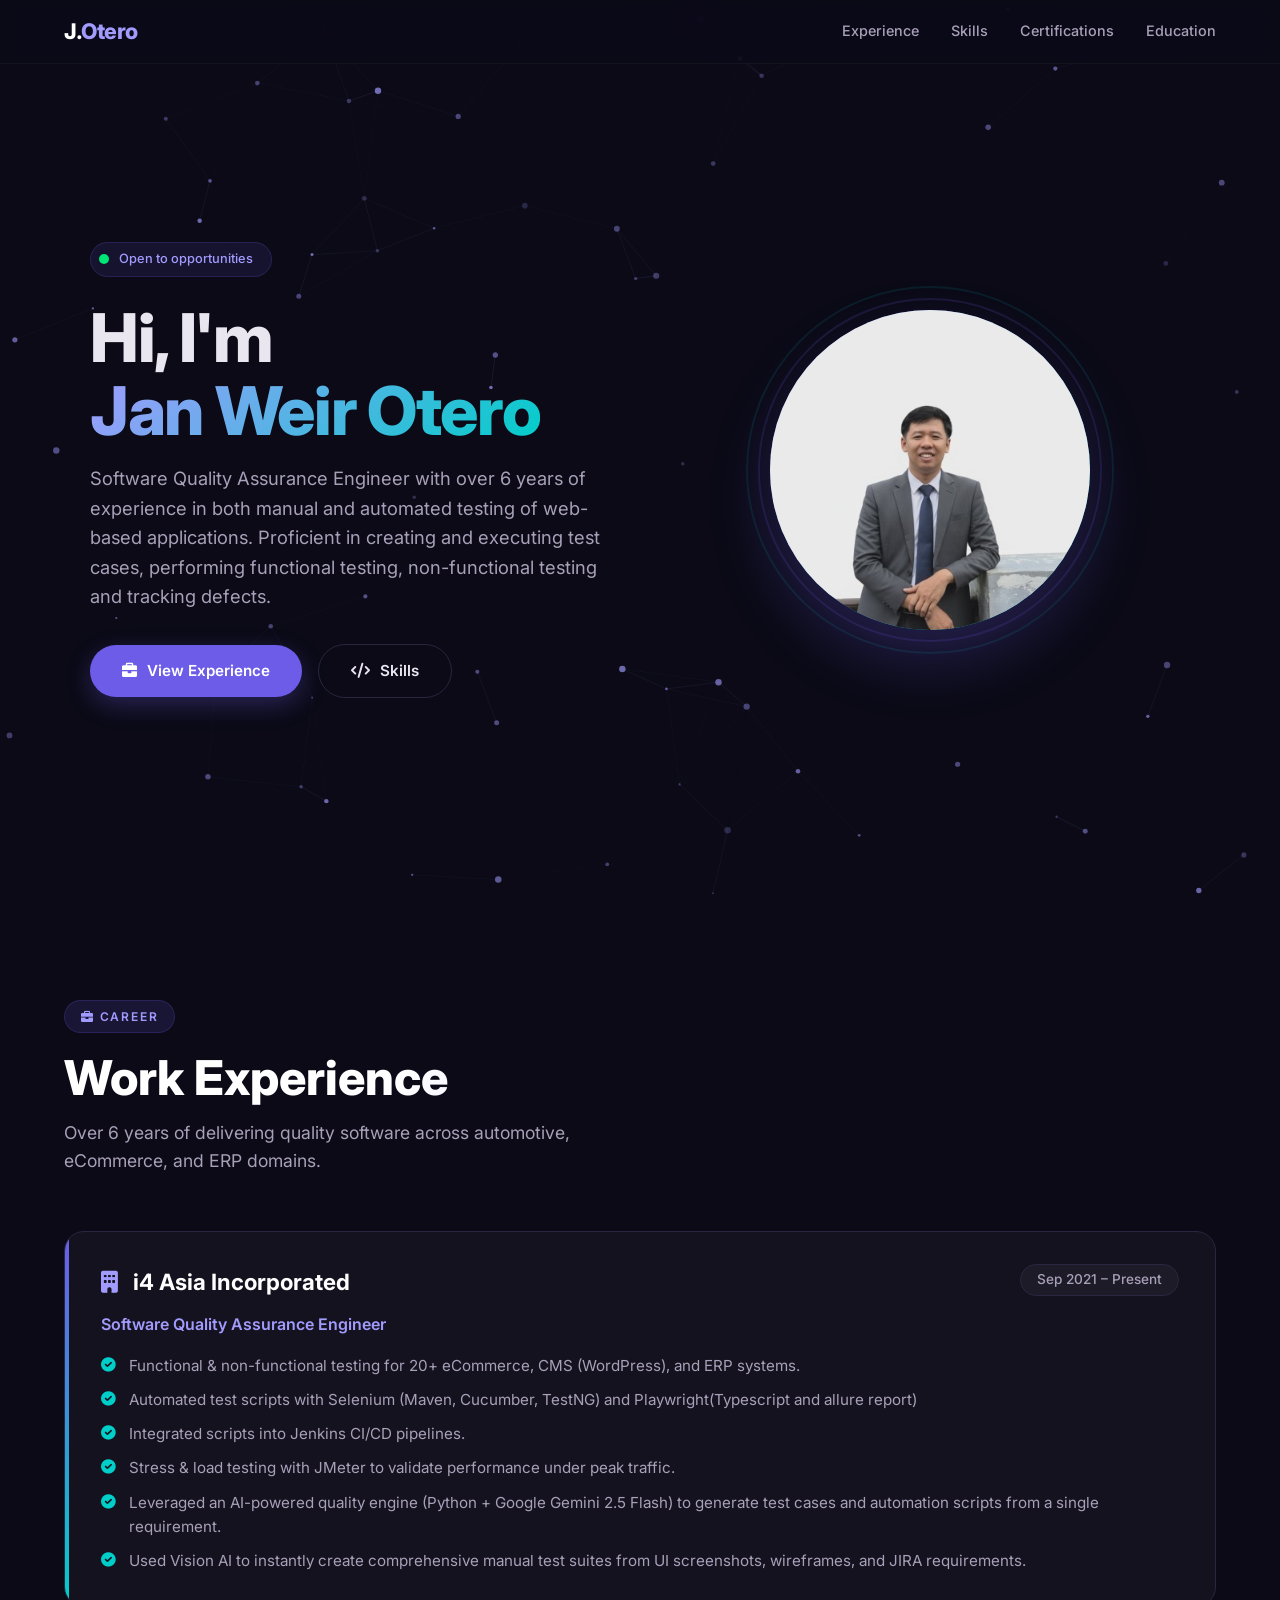
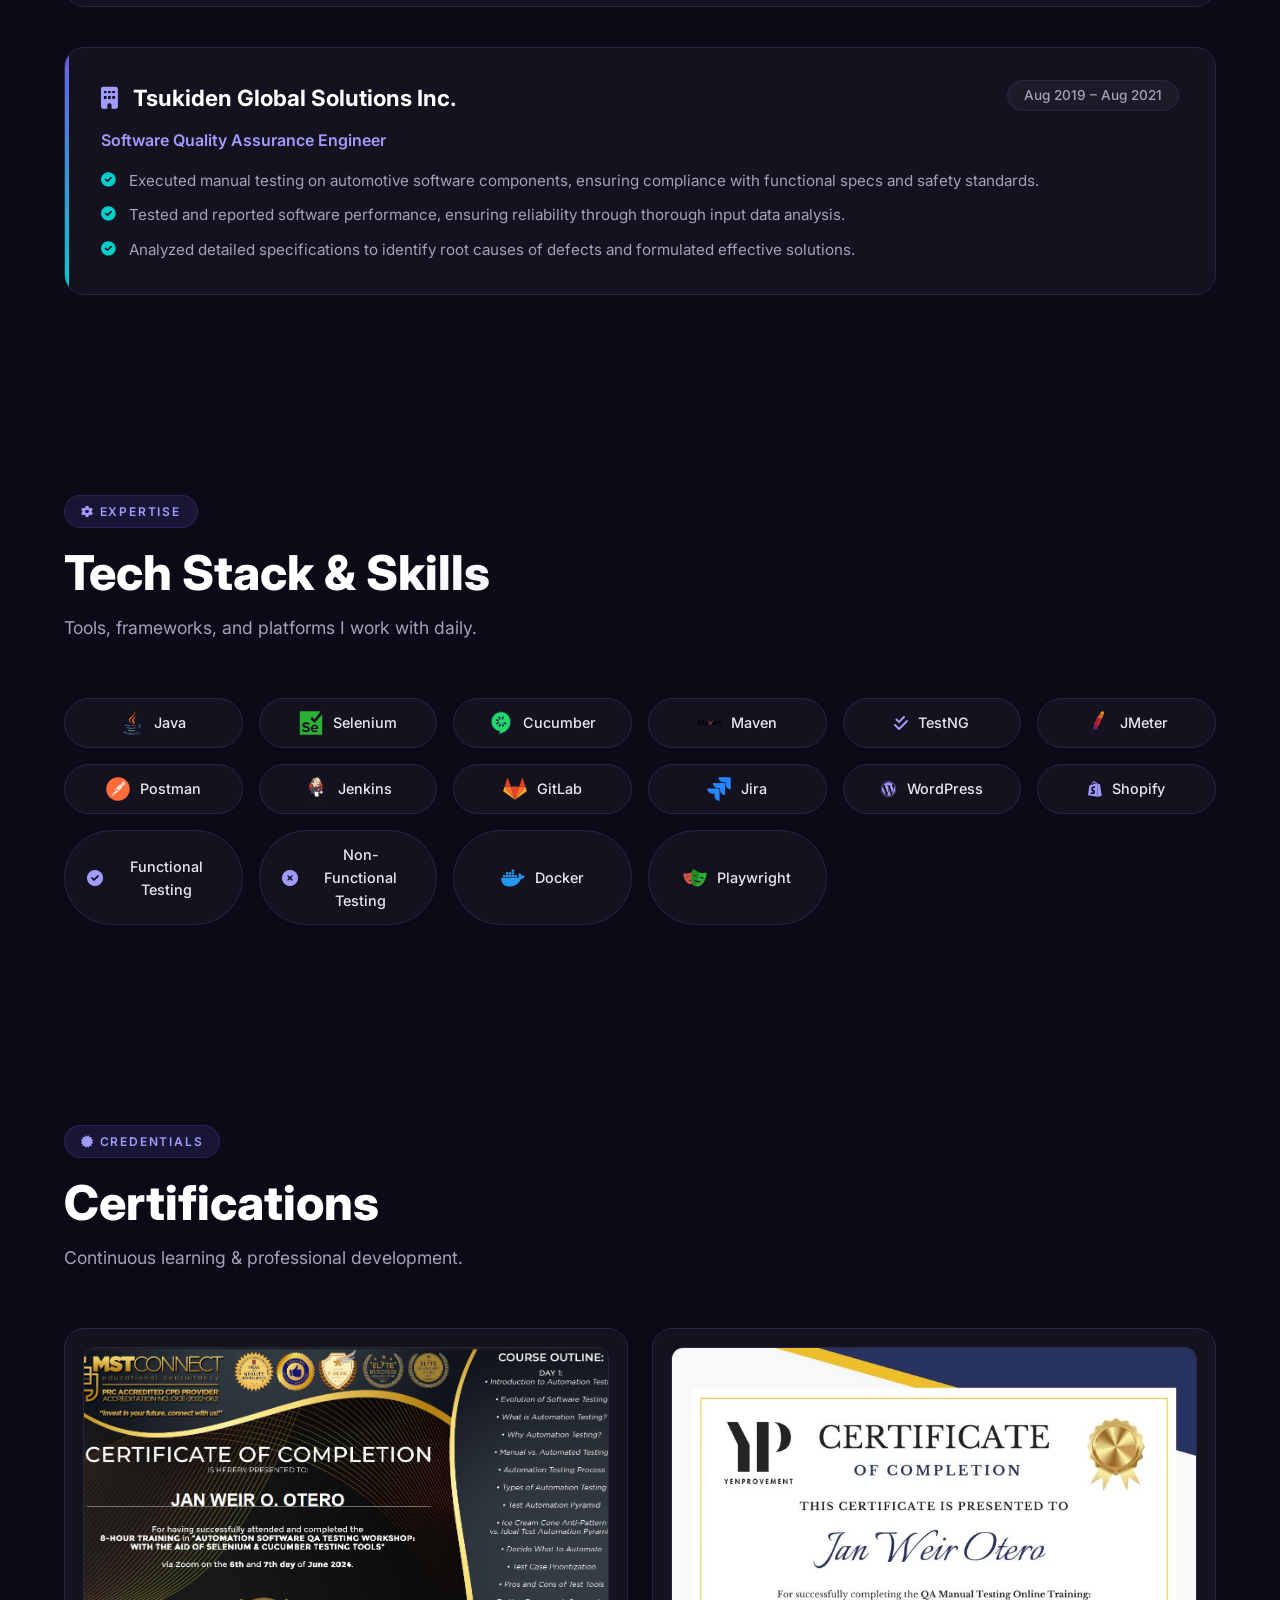
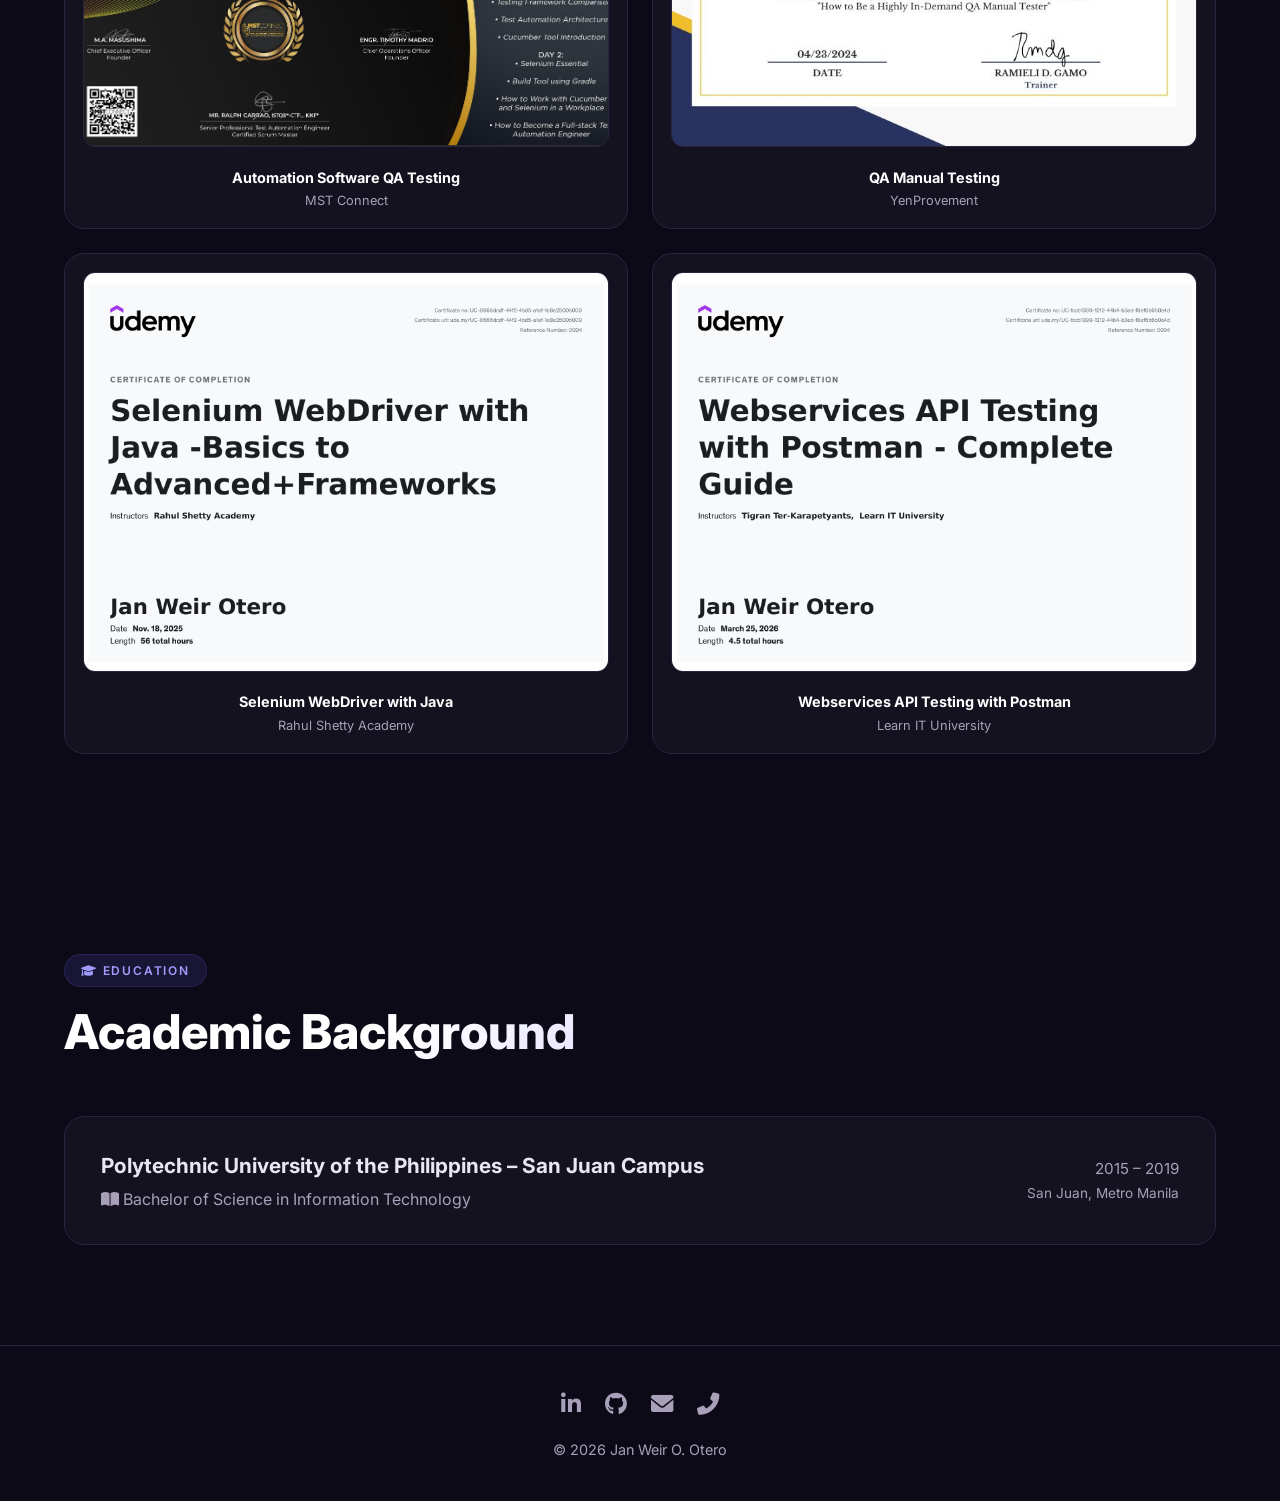
==== index.html @ fe82da0c "Merge pull request #3 from janweirotero/newupdate new, pls merge" ====
<!DOCTYPE html>
<html lang="en">
<head>
    <meta charset="UTF-8" />
    <meta name="viewport" content="width=device-width, initial-scale=1.0" />
    <title>Jan Weir Otero · QA Engineer</title>
    <!-- Google Fonts -->
    <link rel="preconnect" href="https://fonts.googleapis.com" />
    <link rel="preconnect" href="https://fonts.gstatic.com" crossorigin />
    <link href="https://fonts.googleapis.com/css2?family=Inter:opsz,wght@14..32,400;14..32,500;14..32,600;14..32,700;14..32,800&display=swap" rel="stylesheet" />
    <!-- Font Awesome 6 (free) -->
    <link rel="stylesheet" href="https://cdnjs.cloudflare.com/ajax/libs/font-awesome/6.0.0-beta3/css/all.min.css" />
    <style>
        /* ---------- RESET & BASE ---------- */
        *,
        *::before,
        *::after {
            margin: 0;
            padding: 0;
            box-sizing: border-box;
        }

        :root {
            --primary: #6c5ce7;
            --primary-light: #a29bfe;
            --primary-dark: #4a3db8;
            --secondary: #00cec9;
            --accent: #fd79a8;
            --bg: #0b0a16;
            --bg-card: #14121f;
            --bg-card-hover: #1e1b30;
            --text: #eae6f0;
            --text-muted: #a8a0b8;
            --border: #2a2640;
            --shadow: 0 20px 40px -12px rgba(0, 0, 0, 0.7);
            --radius: 20px;
            --transition: 0.35s cubic-bezier(0.4, 0, 0.2, 1);
        }

        html {
            scroll-behavior: smooth;
        }

        body {
            font-family: 'Inter', sans-serif;
            background: var(--bg);
            color: var(--text);
            line-height: 1.6;
            overflow-x: hidden;
        }

        a {
            color: var(--primary-light);
            text-decoration: none;
            transition: color var(--transition);
        }
        a:hover {
            color: var(--secondary);
        }

        .container {
            max-width: 1200px;
            margin: 0 auto;
            padding: 0 24px;
        }

        /* ---------- SCROLLBAR ---------- */
        ::-webkit-scrollbar {
            width: 8px;
        }
        ::-webkit-scrollbar-track {
            background: var(--bg);
        }
        ::-webkit-scrollbar-thumb {
            background: var(--primary);
            border-radius: 10px;
        }
        ::-webkit-scrollbar-thumb:hover {
            background: var(--primary-light);
        }

        /* ---------- UTILITY ---------- */
        .section-label {
            display: inline-block;
            font-size: 0.75rem;
            font-weight: 600;
            letter-spacing: 0.15em;
            text-transform: uppercase;
            color: var(--primary-light);
            background: rgba(108, 92, 231, 0.15);
            padding: 6px 16px;
            border-radius: 100px;
            margin-bottom: 16px;
            border: 1px solid rgba(108, 92, 231, 0.2);
        }

        .section-title {
            font-size: clamp(2rem, 5vw, 3rem);
            font-weight: 800;
            line-height: 1.2;
            margin-bottom: 12px;
            background: linear-gradient(135deg, #fff 30%, var(--primary-light));
            -webkit-background-clip: text;
            -webkit-text-fill-color: transparent;
            background-clip: text;
        }

        .section-sub {
            font-size: 1.1rem;
            color: var(--text-muted);
            max-width: 560px;
        }

        /* ---------- FLOATING PARTICLES (canvas) ---------- */
        #particles-canvas {
            position: fixed;
            top: 0;
            left: 0;
            width: 100%;
            height: 100%;
            z-index: 0;
            pointer-events: none;
        }

        /* ---------- HEADER / NAV ---------- */
        header {
            position: fixed;
            top: 0;
            left: 0;
            width: 100%;
            z-index: 1000;
            background: rgba(11, 10, 22, 0.75);
            backdrop-filter: blur(16px) saturate(180%);
            border-bottom: 1px solid rgba(255, 255, 255, 0.04);
            padding: 14px 0;
            transition: background var(--transition);
        }

        header .container {
            display: flex;
            align-items: center;
            justify-content: space-between;
        }

        .logo {
            font-size: 1.35rem;
            font-weight: 800;
            letter-spacing: -0.02em;
            color: #fff;
        }
        .logo span {
            color: var(--primary-light);
        }

        .nav-links {
            display: flex;
            gap: 32px;
            list-style: none;
        }
        .nav-links a {
            font-size: 0.9rem;
            font-weight: 500;
            color: var(--text-muted);
            position: relative;
            transition: color var(--transition);
        }
        .nav-links a::after {
            content: '';
            position: absolute;
            bottom: -4px;
            left: 0;
            width: 0;
            height: 2px;
            background: var(--primary-light);
            transition: width var(--transition);
        }
        .nav-links a:hover {
            color: #fff;
        }
        .nav-links a:hover::after {
            width: 100%;
        }

        .nav-toggle {
            display: none;
            flex-direction: column;
            gap: 6px;
            background: none;
            border: none;
            cursor: pointer;
            padding: 4px;
        }
        .nav-toggle span {
            display: block;
            width: 28px;
            height: 2.5px;
            background: var(--text);
            border-radius: 4px;
            transition: var(--transition);
        }

        /* ---------- HERO ---------- */
        .hero {
            position: relative;
            z-index: 1;
            min-height: 100vh;
            display: flex;
            align-items: center;
            padding: 120px 0 80px;
        }

        .hero-grid {
            display: grid;
            grid-template-columns: 1fr 1fr;
            gap: 60px;
            align-items: center;
        }

        .hero-badge {
            display: inline-flex;
            align-items: center;
            gap: 10px;
            background: rgba(108, 92, 231, 0.12);
            border: 1px solid rgba(108, 92, 231, 0.2);
            border-radius: 100px;
            padding: 6px 18px 6px 8px;
            font-size: 0.8rem;
            font-weight: 500;
            color: var(--primary-light);
            margin-bottom: 24px;
        }
        .hero-badge .dot {
            width: 10px;
            height: 10px;
            border-radius: 50%;
            background: #00e676;
            animation: pulse-dot 2s infinite;
        }
        @keyframes pulse-dot {
            0%,
            100% {
                opacity: 1;
                transform: scale(1);
            }
            50% {
                opacity: 0.5;
                transform: scale(0.8);
            }
        }

        .hero h1 {
            font-size: clamp(2.6rem, 6vw, 4.2rem);
            font-weight: 800;
            line-height: 1.1;
            letter-spacing: -0.02em;
            margin-bottom: 16px;
        }
        .hero h1 .highlight {
            background: linear-gradient(135deg, var(--primary-light), var(--secondary));
            -webkit-background-clip: text;
            -webkit-text-fill-color: transparent;
            background-clip: text;
        }

        .hero p {
            font-size: 1.15rem;
            color: var(--text-muted);
            max-width: 520px;
            margin-bottom: 32px;
        }

        .hero-actions {
            display: flex;
            flex-wrap: wrap;
            gap: 16px;
            align-items: center;
        }

        .btn {
            display: inline-flex;
            align-items: center;
            gap: 10px;
            padding: 14px 32px;
            border-radius: 60px;
            font-weight: 600;
            font-size: 0.95rem;
            border: none;
            cursor: pointer;
            transition: all var(--transition);
            background: var(--primary);
            color: #fff;
            box-shadow: 0 8px 24px rgba(108, 92, 231, 0.3);
        }
        .btn:hover {
            transform: translateY(-3px);
            box-shadow: 0 14px 32px rgba(108, 92, 231, 0.45);
            background: var(--primary-dark);
        }
        .btn-outline {
            background: transparent;
            border: 1.5px solid var(--border);
            color: var(--text);
            box-shadow: none;
        }
        .btn-outline:hover {
            border-color: var(--primary-light);
            background: rgba(108, 92, 231, 0.08);
            box-shadow: none;
        }

        /* hero visual (avatar/illustration) */
        .hero-visual {
            display: flex;
            justify-content: center;
            align-items: center;
            position: relative;
        }

        .hero-avatar {
            width: 320px;
            height: 320px;
            border-radius: 50%;
            background: linear-gradient(135deg, var(--primary), var(--secondary));
            display: flex;
            align-items: center;
            justify-content: center;
            font-size: 7rem;
            color: #fff;
            box-shadow: 0 30px 60px rgba(108, 92, 231, 0.25);
            position: relative;
            animation: float 6s ease-in-out infinite;
        }
        @keyframes float {
            0%,
            100% {
                transform: translateY(0px);
            }
            50% {
                transform: translateY(-16px);
            }
        }

        .hero-avatar .ring {
            position: absolute;
            inset: -12px;
            border-radius: 50%;
            border: 2px solid rgba(108, 92, 231, 0.15);
            animation: spin-ring 20s linear infinite;
        }
        .hero-avatar .ring:nth-child(2) {
            inset: -24px;
            border-color: rgba(0, 206, 201, 0.1);
            animation-duration: 30s;
            animation-direction: reverse;
        }
        @keyframes spin-ring {
            to {
                transform: rotate(360deg);
            }
        }

        /* floating tags */
        .float-tag {
            position: absolute;
            background: var(--bg-card);
            border: 1px solid var(--border);
            border-radius: 60px;
            padding: 8px 18px;
            font-size: 0.75rem;
            font-weight: 600;
            color: var(--text-muted);
            box-shadow: var(--shadow);
            animation: float-tag 5s ease-in-out infinite;
            white-space: nowrap;
        }
        .float-tag i {
            margin-right: 6px;
            color: var(--secondary);
        }
        .float-tag:nth-child(3) {
            top: 10%;
            right: -10%;
            animation-delay: 0.5s;
        }
        .float-tag:nth-child(4) {
            bottom: 15%;
            left: -15%;
            animation-delay: 1.2s;
        }
        .float-tag:nth-child(5) {
            bottom: 30%;
            right: -5%;
            animation-delay: 2s;
        }
        @keyframes float-tag {
            0%,
            100% {
                transform: translateY(0px);
            }
            50% {
                transform: translateY(-8px);
            }
        }

        /* ---------- SECTION COMMON ---------- */
        section {
            position: relative;
            z-index: 1;
            padding: 100px 0;
        }

        .section-header {
            margin-bottom: 56px;
        }

        /* ---------- EXPERIENCE ---------- */
        .timeline {
            display: flex;
            flex-direction: column;
            gap: 40px;
        }

        .timeline-item {
            background: var(--bg-card);
            border: 1px solid var(--border);
            border-radius: var(--radius);
            padding: 32px 36px;
            transition: all var(--transition);
            position: relative;
            overflow: hidden;
        }
        .timeline-item::before {
            content: '';
            position: absolute;
            top: 0;
            left: 0;
            width: 4px;
            height: 100%;
            background: linear-gradient(to bottom, var(--primary), var(--secondary));
            border-radius: 4px 0 0 4px;
        }
        .timeline-item:hover {
            background: var(--bg-card-hover);
            border-color: var(--primary);
            transform: translateX(6px);
            box-shadow: var(--shadow);
        }

        .timeline-header {
            display: flex;
            flex-wrap: wrap;
            justify-content: space-between;
            align-items: flex-start;
            margin-bottom: 12px;
            gap: 12px;
        }
        .timeline-company {
            font-size: 1.4rem;
            font-weight: 700;
            color: #fff;
        }
        .timeline-company i {
            color: var(--primary-light);
            margin-right: 10px;
        }
        .timeline-date {
            font-size: 0.85rem;
            font-weight: 500;
            color: var(--text-muted);
            background: rgba(255, 255, 255, 0.04);
            padding: 4px 16px;
            border-radius: 40px;
            border: 1px solid var(--border);
        }
        .timeline-role {
            font-size: 1rem;
            font-weight: 600;
            color: var(--primary-light);
            margin-bottom: 16px;
        }
        .timeline-desc {
            list-style: none;
            display: flex;
            flex-direction: column;
            gap: 10px;
        }
        .timeline-desc li {
            display: flex;
            gap: 14px;
            font-size: 0.95rem;
            color: var(--text-muted);
        }
        .timeline-desc li i {
            color: var(--secondary);
            font-size: 0.9rem;
            margin-top: 4px;
            flex-shrink: 0;
        }

        /* ---------- SKILLS ---------- */
        .skills-grid {
            display: grid;
            grid-template-columns: repeat(auto-fill, minmax(160px, 1fr));
            gap: 16px;
            margin-top: 12px;
        }
        .skill-chip {
            background: var(--bg-card);
            border: 1px solid var(--border);
            border-radius: 60px;
            padding: 12px 22px;
            font-size: 0.9rem;
            font-weight: 500;
            color: var(--text);
            text-align: center;
            transition: all var(--transition);
            display: flex;
            align-items: center;
            justify-content: center;
            gap: 10px;
        }
        .skill-chip i {
            color: var(--primary-light);
            font-size: 1rem;
        }
        .skill-chip:hover {
            border-color: var(--primary-light);
            background: var(--bg-card-hover);
            transform: translateY(-4px) scale(1.02);
            box-shadow: 0 12px 28px rgba(108, 92, 231, 0.15);
        }

        .cert-list {
            display: flex;
            flex-wrap: wrap;
            gap: 14px;
            margin-top: 20px;
        }
        .cert-item {
            background: var(--bg-card);
            border: 1px solid var(--border);
            border-radius: 40px;
            padding: 10px 22px;
            font-size: 0.85rem;
            color: var(--text-muted);
            display: flex;
            align-items: center;
            gap: 10px;
            transition: var(--transition);
        }
        .cert-item i {
            color: #f1c40f;
        }
        .cert-item:hover {
            border-color: var(--secondary);
            color: #fff;
        }

        /* Certificate Grid */
.cert-grid {
    display: grid;
    grid-template-columns: repeat(auto-fit, minmax(400px, 1fr));
    gap: 24px;
    margin-top: 10px;
}

/* Each certificate card */
.cert-card {
    background: var(--bg-card);
    border: 1px solid var(--border);
    border-radius: var(--radius);
    padding: 18px 18px 16px;
    text-align: center;
    cursor: pointer;
    transition: all var(--transition);
    overflow: hidden;
}

.cert-card:hover {
    transform: translateY(-8px);
    border-color: var(--primary-light);
    box-shadow: 0 16px 40px rgba(108, 92, 231, 0.15);
    background: var(--bg-card-hover);
}

/* The certificate image */
.cert-card img {
    width: 100%;
    height: 400px;
    object-fit: cover;        /* Crops nicely to fit */
    border-radius: 12px;
    border: 1px solid var(--border);
    transition: transform 0.3s ease;
    background: #fff;        /* White background for paper certificates */
}

.cert-card:hover img {
    transform: scale(1.02);   /* Slight zoom on hover */
}

/* Certificate text */
.cert-card-title {
    font-weight: 700;
    font-size: 0.9rem;
    margin-top: 14px;
    color: #fff;
    line-height: 1.3;
}

.cert-card-sub {
    font-size: 0.8rem;
    color: var(--text-muted);
    margin-top: 4px;
}

/* Responsive */
@media (max-width: 600px) {
    .cert-grid {
        grid-template-columns: 1fr 1fr; /* 2 columns on small screens */
    }
    .cert-card img {
        height: 120px;
    }
}
@media (max-width: 420px) {
    .cert-grid {
        grid-template-columns: 1fr; /* 1 column on very small screens */
    }
}

        /* ---------- EDUCATION ---------- */
        .edu-card {
            background: var(--bg-card);
            border: 1px solid var(--border);
            border-radius: var(--radius);
            padding: 32px 36px;
            display: flex;
            flex-wrap: wrap;
            justify-content: space-between;
            align-items: center;
            transition: var(--transition);
        }
        .edu-card:hover {
            border-color: var(--primary-light);
            background: var(--bg-card-hover);
            transform: scale(1.01);
        }
        .edu-left h3 {
            font-size: 1.3rem;
            font-weight: 700;
        }
        .edu-left p {
            color: var(--text-muted);
            margin-top: 4px;
        }
        .edu-right {
            text-align: right;
            color: var(--text-muted);
            font-size: 0.95rem;
        }

        /* ---------- FOOTER ---------- */
        footer {
            position: relative;
            z-index: 1;
            border-top: 1px solid var(--border);
            padding: 40px 0;
            text-align: center;
            color: var(--text-muted);
            font-size: 0.9rem;
        }
        footer .socials {
            display: flex;
            justify-content: center;
            gap: 24px;
            margin-bottom: 16px;
        }
        footer .socials a {
            font-size: 1.4rem;
            color: var(--text-muted);
            transition: var(--transition);
        }
        footer .socials a:hover {
            color: var(--primary-light);
            transform: translateY(-3px);
        }

        /* ---------- RESPONSIVE ---------- */
        @media (max-width: 992px) {
            .hero-grid {
                grid-template-columns: 1fr;
                text-align: center;
            }
            .hero p {
                margin-left: auto;
                margin-right: auto;
            }
            .hero-actions {
                justify-content: center;
            }
            .hero-avatar {
                width: 240px;
                height: 240px;
                font-size: 5rem;
            }
            .float-tag {
                display: none;
            }
            .timeline-item {
                padding: 24px;
            }
        }

        @media (max-width: 768px) {
            .nav-links {
                position: fixed;
                top: 0;
                right: -100%;
                width: 260px;
                height: 100vh;
                background: var(--bg-card);
                flex-direction: column;
                padding: 80px 32px 32px;
                gap: 24px;
                transition: right 0.4s cubic-bezier(0.4, 0, 0.2, 1);
                border-left: 1px solid var(--border);
            }
            .nav-links.open {
                right: 0;
            }
            .nav-toggle {
                display: flex;
                z-index: 1001;
            }
            .nav-toggle.open span:nth-child(1) {
                transform: rotate(45deg) translate(6px, 6px);
            }
            .nav-toggle.open span:nth-child(2) {
                opacity: 0;
            }
            .nav-toggle.open span:nth-child(3) {
                transform: rotate(-45deg) translate(6px, -6px);
            }

            .hero {
                padding: 100px 0 60px;
            }
            .hero h1 {
                font-size: 2.4rem;
            }
            .hero-avatar {
                width: 180px;
                height: 180px;
                font-size: 4rem;
            }
            section {
                padding: 60px 0;
            }
            .timeline-header {
                flex-direction: column;
            }
            .edu-card {
                flex-direction: column;
                text-align: center;
                gap: 12px;
            }
            .edu-right {
                text-align: center;
            }
            .skills-grid {
                grid-template-columns: repeat(auto-fill, minmax(130px, 1fr));
            }
        }

        @media (max-width: 480px) {
            .container {
                padding: 0 16px;
            }
            .btn {
                padding: 12px 24px;
                font-size: 0.85rem;
            }
            .timeline-item {
                padding: 18px;
            }
        }

        /* ---------- REVEAL ANIMATIONS (intersection) ---------- */
        .reveal {
            opacity: 0;
            transform: translateY(40px);
            transition: opacity 0.8s ease, transform 0.8s ease;
        }
        .reveal.visible {
            opacity: 1;
            transform: translateY(0);
        }
        .reveal-delay-1 {
            transition-delay: 0.1s;
        }
        .reveal-delay-2 {
            transition-delay: 0.2s;
        }
        .reveal-delay-3 {
            transition-delay: 0.3s;
        }
        .reveal-delay-4 {
            transition-delay: 0.4s;
        }
    </style>
</head>

<body>

    <!-- ===== PARTICLES CANVAS ===== -->
    <canvas id="particles-canvas"></canvas>

    <!-- ===== HEADER ===== -->
    <header>
        <div class="container">
            <div class="logo">J.<span>Otero</span></div>
            <ul class="nav-links" id="navLinks">
                <li><a href="#experience">Experience</a></li>
                <li><a href="#skills">Skills</a></li>
                <li><a href="#certifications">Certifications</a></li>
                <li><a href="#education">Education</a></li> 
            </ul>
            <button class="nav-toggle" id="navToggle" aria-label="Toggle navigation">
                <span></span><span></span><span></span>
            </button>
        </div>
    </header>

    <!-- ===== HERO ===== -->
    <section class="hero" id="home">
        <div class="container">
            <div class="hero-grid">
                <div class="hero-content">
                    <div class="hero-badge">
                        <span class="dot"></span>
                        Open to opportunities
                    </div>
                    <h1>
                        Hi, I'm <br /><span class="highlight">Jan Weir Otero</span>
                    </h1>
                    <p>
                        Software Quality Assurance Engineer with over 6 years of experience in 
                        both manual and automated testing of web-based applications. 
                        Proficient in creating and executing test cases, performing functional testing, 
                        non-functional testing and tracking defects.
                    </p>
                    <div class="hero-actions">
                        <a href="#experience" class="btn">
                            <i class="fas fa-briefcase"></i> View Experience
                        </a>
                        <a href="#skills" class="btn btn-outline">
                            <i class="fas fa-code"></i> Skills
                        </a>
                    </div>
                </div>
                <div class="hero-visual">
                    <div class="hero-avatar">
                        
                        <img src="myimage.jpeg" alt="Jan Weir Otero Profile Photo" style="width: 100%; height: 100%; object-fit: cover; border-radius: 50%; zoom: 10%;">
                        
                        <div class="ring"></div>
                        <div class="ring"></div>
                    </div>
                </div>
            </div>
        </div>
    </section>

    <!-- ===== EXPERIENCE ===== -->
    <section id="experience">
        <div class="container">
            <div class="section-header reveal">
                <span class="section-label"><i class="fas fa-briefcase"></i> Career</span>
                <h2 class="section-title">Work Experience</h2>
                <p class="section-sub">Over 6 years of delivering quality software across automotive, eCommerce, and ERP domains.</p>
            </div>

            <div class="timeline">

                <!-- i4 Asia -->
                <div class="timeline-item reveal reveal-delay-1">
                    <div class="timeline-header">
                        <span class="timeline-company">
                            <i class="fas fa-building"></i> i4 Asia Incorporated
                        </span>
                        <span class="timeline-date">Sep 2021 – Present</span>
                    </div>
                    <div class="timeline-role">Software Quality Assurance Engineer</div>
                    <ul class="timeline-desc">
                        <li><i class="fas fa-check-circle"></i> Functional &amp; non-functional testing for 20+ eCommerce, CMS (WordPress), and ERP systems.</li>
                        <li><i class="fas fa-check-circle"></i> Automated test scripts with Selenium (Maven, Cucumber, TestNG) and Playwright(Typescript and allure report) </li>
                        <li><i class="fas fa-check-circle"></i> Integrated scripts into Jenkins CI/CD pipelines.</li>
                        <li><i class="fas fa-check-circle"></i> Stress &amp; load testing with JMeter to validate performance under peak traffic.</li>
                        <li><i class="fas fa-check-circle"></i> Leveraged an AI-powered quality engine (Python + Google Gemini 2.5 Flash) to generate test cases and automation scripts from a single requirement.</li>
                        <li><i class="fas fa-check-circle"></i> Used Vision AI to instantly create comprehensive manual test suites from UI screenshots, wireframes, and JIRA requirements.</li>
                    </ul>
                </div>

                <!-- Tsukiden -->
                <div class="timeline-item reveal reveal-delay-2">
                    <div class="timeline-header">
                        <span class="timeline-company">
                            <i class="fas fa-building"></i> Tsukiden Global Solutions Inc.
                        </span>
                        <span class="timeline-date">Aug 2019 – Aug 2021</span>
                    </div>
                    <div class="timeline-role">Software Quality Assurance Engineer</div>
                    <ul class="timeline-desc">
                        <li><i class="fas fa-check-circle"></i> Executed manual testing on automotive software components, ensuring compliance with functional specs and safety standards.</li>
                        <li><i class="fas fa-check-circle"></i> Tested and reported software performance, ensuring reliability through thorough input data analysis.</li>
                        <li><i class="fas fa-check-circle"></i> Analyzed detailed specifications to identify root causes of defects and formulated effective solutions.</li>
                    </ul>
                </div>

            </div>
        </div>
    </section>

    <!-- ===== SKILLS ===== -->
    <section id="skills">
        <div class="container">
            <div class="section-header reveal">
                <span class="section-label"><i class="fas fa-cog"></i> Expertise</span>
                <h2 class="section-title">Tech Stack &amp; Skills</h2>
                <p class="section-sub">Tools, frameworks, and platforms I work with daily.</p>
            </div>

            <div class="skills-grid reveal">
                <div class="skill-chip"><img src="Certificate\logos\Java--Streamline-Svg-Logos.svg" alt="Java" class="skill-icon"> Java</div>
                <div class="skill-chip"><img src="Certificate\logos\Selenium--Streamline-Svg-Logos.svg" alt="Selenium" class="skill-icon"> Selenium</div>
                <div class="skill-chip"><img src="Certificate\logos\Cucumber--Streamline-Svg-Logos.svg" alt="Cucumber" class="skill-icon"> Cucumber</div>
                <div class="skill-chip"><img src="Certificate\logos\Maven--Streamline-Svg-Logos.svg" alt="Maven" class="skill-icon"> Maven</div>
                <div class="skill-chip"><i class="fas fa-check-double"></i> TestNG</div>
                <div class="skill-chip"><img src="Certificate\logos\Apache--Streamline-Svg-Logos.svg" alt="JMeter" class="skill-icon"> JMeter</div>
                <div class="skill-chip"><img src="Certificate\logos\Postman-Icon--Streamline-Svg-Logos.svg" alt="Postman" class="skill-icon"> Postman</div>
                <div class="skill-chip"><img src="Certificate\logos\Jenkins--Streamline-Svg-Logos.svg" alt="Jenkins" class="skill-icon"> Jenkins</div>
                <div class="skill-chip"><img src="Certificate\logos\Gitlab--Streamline-Svg-Logos.svg" alt="GitLab" class="skill-icon"> GitLab</div>
                <div class="skill-chip"><img src="Certificate\logos\Jira--Streamline-Svg-Logos.svg" alt="Jira" class="skill-icon"> Jira</div>
                <div class="skill-chip"><i class="fab fa-wordpress"></i> WordPress</div>
                <div class="skill-chip"><i class="fab fa-shopify"></i> Shopify</div>
                <div class="skill-chip"><i class="fas fa-check-circle"></i> Functional Testing</div>
                <div class="skill-chip"><i class="fas fa-times-circle"></i> Non-Functional Testing</div>
                <div class="skill-chip"><img src="Certificate\logos\Docker-Icon--Streamline-Svg-Logos.svg" alt=" Docker" class="skill-icon"> Docker</div>
                <div class="skill-chip"><img src="Certificate\logos\playwright.svg" alt="Playwright" class="skill-icon"> Playwright</div>
            </div>
        </div>
    </section>

    <!-- ===== CERTIFICATIONS ===== -->
    <section id="certifications">
        <div class="container">
            <div class="section-header reveal">
                <span class="section-label"><i class="fas fa-certificate"></i> Credentials</span>
                <h2 class="section-title">Certifications</h2>
                <p class="section-sub">Continuous learning &amp; professional development.</p>
            </div>

            <div class="cert-grid reveal">
    <!-- Certificate 1 -->
    <div class="cert-card" onclick="openZoom(this.querySelector('img'))">
        <img src="Certificate\QA.png" alt="Automation Software QA Testing Certificate - MST Connect">
        <div class="cert-card-title">Automation Software QA Testing</div>
        <div class="cert-card-sub">MST Connect</div>
    </div>

    <!-- Certificate 2 -->
    <div class="cert-card" onclick="openZoom(this.querySelector('img'))">
        <img src="Certificate\Yenprovement.jpeg" alt="QA Manual Testing Certificate - YenProvement">
        <div class="cert-card-title">QA Manual Testing</div>
        <div class="cert-card-sub">YenProvement</div>
    </div>

    <!-- Certificate 3 -->
    <div class="cert-card" onclick="openZoom(this.querySelector('img'))">
        <img src="Certificate\Rahul Shetty.jpg" alt="Selenium WebDriver with Java Certificate - Rahul Shetty Academy">
        <div class="cert-card-title">Selenium WebDriver with Java</div>
        <div class="cert-card-sub">Rahul Shetty Academy</div>
    </div>

    <!-- Certificate 4 -->
    <div class="cert-card" onclick="openZoom(this.querySelector('img'))">
        <img src="Certificate\Postman.jpg" alt="Webservices API Testing with Postman - Learn IT University">
        <div class="cert-card-title">Webservices API Testing with Postman</div>
        <div class="cert-card-sub">Learn IT University</div>
    </div>
</div>
        </div>
    </section>

    <!-- ===== EDUCATION ===== -->
    <section id="education">
        <div class="container">
            <div class="section-header reveal">
                <span class="section-label"><i class="fas fa-graduation-cap"></i> Education</span>
                <h2 class="section-title">Academic Background</h2>
            </div>

            <div class="edu-card reveal">
                <div class="edu-left">
                    <h3>Polytechnic University of the Philippines – San Juan Campus</h3>
                    <p><i class="fas fa-book-open"></i> Bachelor of Science in Information Technology</p>
                </div>
                <div class="edu-right">
                    <span>2015 – 2019</span><br />
                    <span style="font-size:0.85rem;">San Juan, Metro Manila</span>
                </div>
            </div>
        </div>
    </section>

    <!-- ===== FOOTER ===== -->
    <footer>
        <div class="container">
            <div class="socials">
                <a href="https://www.linkedin.com/in/jan-weir-otero/" aria-label="LinkedIn"><i class="fab fa-linkedin-in"></i></a>
                <a href="https://github.com/janweirotero" aria-label="GitHub"><i class="fab fa-github"></i></a>
                <a href="mailto:oterojanweir@gmail.com" aria-label="Email"><i class="fas fa-envelope"></i></a>
                <a href="tel:+09500023343" aria-label="Phone"><i class="fas fa-phone-alt"></i></a>
            </div>
            <p>&copy; <span id="year"></span> Jan Weir O. Otero</p>
        </div>
    </footer>

    <!-- ===== SCRIPTS ===== -->
    <script>
        // -------- Particles (Canvas) --------
        (function() {
            const canvas = document.getElementById('particles-canvas');
            const ctx = canvas.getContext('2d');
            let w, h;
            const particles = [];
            const COUNT = 70;

            function resize() {
                w = canvas.width = window.innerWidth;
                h = canvas.height = window.innerHeight;
            }
            window.addEventListener('resize', resize);
            resize();

            class Particle {
                constructor() {
                    this.reset();
                }
                reset() {
                    this.x = Math.random() * w;
                    this.y = Math.random() * h;
                    this.size = Math.random() * 2.5 + 0.8;
                    this.speedX = (Math.random() - 0.5) * 0.4;
                    this.speedY = (Math.random() - 0.5) * 0.4;
                    this.opacity = Math.random() * 0.5 + 0.2;
                }
                update() {
                    this.x += this.speedX;
                    this.y += this.speedY;
                    if (this.x < 0 || this.x > w || this.y < 0 || this.y > h) {
                        this.reset();
                    }
                }
                draw() {
                    ctx.beginPath();
                    ctx.arc(this.x, this.y, this.size, 0, Math.PI * 2);
                    ctx.fillStyle = `rgba(162, 155, 254, ${this.opacity})`;
                    ctx.fill();
                }
            }

            for (let i = 0; i < COUNT; i++) {
                particles.push(new Particle());
            }

            function drawLines() {
                for (let i = 0; i < particles.length; i++) {
                    for (let j = i + 1; j < particles.length; j++) {
                        const dx = particles[i].x - particles[j].x;
                        const dy = particles[i].y - particles[j].y;
                        const dist = Math.sqrt(dx * dx + dy * dy);
                        if (dist < 140) {
                            const alpha = (1 - dist / 140) * 0.2;
                            ctx.beginPath();
                            ctx.moveTo(particles[i].x, particles[i].y);
                            ctx.lineTo(particles[j].x, particles[j].y);
                            ctx.strokeStyle = `rgba(162, 155, 254, ${alpha})`;
                            ctx.lineWidth = 0.6;
                            ctx.stroke();
                        }
                    }
                }
            }

            function animate() {
                ctx.clearRect(0, 0, w, h);
                particles.forEach(p => {
                    p.update();
                    p.draw();
                });
                drawLines();
                requestAnimationFrame(animate);
            }
            animate();
        })();

        // -------- Mobile Nav Toggle --------
        const toggle = document.getElementById('navToggle');
        const links = document.getElementById('navLinks');

        toggle.addEventListener('click', () => {
            links.classList.toggle('open');
            toggle.classList.toggle('open');
        });

        // close on link click (mobile)
        document.querySelectorAll('.nav-links a').forEach(link => {
            link.addEventListener('click', () => {
                links.classList.remove('open');
                toggle.classList.remove('open');
            });
        });

        // -------- Scroll Reveal (Intersection Observer) --------
        const reveals = document.querySelectorAll('.reveal');

        const observer = new IntersectionObserver((entries) => {
            entries.forEach(entry => {
                if (entry.isIntersecting) {
                    entry.target.classList.add('visible');
                }
            });
        }, {
            threshold: 0.15,
            rootMargin: '0px 0px -40px 0px'
        });

        reveals.forEach(el => observer.observe(el));

        // -------- Smooth anchor scroll (no jump) --------
        document.querySelectorAll('a[href^="#"]').forEach(anchor => {
            anchor.addEventListener('click', function(e) {
                const target = document.querySelector(this.getAttribute('href'));
                if (target) {
                    e.preventDefault();
                    target.scrollIntoView({ behavior: 'smooth' });
                }
            });
        });

        document.getElementById('year').textContent = new Date().getFullYear();

    </script>
</body>
</html>
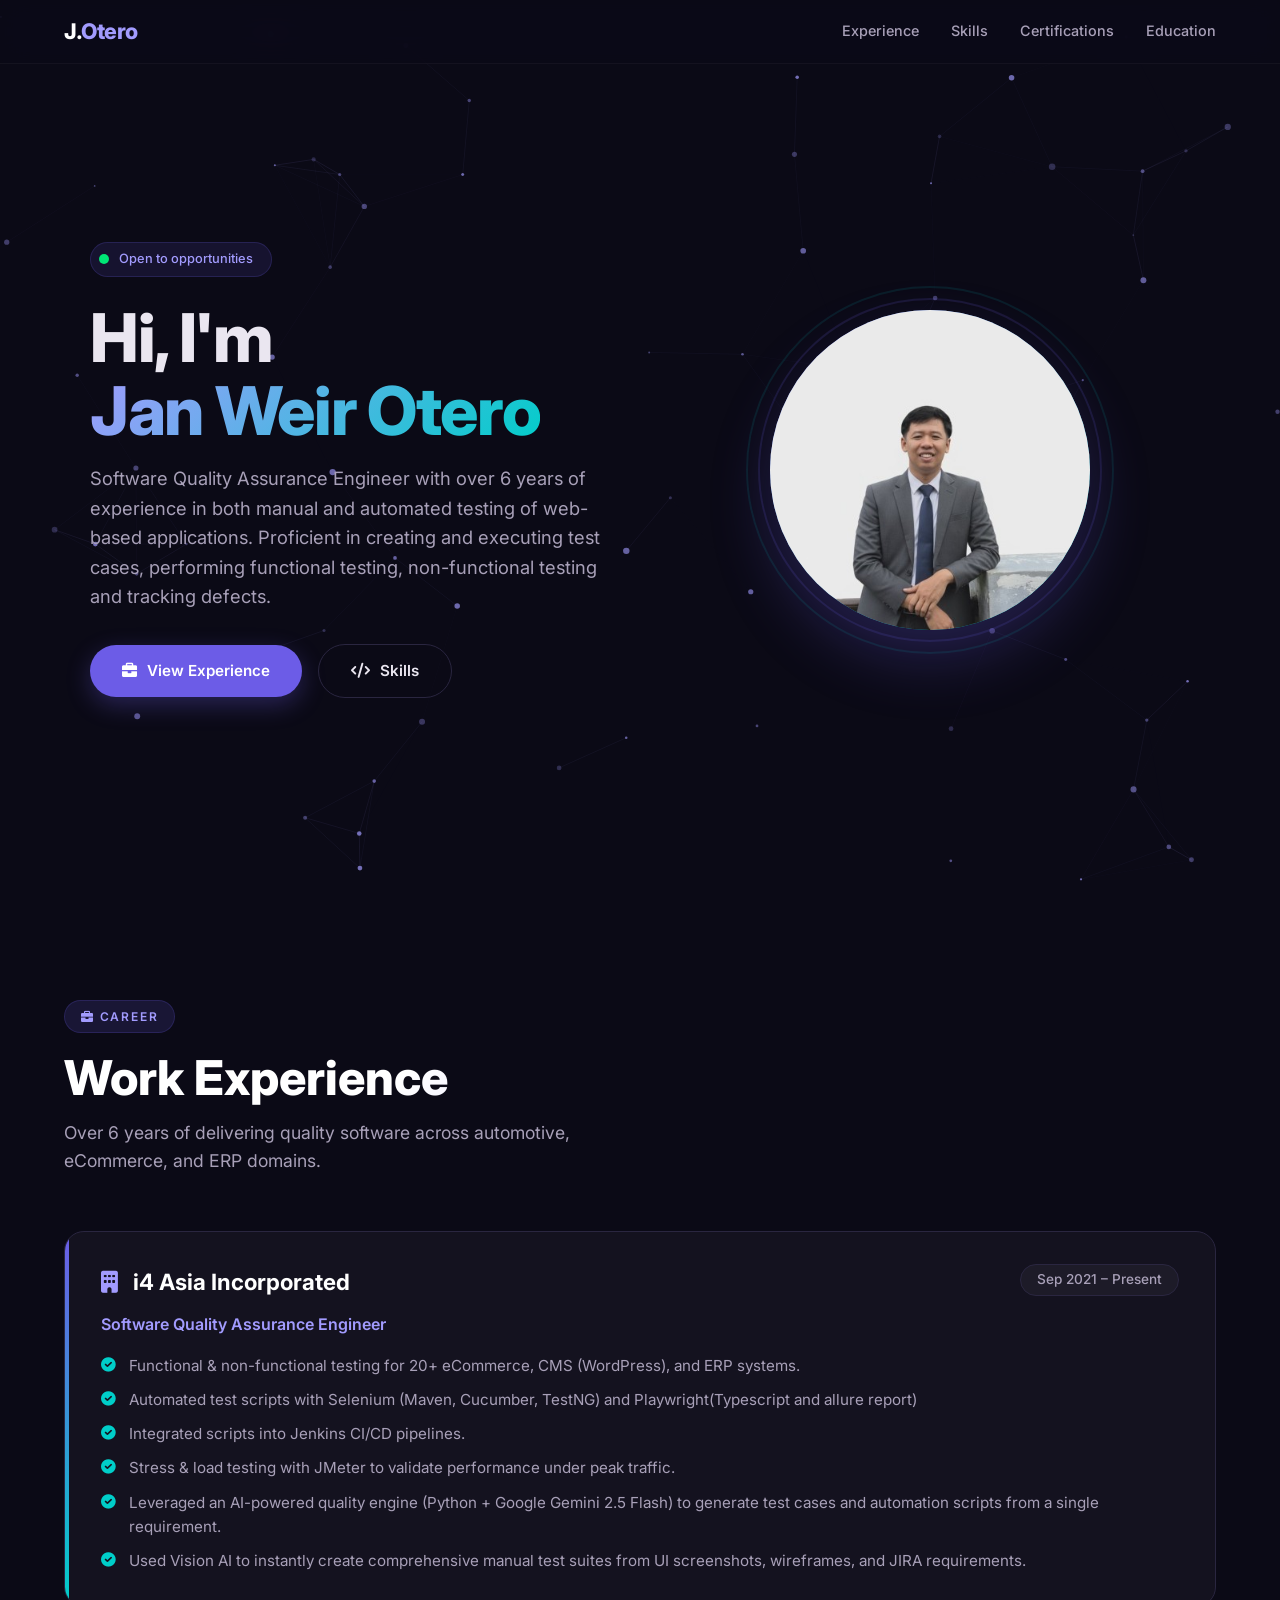
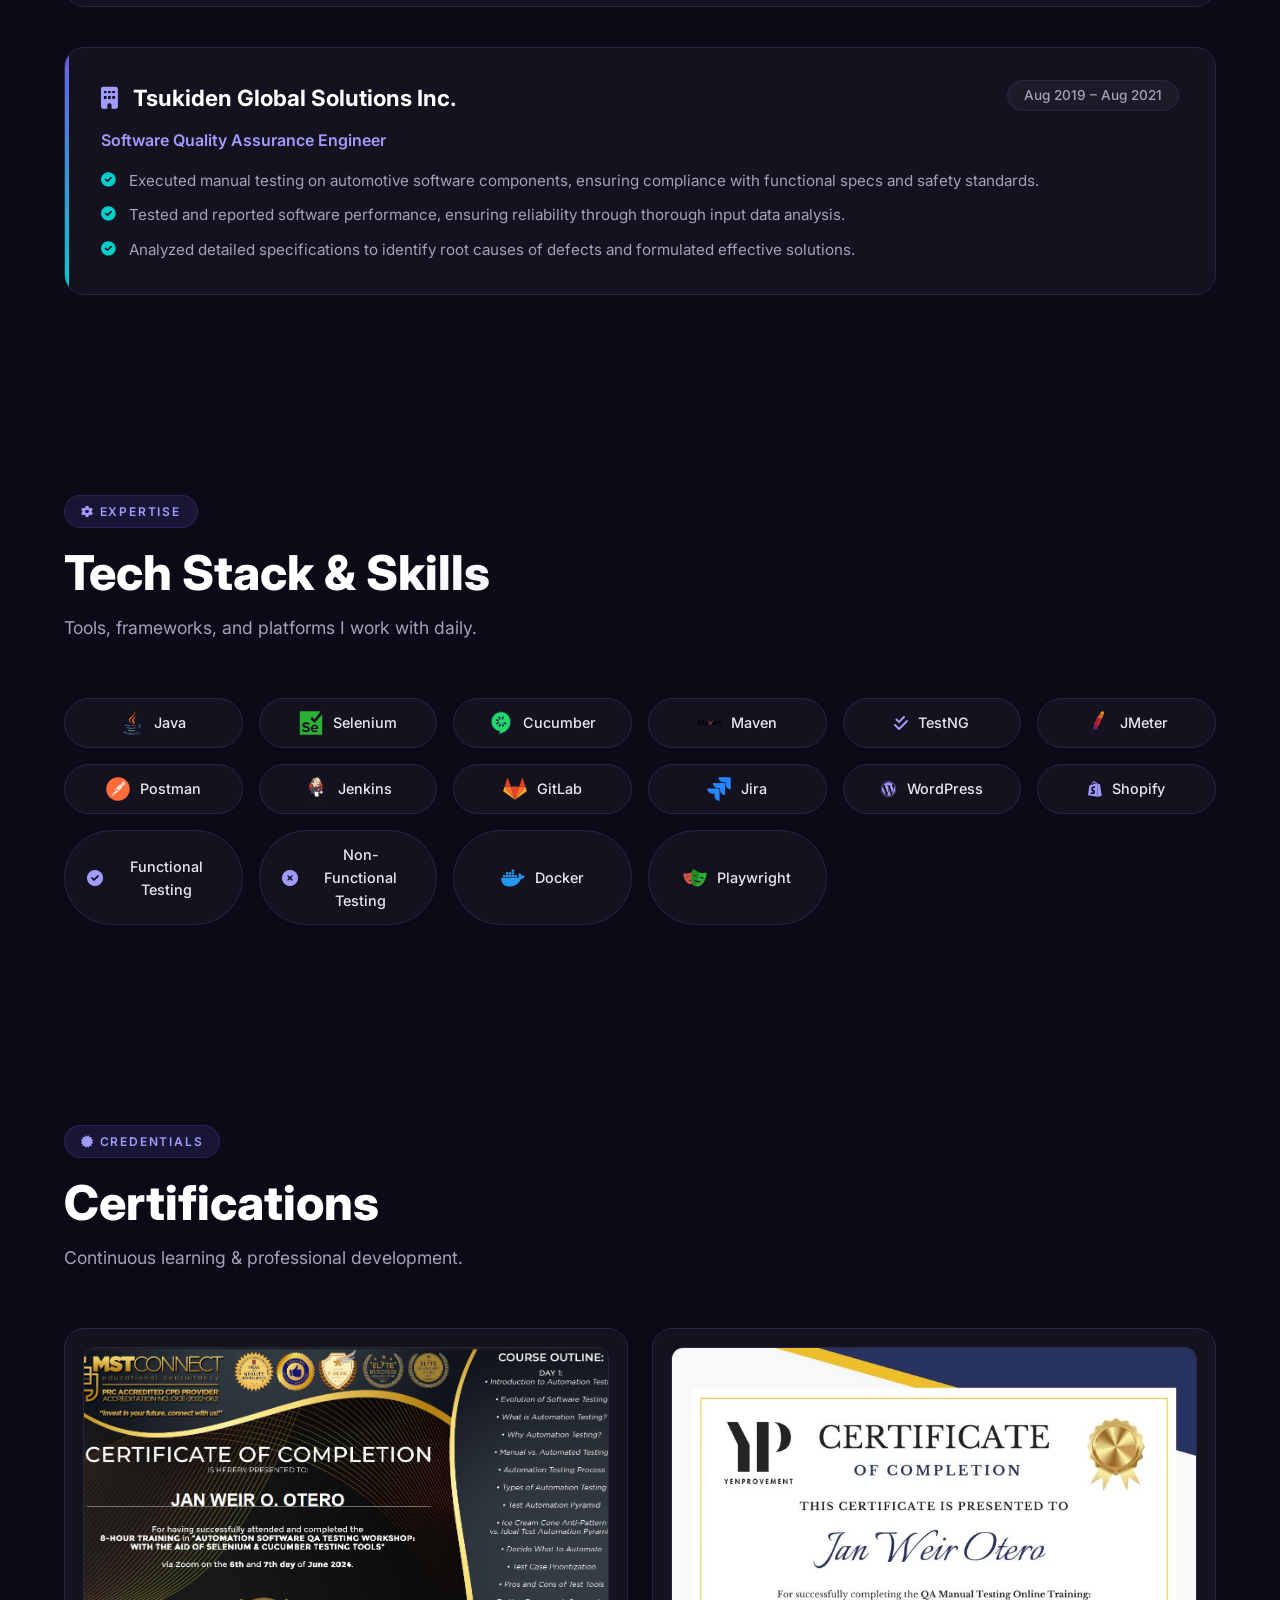
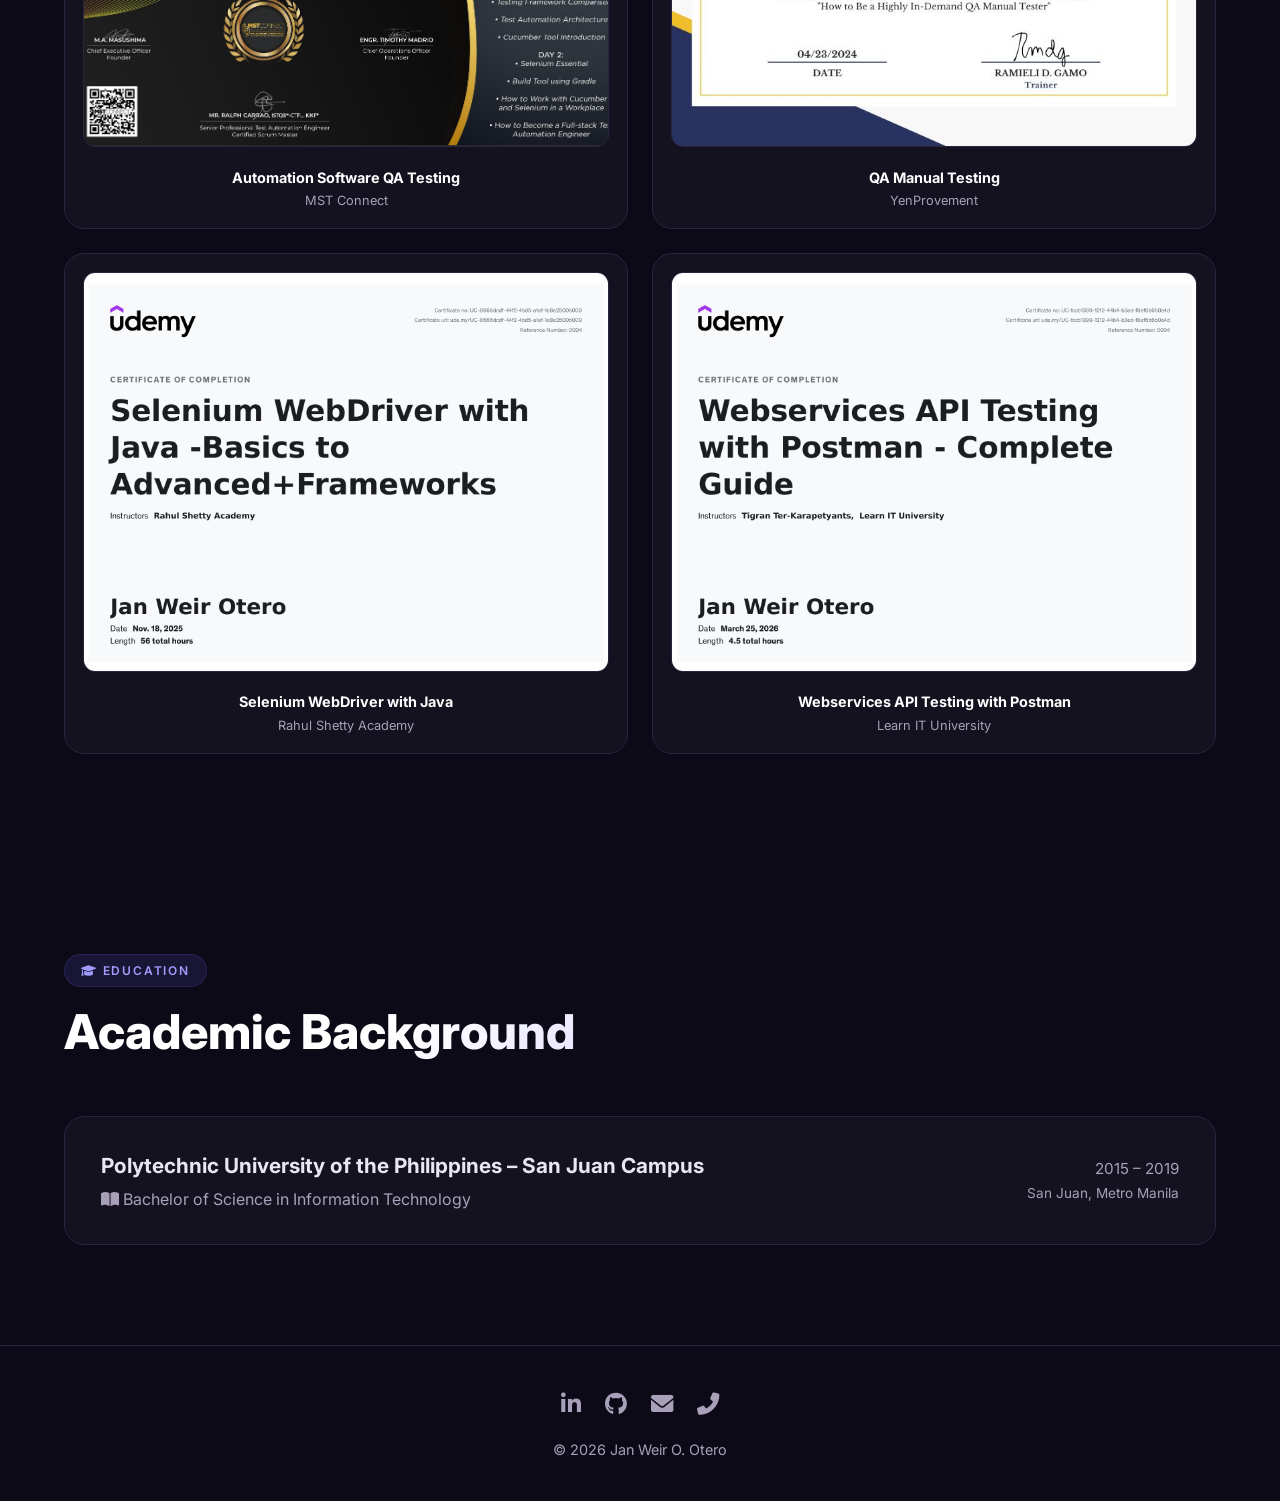
==== commit 88eb70ee: "new Update" ====
--- a/index.html
+++ b/index.html
@@ -861,7 +861,7 @@
                 <div class="hero-visual">
                     <div class="hero-avatar">
                         
-                        <img src="myimage.jpeg" alt="Jan Weir Otero Profile Photo" style="width: 100%; height: 100%; object-fit: cover; border-radius: 50%; zoom: 10%;">
+                        <img src="myimage.jpeg" alt="Jan Weir Otero" style="width: 100%; height: 100%; object-fit: cover; border-radius: 50%; zoom: 10%;">
                         
                         <div class="ring"></div>
                         <div class="ring"></div>
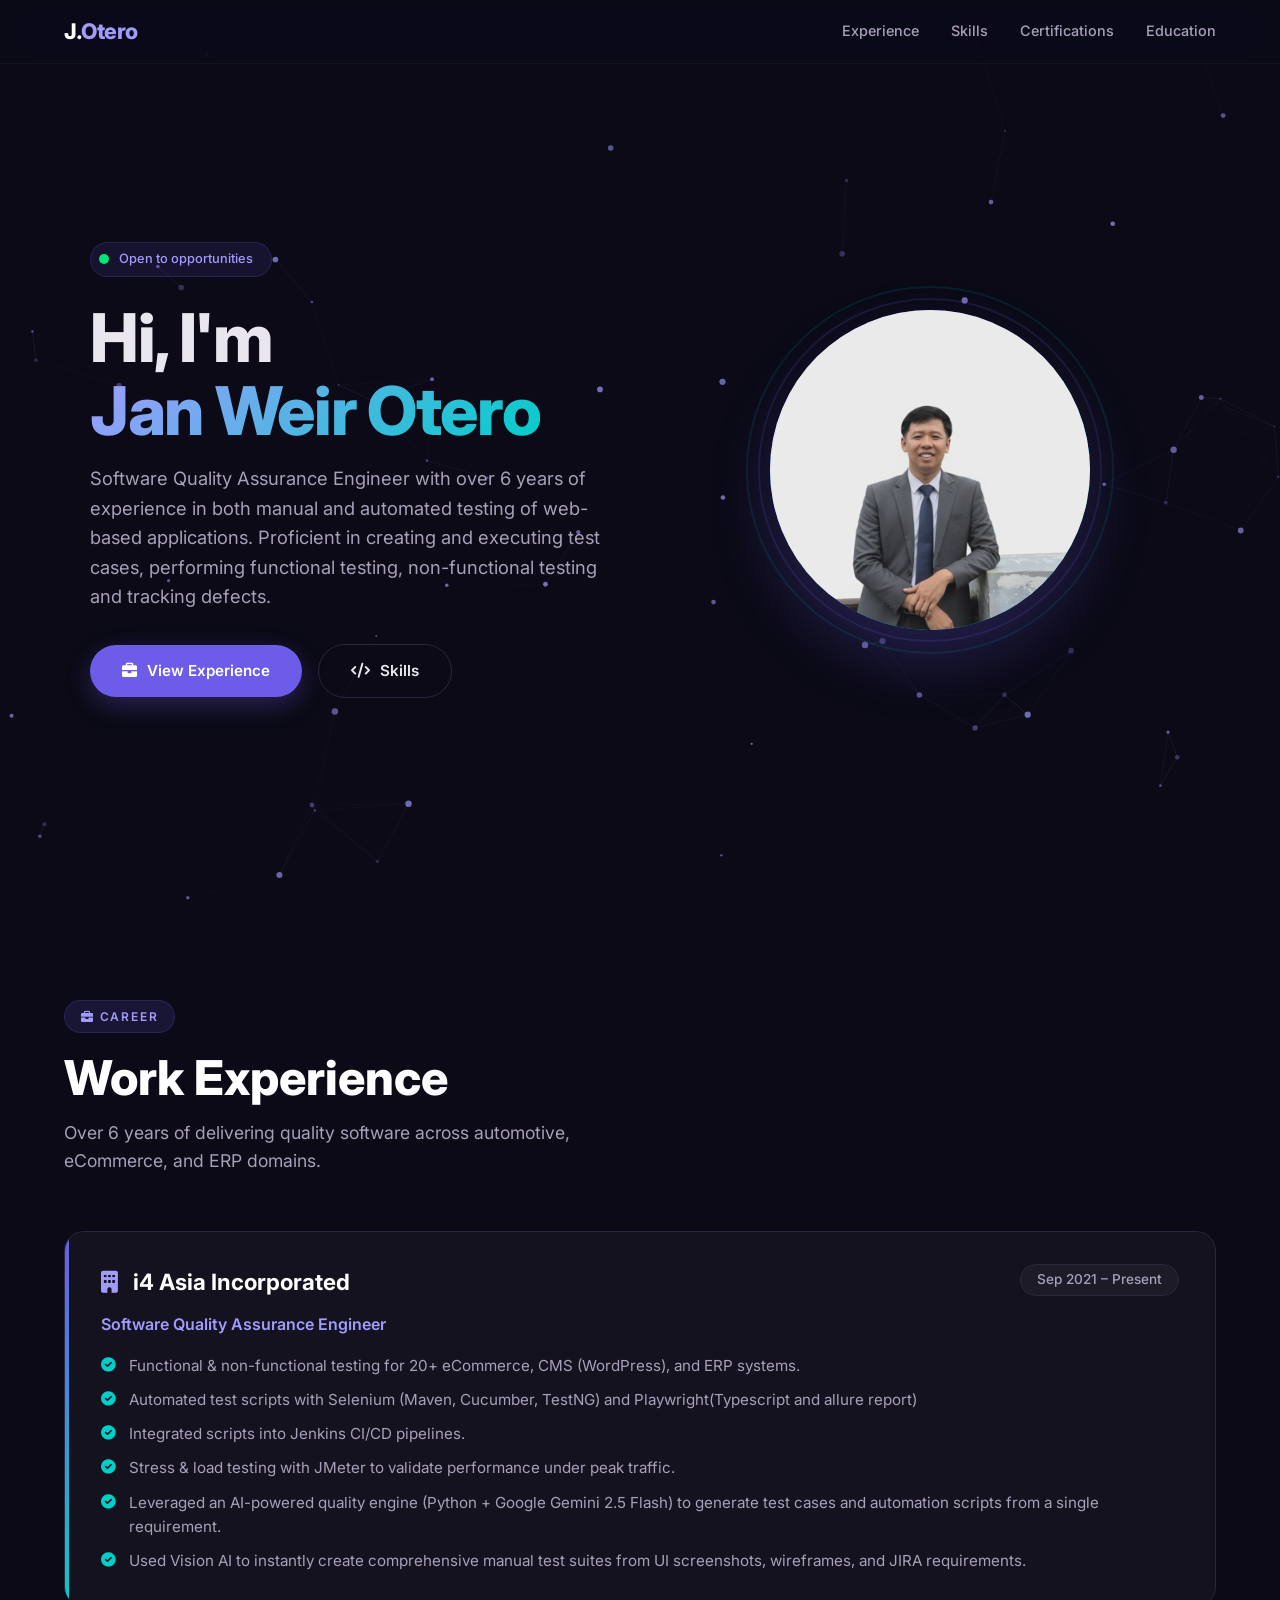
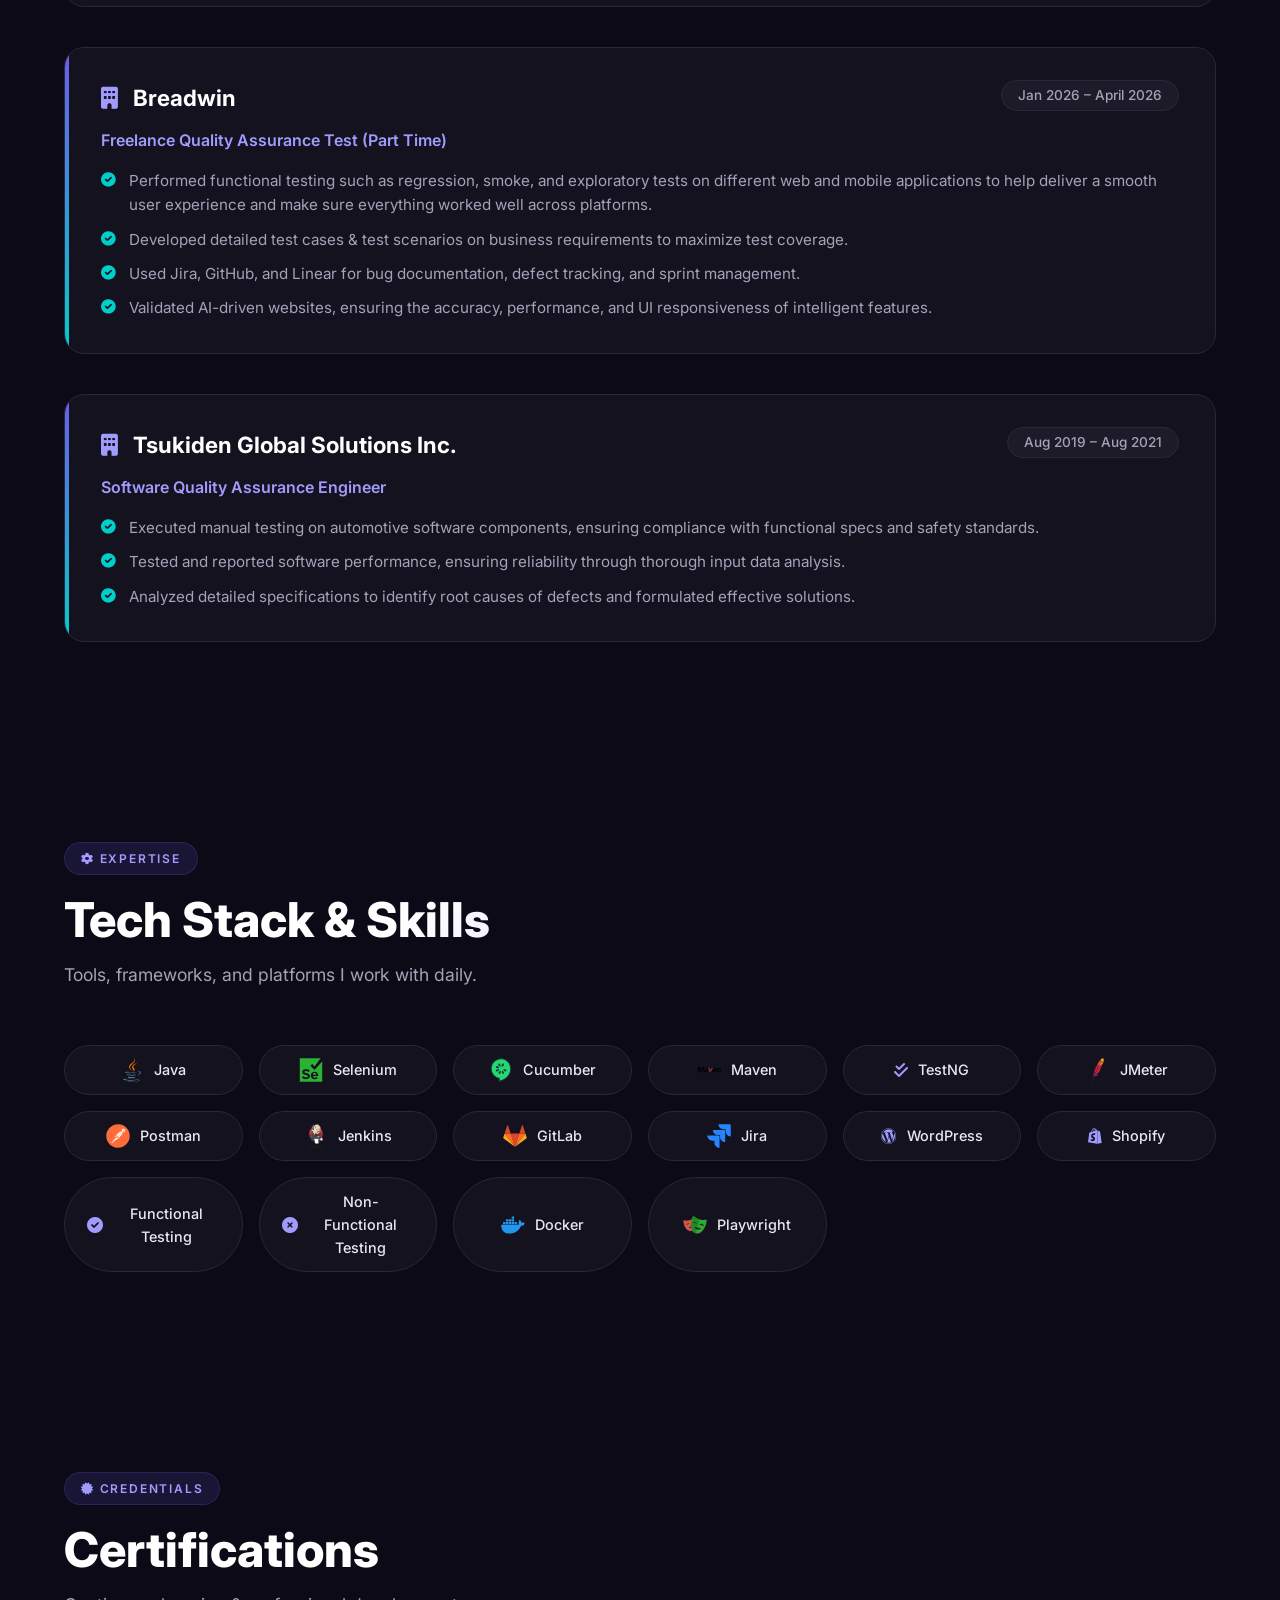
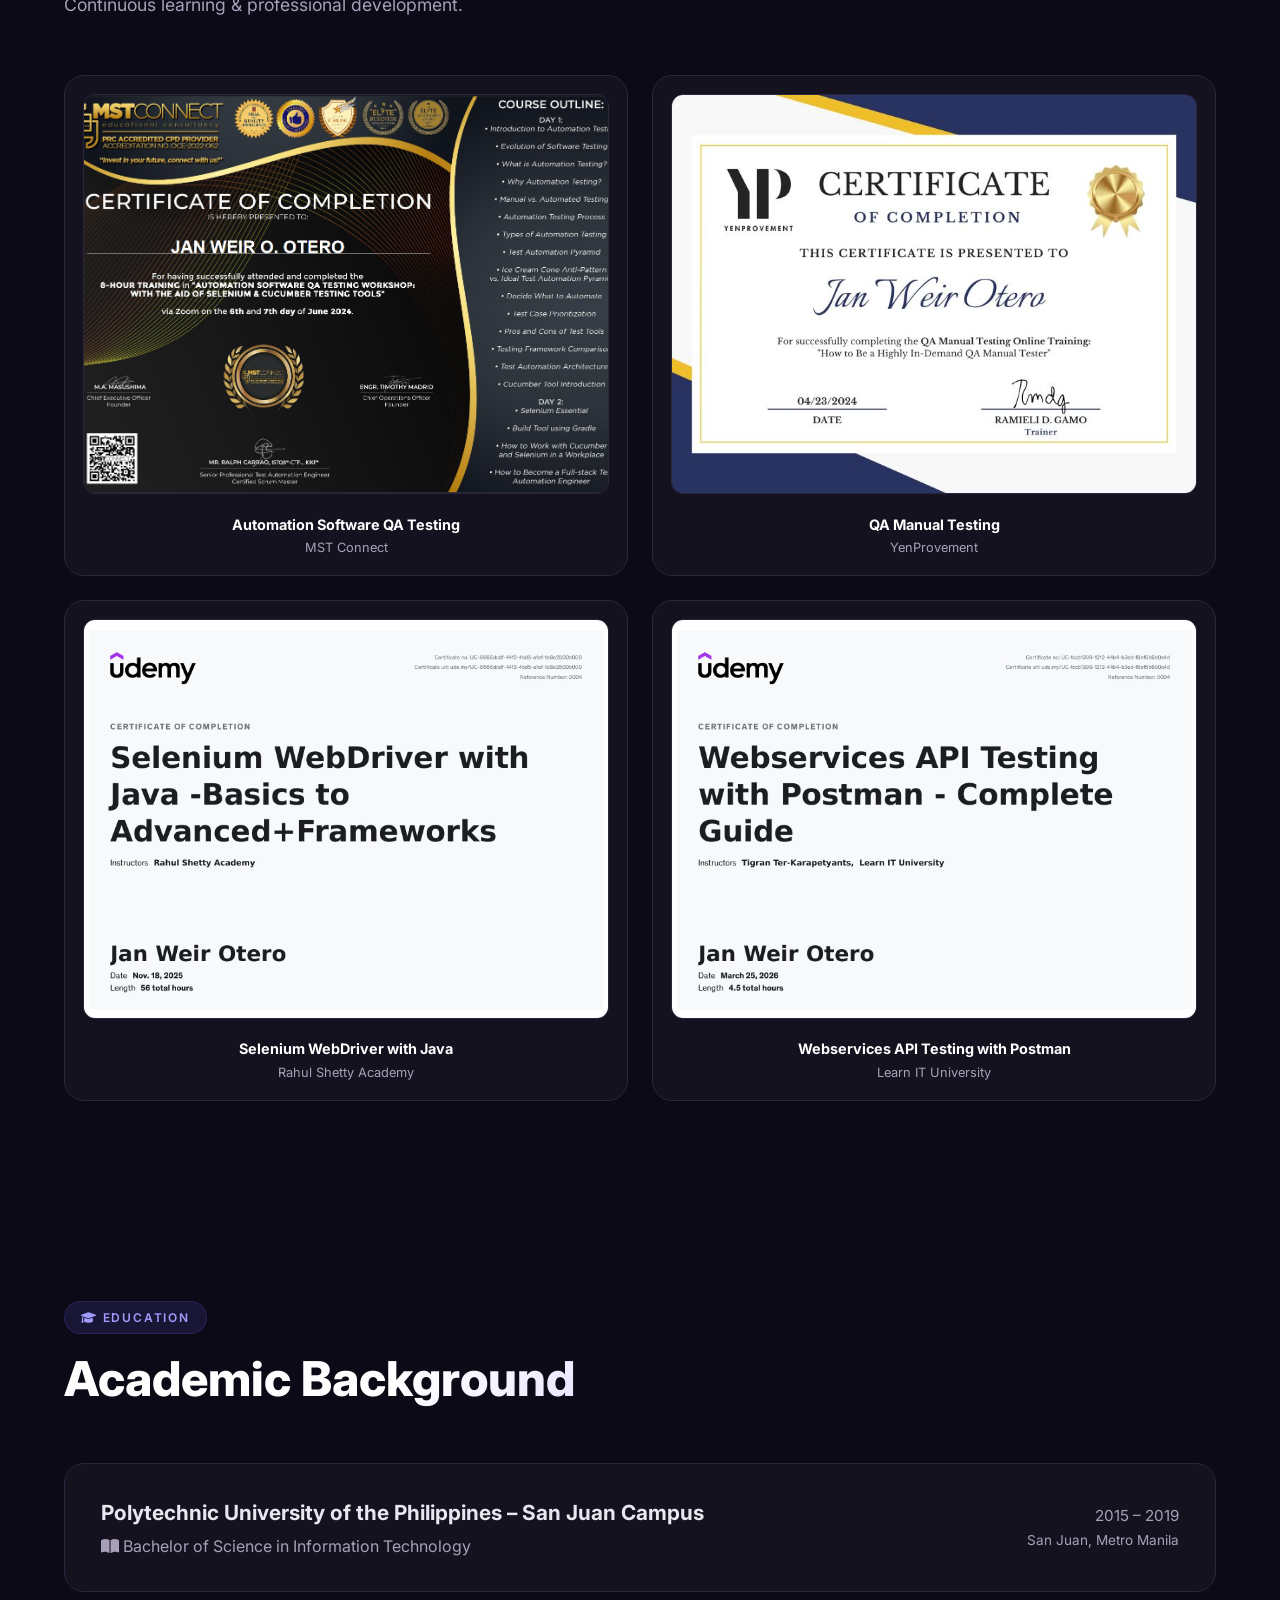
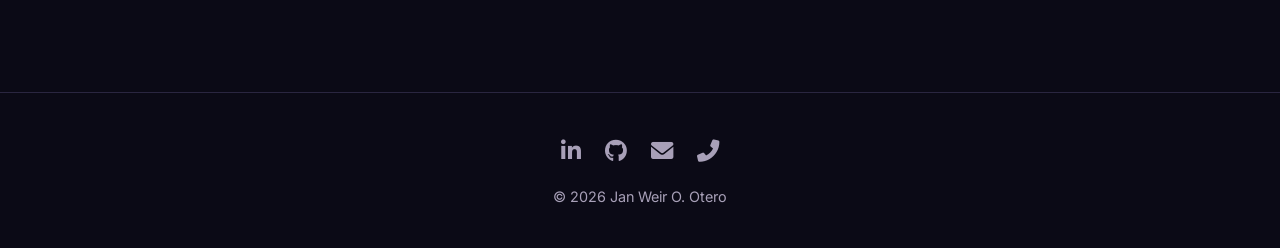
==== commit e7163ab5: "update as of june 26 2026" ====
--- a/index.html
+++ b/index.html
@@ -861,7 +861,7 @@
                 <div class="hero-visual">
                     <div class="hero-avatar">
                         
-                        <img src="myimage.jpeg" alt="Jan Weir Otero" style="width: 100%; height: 100%; object-fit: cover; border-radius: 50%; zoom: 10%;">
+                        <img src="myimage.jpeg" alt="Jan Weir Otero Profile Photo" style="width: 100%; height: 100%; object-fit: cover; border-radius: 50%; zoom: 10%;">
                         
                         <div class="ring"></div>
                         <div class="ring"></div>
@@ -898,6 +898,23 @@
                         <li><i class="fas fa-check-circle"></i> Stress &amp; load testing with JMeter to validate performance under peak traffic.</li>
                         <li><i class="fas fa-check-circle"></i> Leveraged an AI-powered quality engine (Python + Google Gemini 2.5 Flash) to generate test cases and automation scripts from a single requirement.</li>
                         <li><i class="fas fa-check-circle"></i> Used Vision AI to instantly create comprehensive manual test suites from UI screenshots, wireframes, and JIRA requirements.</li>
+                    </ul>
+                </div>
+
+                                <!-- i4 Asia -->
+                <div class="timeline-item reveal reveal-delay-1">
+                    <div class="timeline-header">
+                        <span class="timeline-company">
+                            <i class="fas fa-building"></i> Breadwin
+                        </span>
+                        <span class="timeline-date">Jan 2026 – April 2026</span>
+                    </div>
+                    <div class="timeline-role">Freelance Quality Assurance Test (Part Time)</div>
+                    <ul class="timeline-desc">
+                        <li><i class="fas fa-check-circle"></i> Performed functional testing such as regression, smoke, and exploratory tests on different web and mobile applications to help deliver a smooth user experience and make sure everything worked well across platforms.</li>
+                        <li><i class="fas fa-check-circle"></i> Developed detailed test cases &amp; test scenarios on business requirements to maximize test coverage. </li>
+                        <li><i class="fas fa-check-circle"></i> Used Jira, GitHub, and Linear for bug documentation, defect tracking, and sprint management.</li>
+                        <li><i class="fas fa-check-circle"></i> Validated AI-driven websites, ensuring the accuracy, performance, and UI responsiveness of intelligent features.</li>
                     </ul>
                 </div>
 
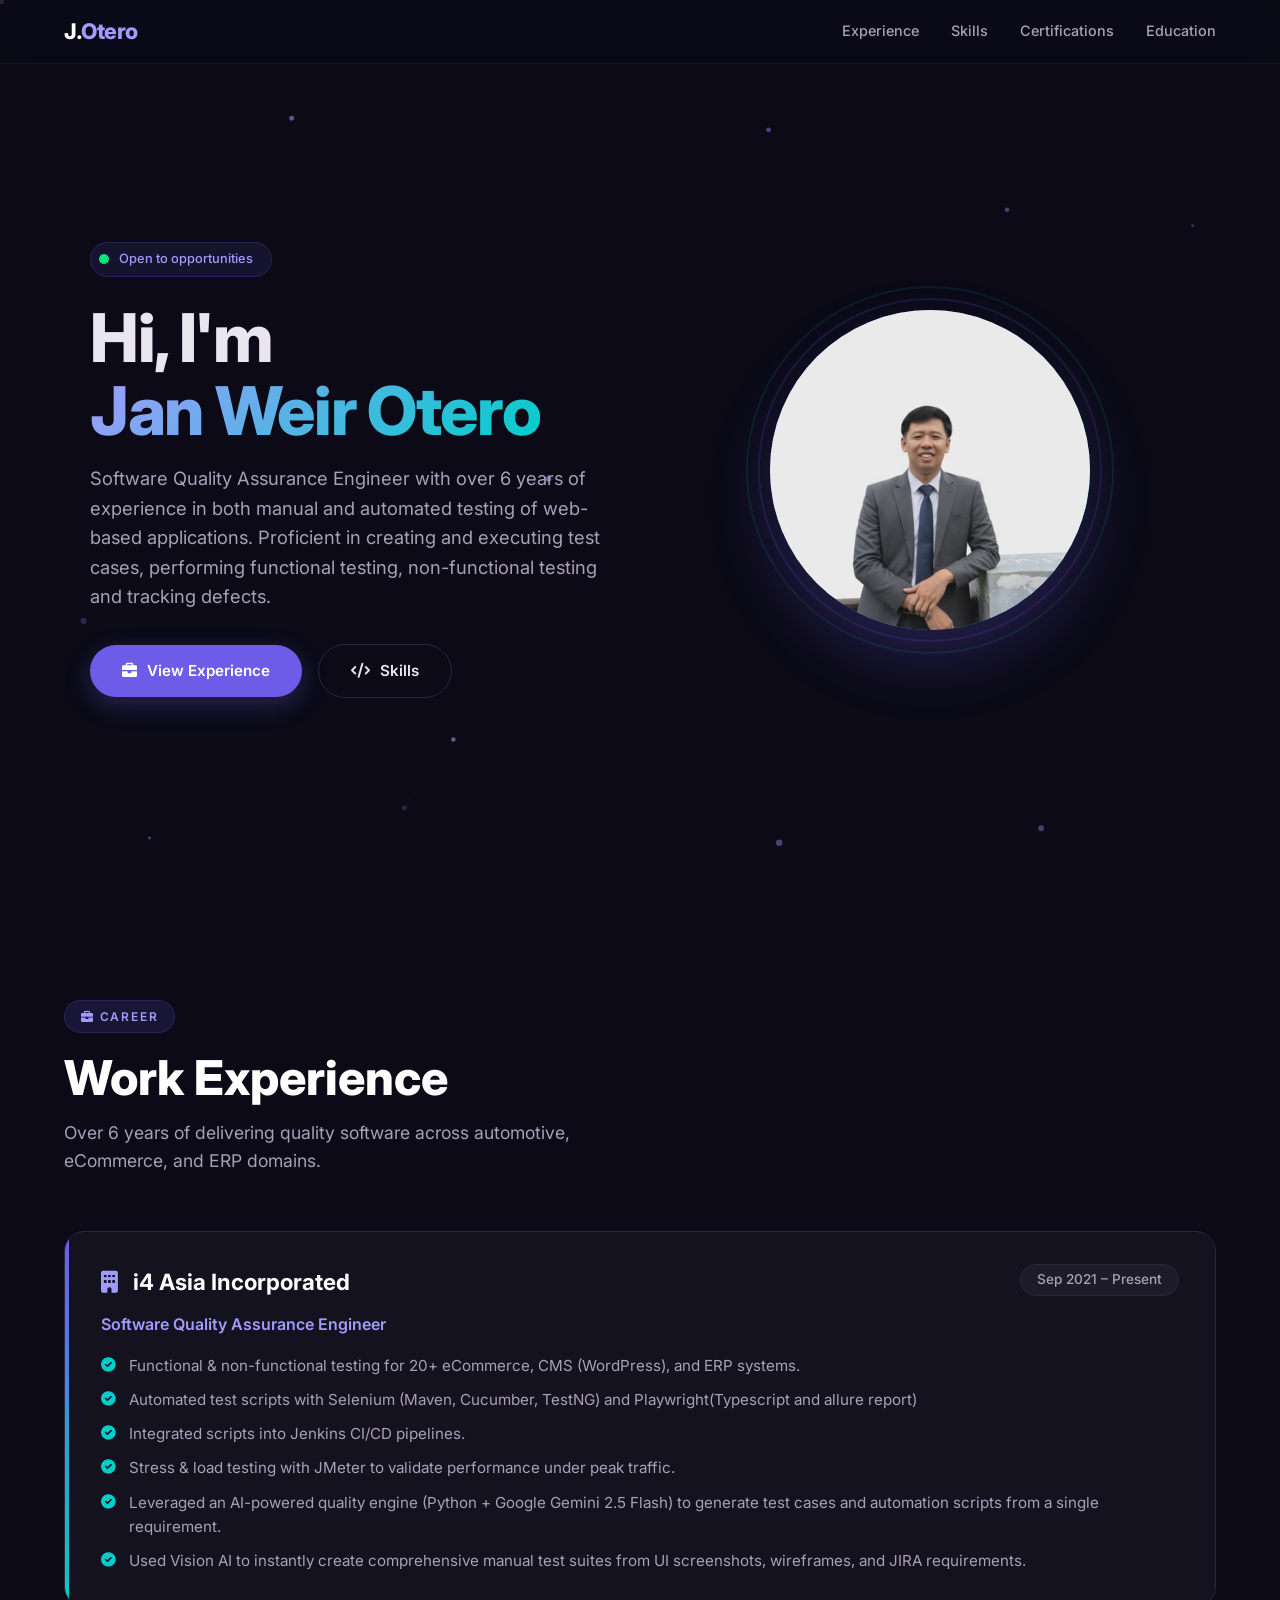
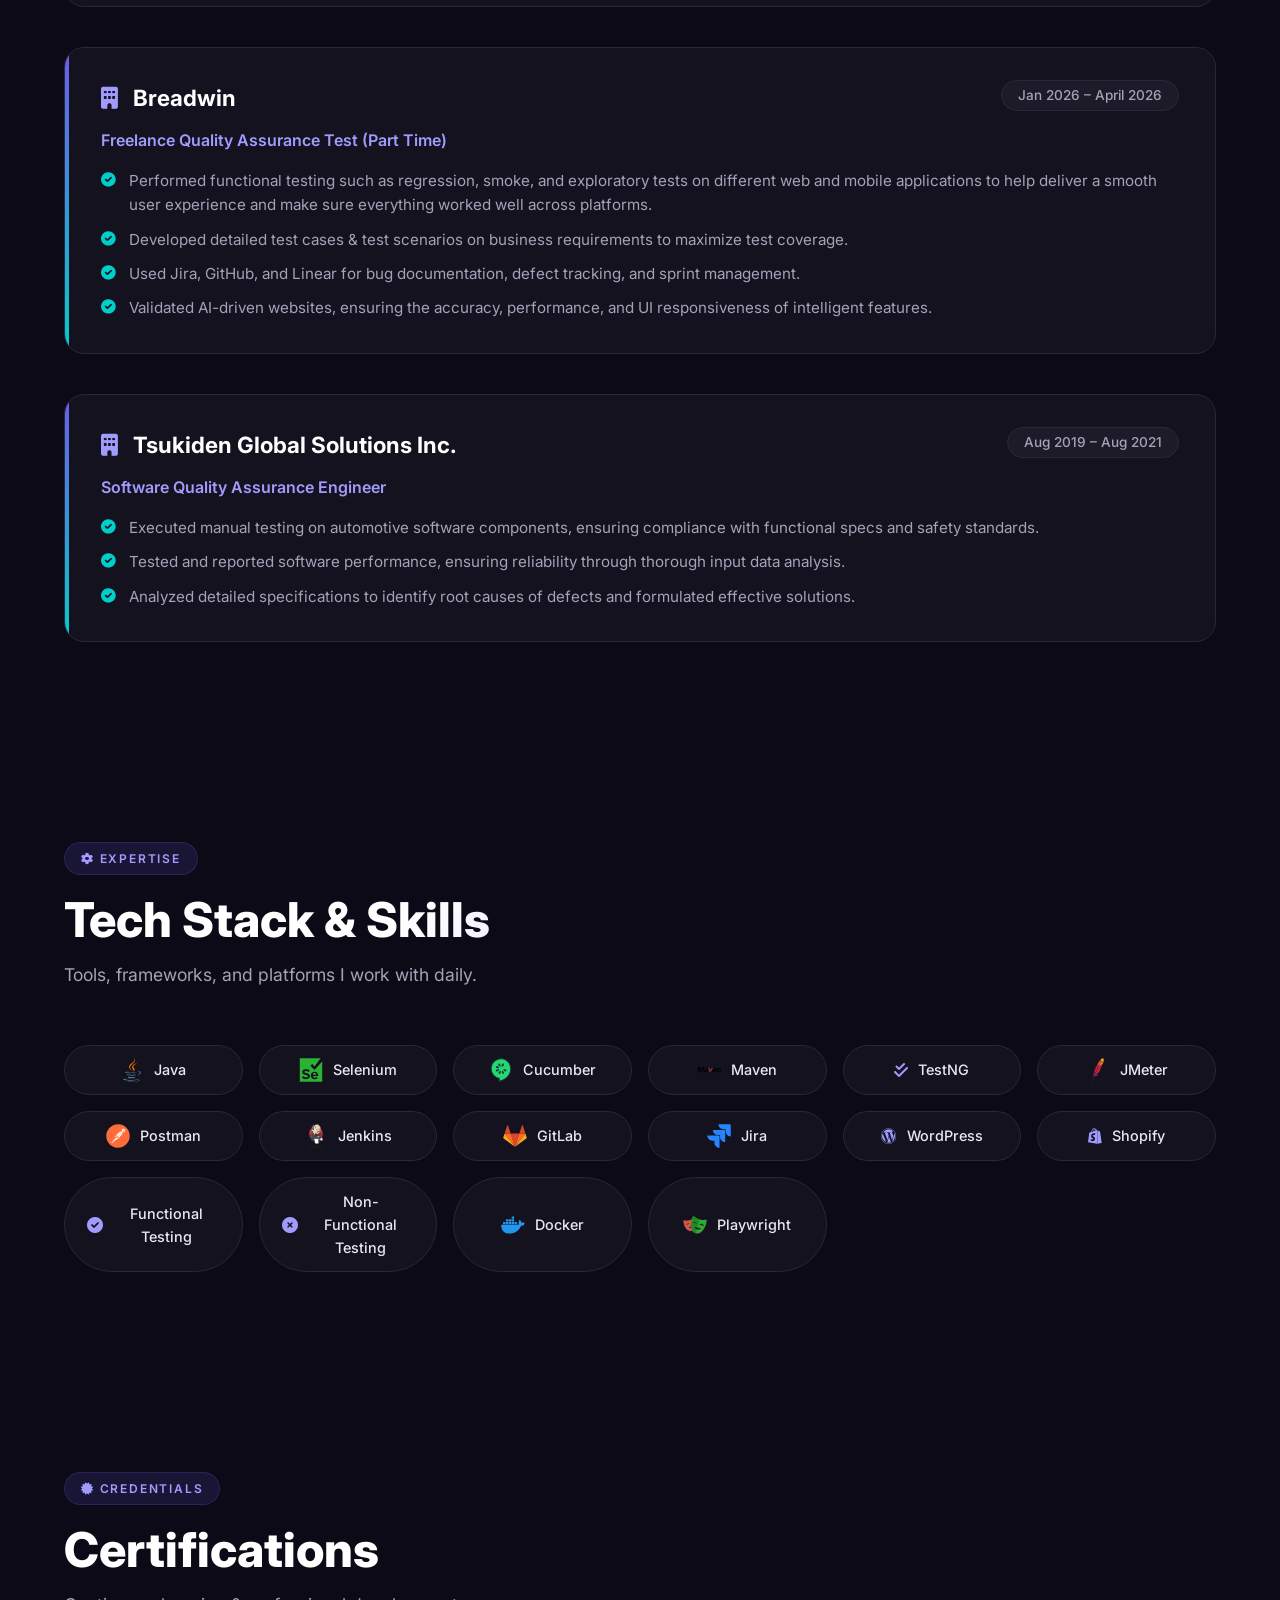
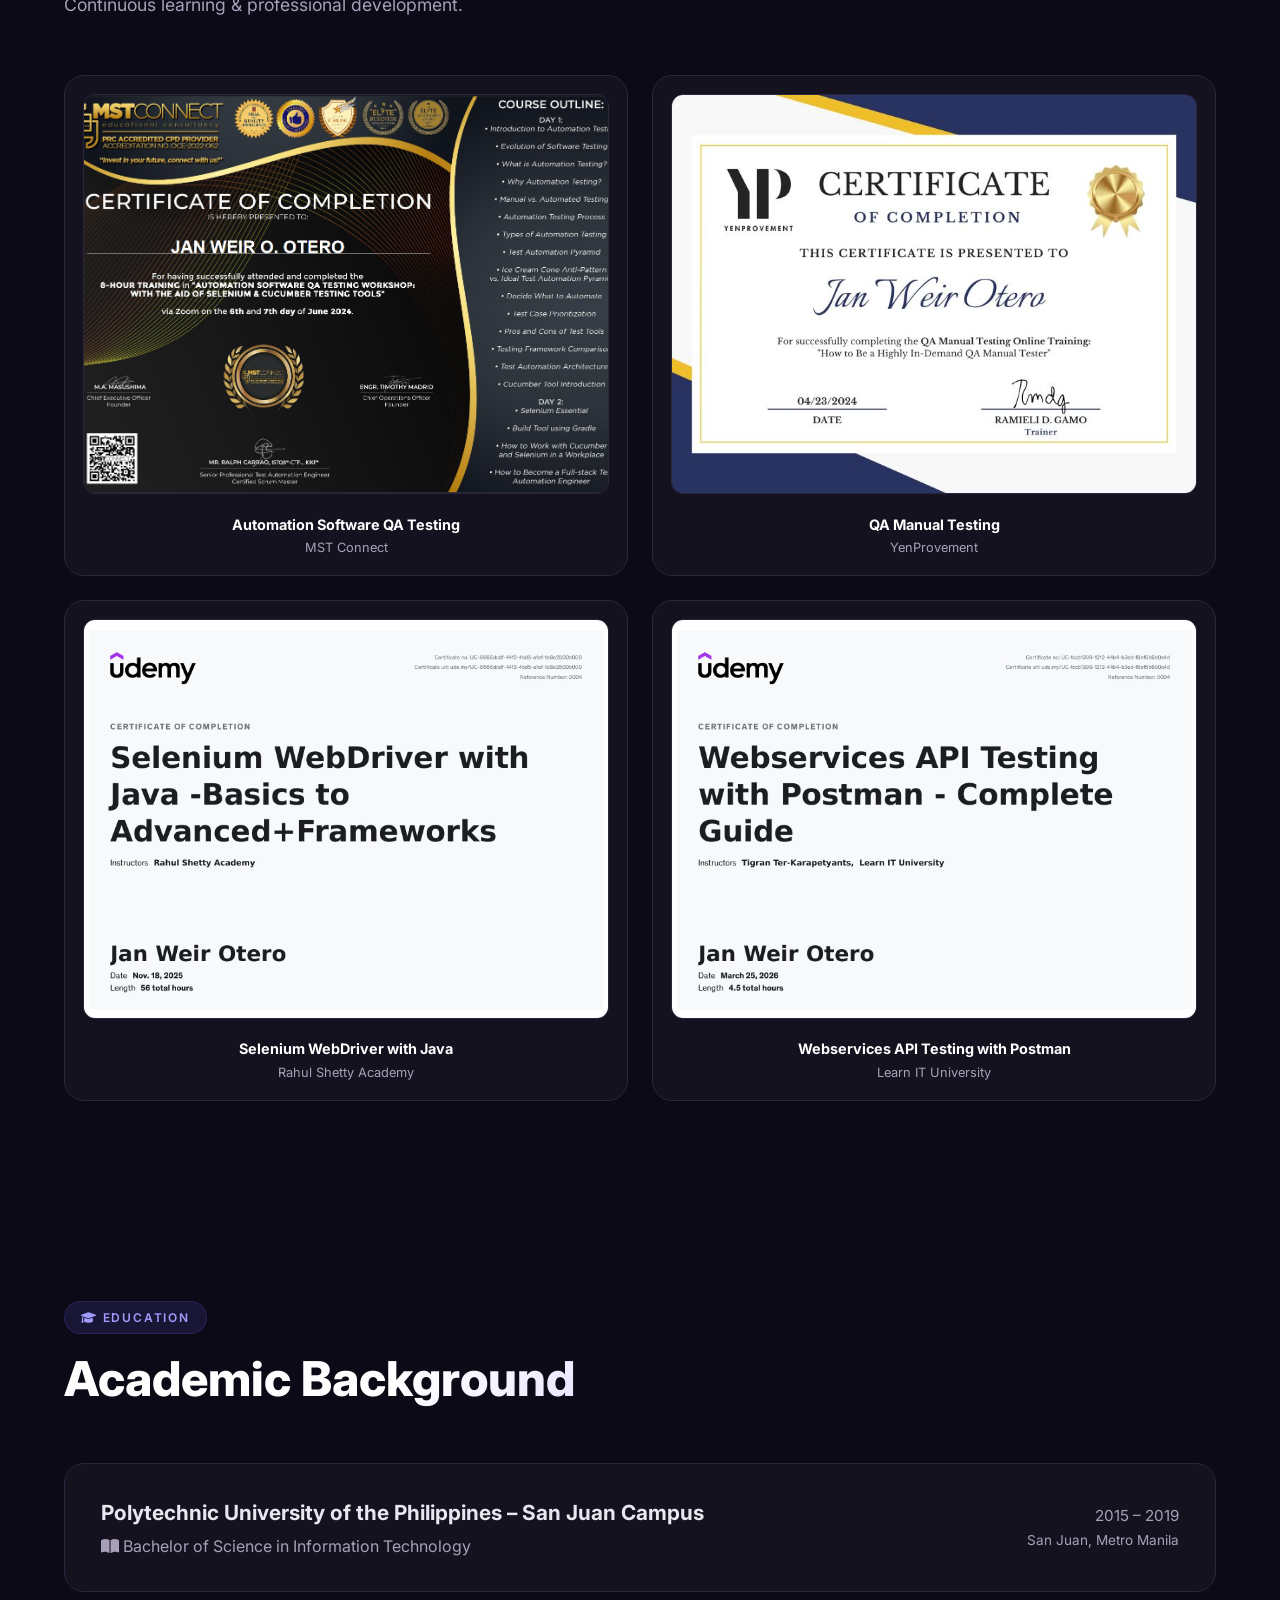
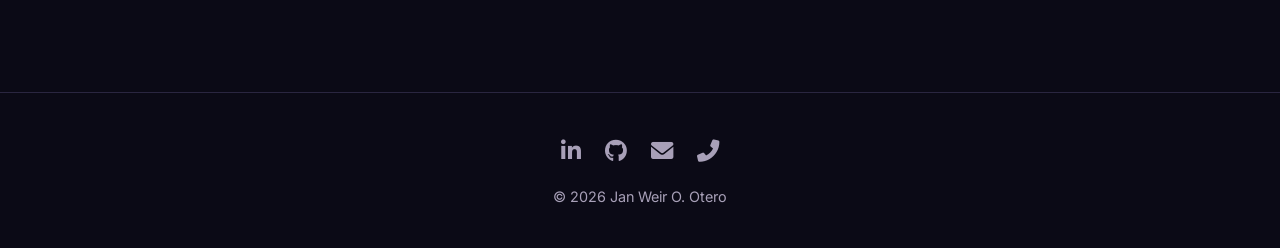
==== commit 554ca0a8: "Merge pull request #5 from janweirotero/update_0626 update as of june 26 2026" ====
--- a/index.html
+++ b/index.html
@@ -861,7 +861,7 @@
                 <div class="hero-visual">
                     <div class="hero-avatar">
                         
-                        <img src="myimage.jpeg" alt="Jan Weir Otero Profile Photo" style="width: 100%; height: 100%; object-fit: cover; border-radius: 50%; zoom: 10%;">
+                        <img src="myimage.jpeg" alt="Jan Weir Otero" style="width: 100%; height: 100%; object-fit: cover; border-radius: 50%; zoom: 10%;">
                         
                         <div class="ring"></div>
                         <div class="ring"></div>
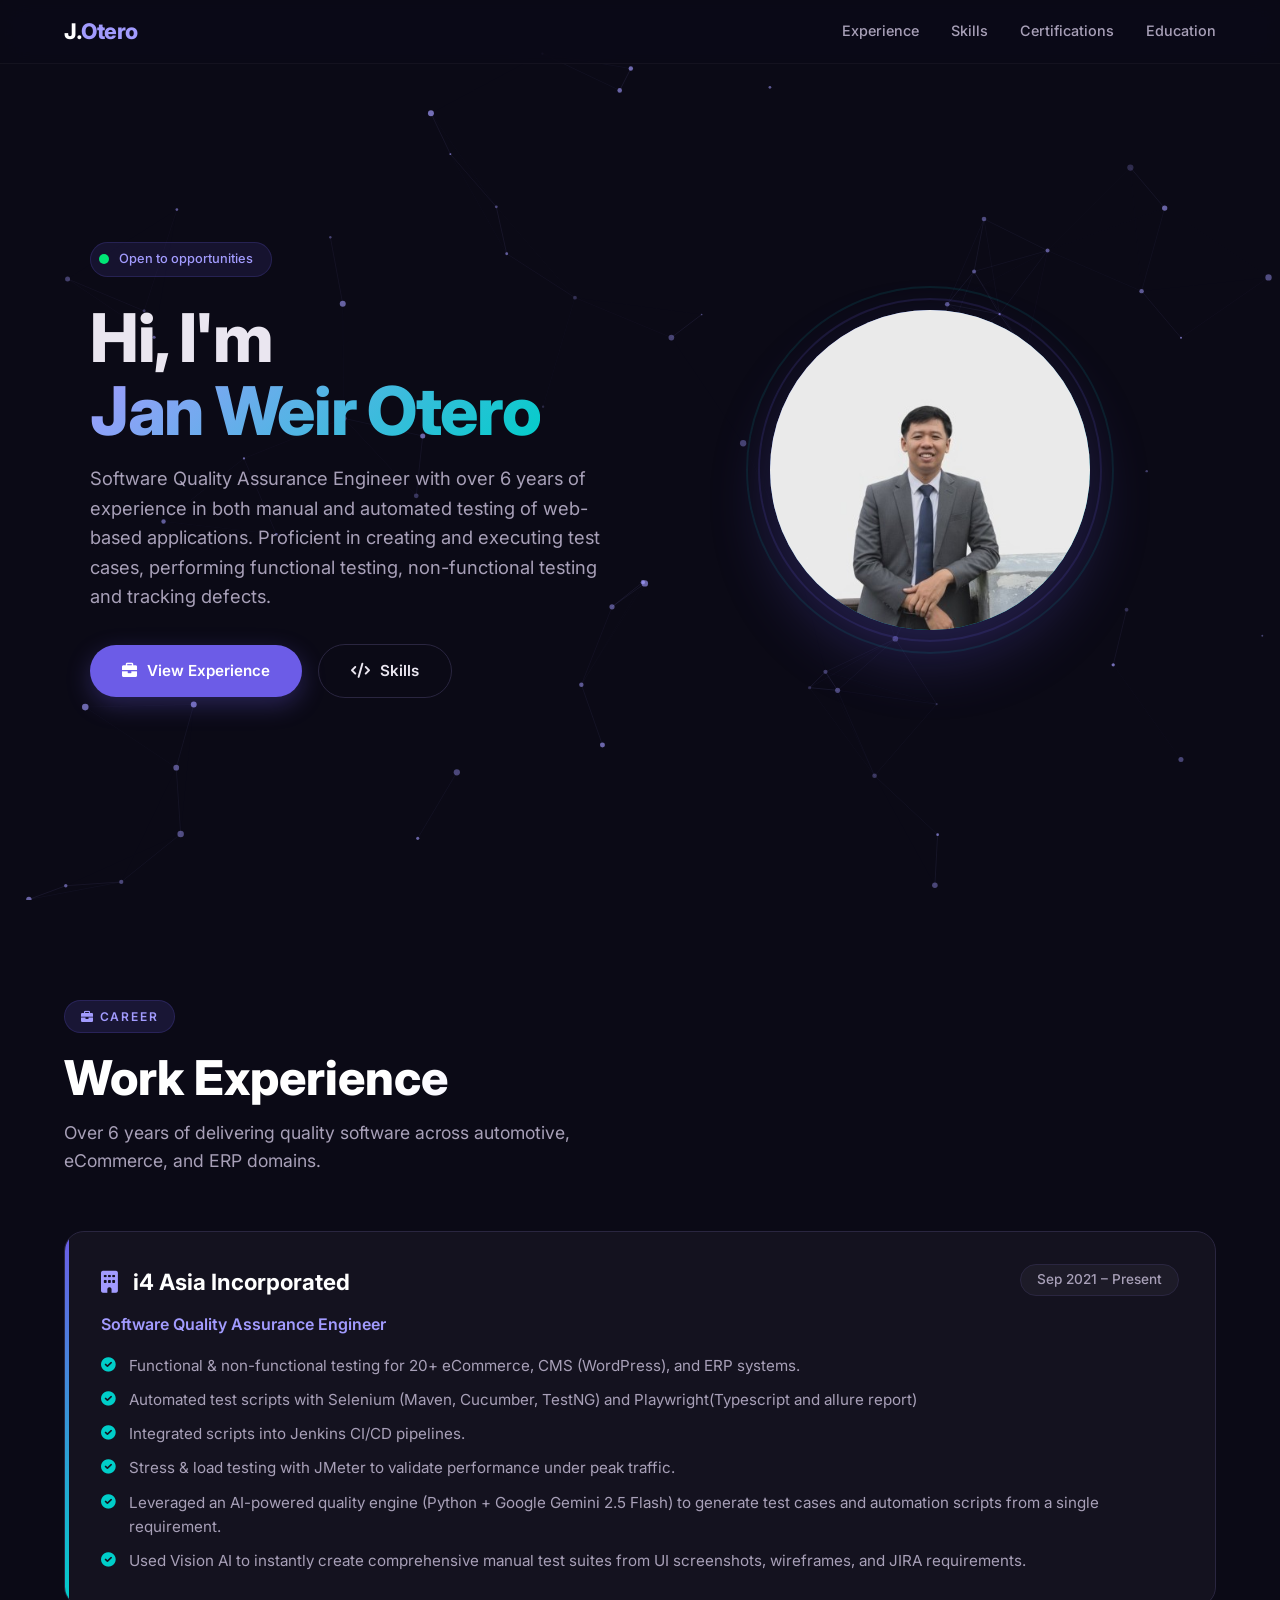
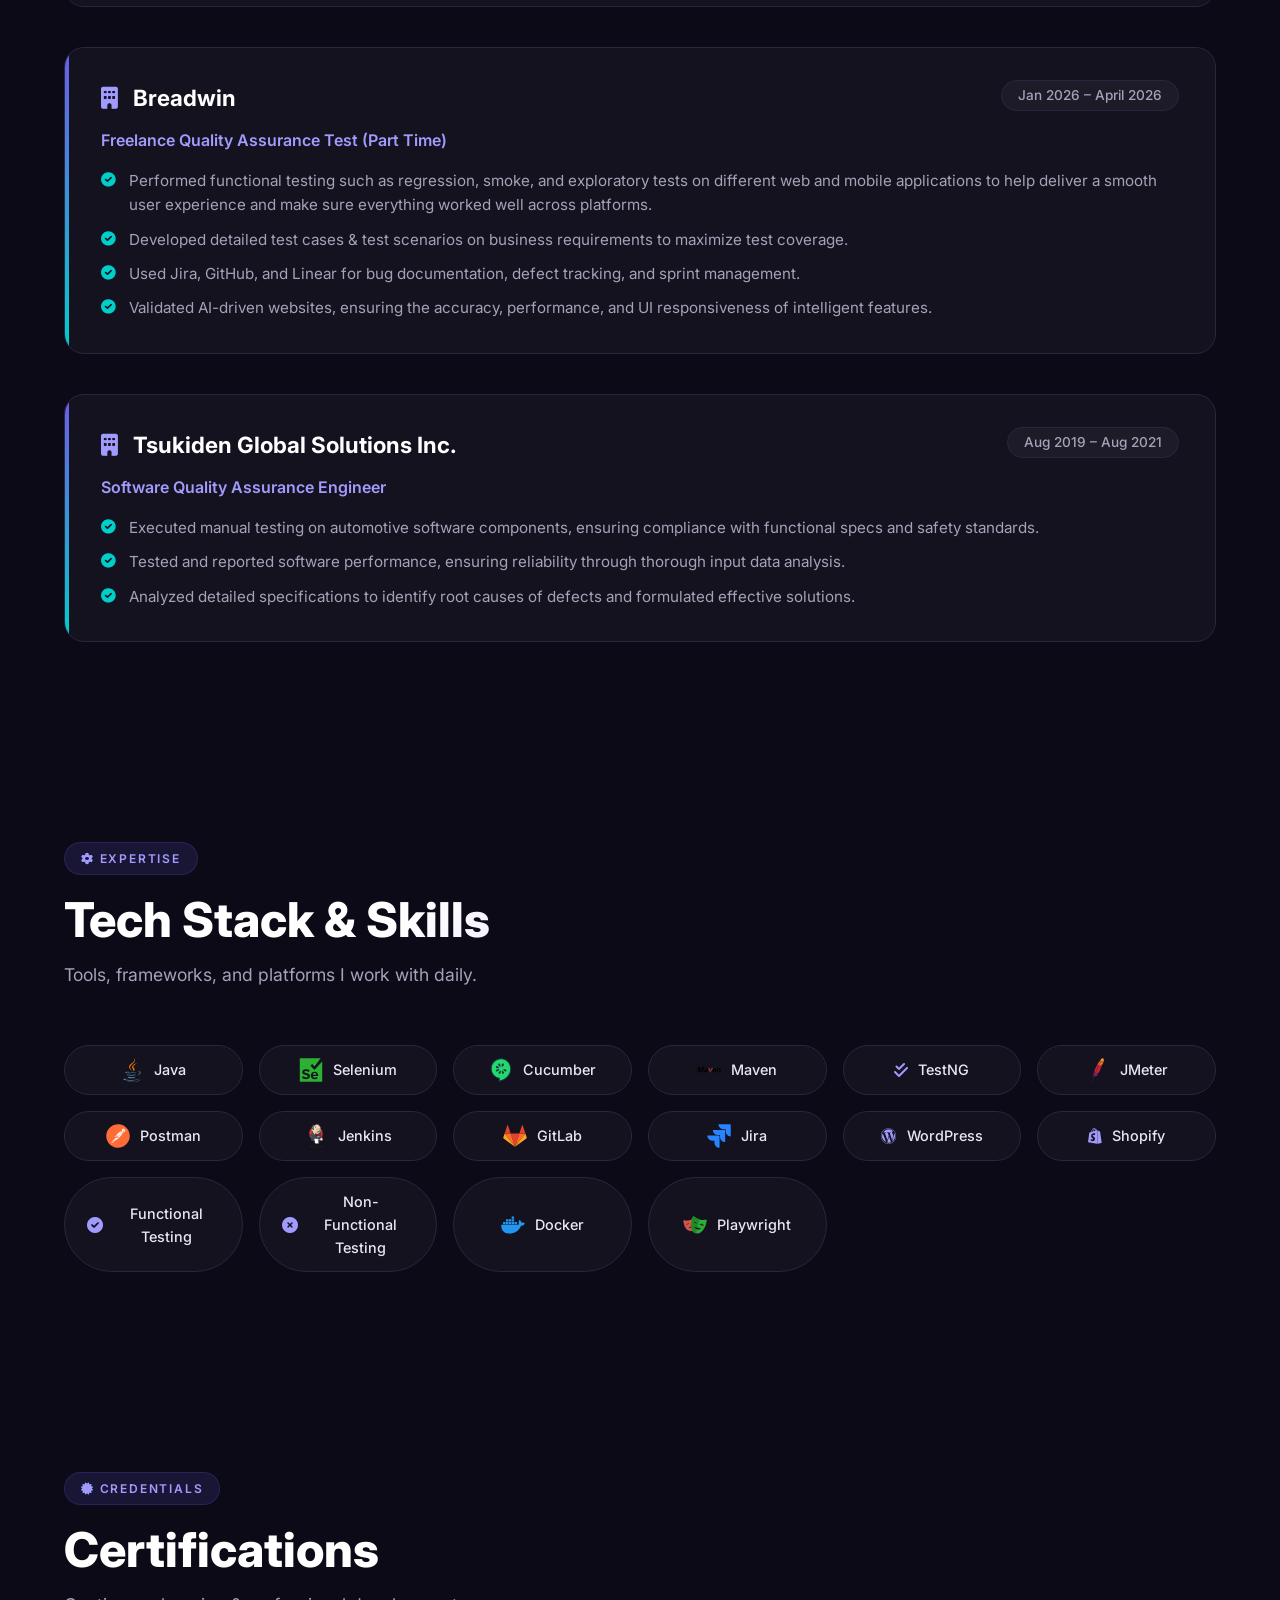
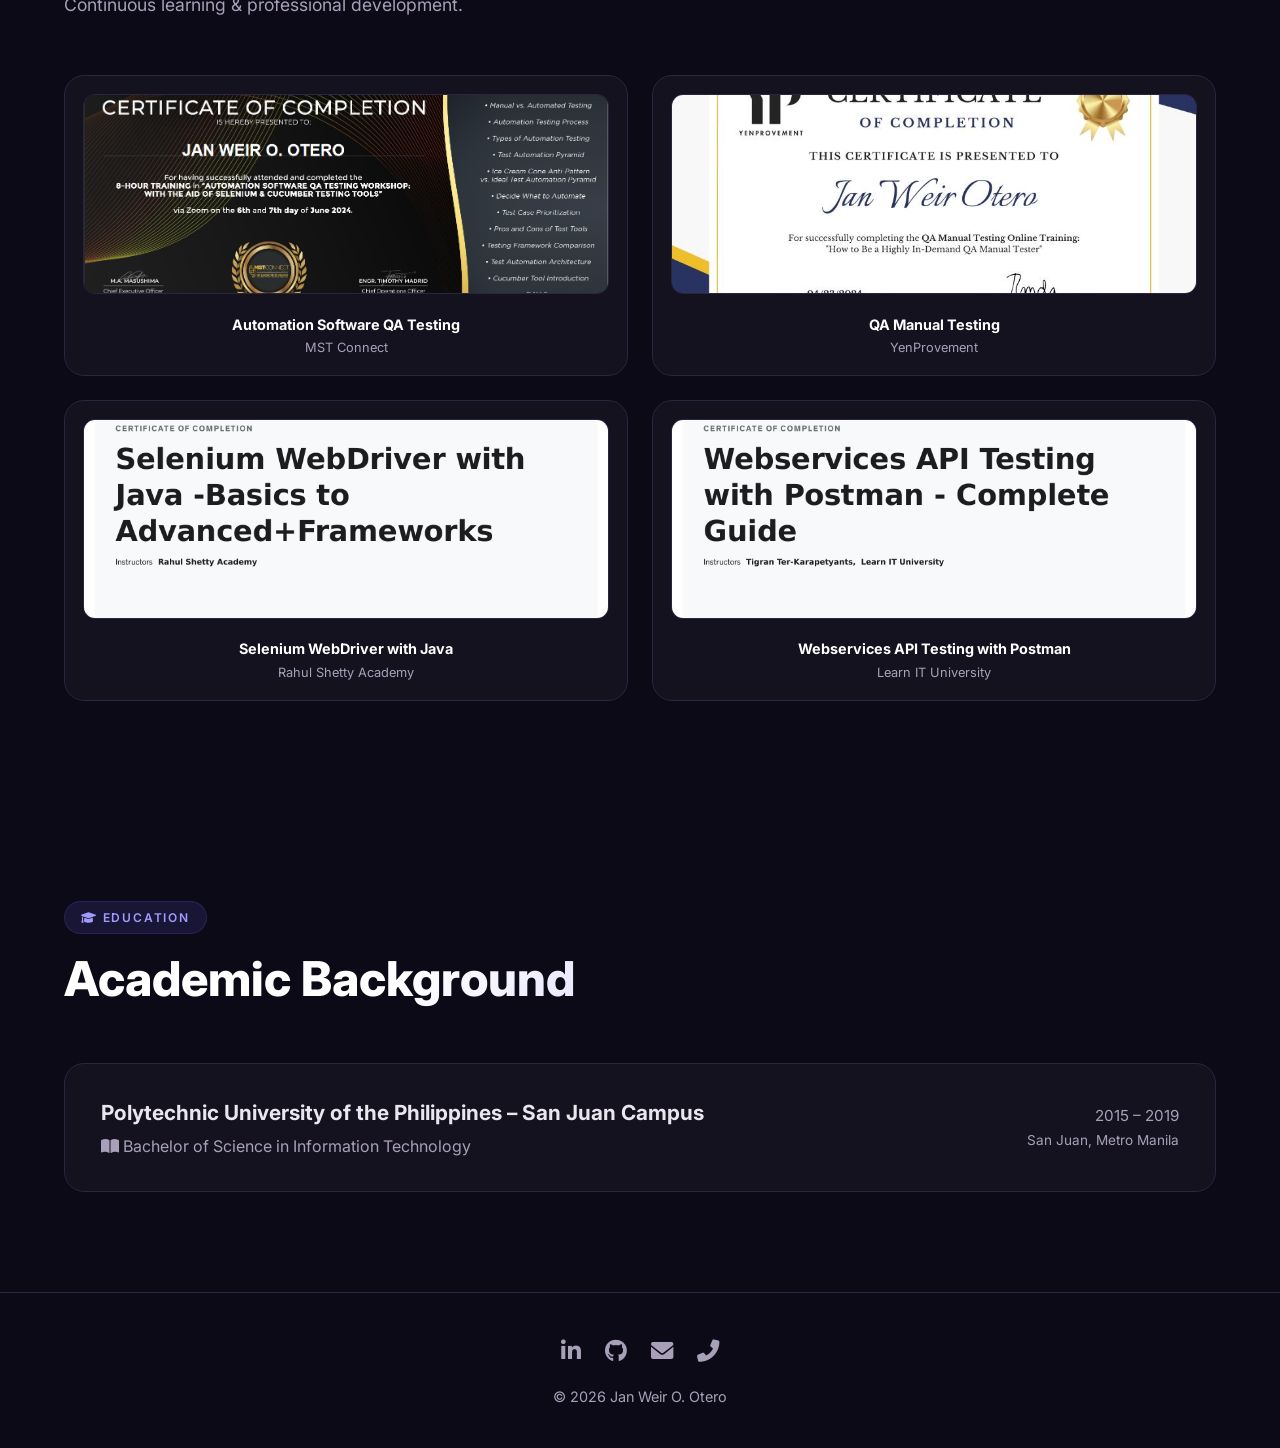
==== commit f4d59ee9: "clickable certificate" ====
--- a/index.html
+++ b/index.html
@@ -1,5 +1,6 @@
 <!DOCTYPE html>
 <html lang="en">
+
 <head>
     <meta charset="UTF-8" />
     <meta name="viewport" content="width=device-width, initial-scale=1.0" />
@@ -7,7 +8,9 @@
     <!-- Google Fonts -->
     <link rel="preconnect" href="https://fonts.googleapis.com" />
     <link rel="preconnect" href="https://fonts.gstatic.com" crossorigin />
-    <link href="https://fonts.googleapis.com/css2?family=Inter:opsz,wght@14..32,400;14..32,500;14..32,600;14..32,700;14..32,800&display=swap" rel="stylesheet" />
+    <link
+        href="https://fonts.googleapis.com/css2?family=Inter:opsz,wght@14..32,400;14..32,500;14..32,600;14..32,700;14..32,800&display=swap"
+        rel="stylesheet" />
     <!-- Font Awesome 6 (free) -->
     <link rel="stylesheet" href="https://cdnjs.cloudflare.com/ajax/libs/font-awesome/6.0.0-beta3/css/all.min.css" />
     <style>
@@ -54,6 +57,7 @@
             text-decoration: none;
             transition: color var(--transition);
         }
+
         a:hover {
             color: var(--secondary);
         }
@@ -68,13 +72,16 @@
         ::-webkit-scrollbar {
             width: 8px;
         }
+
         ::-webkit-scrollbar-track {
             background: var(--bg);
         }
+
         ::-webkit-scrollbar-thumb {
             background: var(--primary);
             border-radius: 10px;
         }
+
         ::-webkit-scrollbar-thumb:hover {
             background: var(--primary-light);
         }
@@ -148,6 +155,7 @@
             letter-spacing: -0.02em;
             color: #fff;
         }
+
         .logo span {
             color: var(--primary-light);
         }
@@ -157,6 +165,7 @@
             gap: 32px;
             list-style: none;
         }
+
         .nav-links a {
             font-size: 0.9rem;
             font-weight: 500;
@@ -164,6 +173,7 @@
             position: relative;
             transition: color var(--transition);
         }
+
         .nav-links a::after {
             content: '';
             position: absolute;
@@ -174,9 +184,11 @@
             background: var(--primary-light);
             transition: width var(--transition);
         }
+
         .nav-links a:hover {
             color: #fff;
         }
+
         .nav-links a:hover::after {
             width: 100%;
         }
@@ -190,6 +202,7 @@
             cursor: pointer;
             padding: 4px;
         }
+
         .nav-toggle span {
             display: block;
             width: 28px;
@@ -229,6 +242,7 @@
             color: var(--primary-light);
             margin-bottom: 24px;
         }
+
         .hero-badge .dot {
             width: 10px;
             height: 10px;
@@ -236,12 +250,15 @@
             background: #00e676;
             animation: pulse-dot 2s infinite;
         }
+
         @keyframes pulse-dot {
+
             0%,
             100% {
                 opacity: 1;
                 transform: scale(1);
             }
+
             50% {
                 opacity: 0.5;
                 transform: scale(0.8);
@@ -255,6 +272,7 @@
             letter-spacing: -0.02em;
             margin-bottom: 16px;
         }
+
         .hero h1 .highlight {
             background: linear-gradient(135deg, var(--primary-light), var(--secondary));
             -webkit-background-clip: text;
@@ -291,17 +309,20 @@
             color: #fff;
             box-shadow: 0 8px 24px rgba(108, 92, 231, 0.3);
         }
+
         .btn:hover {
             transform: translateY(-3px);
             box-shadow: 0 14px 32px rgba(108, 92, 231, 0.45);
             background: var(--primary-dark);
         }
+
         .btn-outline {
             background: transparent;
             border: 1.5px solid var(--border);
             color: var(--text);
             box-shadow: none;
         }
+
         .btn-outline:hover {
             border-color: var(--primary-light);
             background: rgba(108, 92, 231, 0.08);
@@ -330,11 +351,14 @@
             position: relative;
             animation: float 6s ease-in-out infinite;
         }
+
         @keyframes float {
+
             0%,
             100% {
                 transform: translateY(0px);
             }
+
             50% {
                 transform: translateY(-16px);
             }
@@ -347,12 +371,14 @@
             border: 2px solid rgba(108, 92, 231, 0.15);
             animation: spin-ring 20s linear infinite;
         }
+
         .hero-avatar .ring:nth-child(2) {
             inset: -24px;
             border-color: rgba(0, 206, 201, 0.1);
             animation-duration: 30s;
             animation-direction: reverse;
         }
+
         @keyframes spin-ring {
             to {
                 transform: rotate(360deg);
@@ -373,30 +399,37 @@
             animation: float-tag 5s ease-in-out infinite;
             white-space: nowrap;
         }
+
         .float-tag i {
             margin-right: 6px;
             color: var(--secondary);
         }
+
         .float-tag:nth-child(3) {
             top: 10%;
             right: -10%;
             animation-delay: 0.5s;
         }
+
         .float-tag:nth-child(4) {
             bottom: 15%;
             left: -15%;
             animation-delay: 1.2s;
         }
+
         .float-tag:nth-child(5) {
             bottom: 30%;
             right: -5%;
             animation-delay: 2s;
         }
+
         @keyframes float-tag {
+
             0%,
             100% {
                 transform: translateY(0px);
             }
+
             50% {
                 transform: translateY(-8px);
             }
@@ -429,6 +462,7 @@
             position: relative;
             overflow: hidden;
         }
+
         .timeline-item::before {
             content: '';
             position: absolute;
@@ -439,6 +473,7 @@
             background: linear-gradient(to bottom, var(--primary), var(--secondary));
             border-radius: 4px 0 0 4px;
         }
+
         .timeline-item:hover {
             background: var(--bg-card-hover);
             border-color: var(--primary);
@@ -454,15 +489,18 @@
             margin-bottom: 12px;
             gap: 12px;
         }
+
         .timeline-company {
             font-size: 1.4rem;
             font-weight: 700;
             color: #fff;
         }
+
         .timeline-company i {
             color: var(--primary-light);
             margin-right: 10px;
         }
+
         .timeline-date {
             font-size: 0.85rem;
             font-weight: 500;
@@ -472,24 +510,28 @@
             border-radius: 40px;
             border: 1px solid var(--border);
         }
+
         .timeline-role {
             font-size: 1rem;
             font-weight: 600;
             color: var(--primary-light);
             margin-bottom: 16px;
         }
+
         .timeline-desc {
             list-style: none;
             display: flex;
             flex-direction: column;
             gap: 10px;
         }
+
         .timeline-desc li {
             display: flex;
             gap: 14px;
             font-size: 0.95rem;
             color: var(--text-muted);
         }
+
         .timeline-desc li i {
             color: var(--secondary);
             font-size: 0.9rem;
@@ -504,6 +546,7 @@
             gap: 16px;
             margin-top: 12px;
         }
+
         .skill-chip {
             background: var(--bg-card);
             border: 1px solid var(--border);
@@ -519,10 +562,12 @@
             justify-content: center;
             gap: 10px;
         }
+
         .skill-chip i {
             color: var(--primary-light);
             font-size: 1rem;
         }
+
         .skill-chip:hover {
             border-color: var(--primary-light);
             background: var(--bg-card-hover);
@@ -536,6 +581,7 @@
             gap: 14px;
             margin-top: 20px;
         }
+
         .cert-item {
             background: var(--bg-card);
             border: 1px solid var(--border);
@@ -548,85 +594,184 @@
             gap: 10px;
             transition: var(--transition);
         }
+
         .cert-item i {
             color: #f1c40f;
         }
+
         .cert-item:hover {
             border-color: var(--secondary);
             color: #fff;
         }
 
         /* Certificate Grid */
-.cert-grid {
-    display: grid;
-    grid-template-columns: repeat(auto-fit, minmax(400px, 1fr));
-    gap: 24px;
-    margin-top: 10px;
-}
-
-/* Each certificate card */
-.cert-card {
-    background: var(--bg-card);
-    border: 1px solid var(--border);
-    border-radius: var(--radius);
-    padding: 18px 18px 16px;
-    text-align: center;
-    cursor: pointer;
-    transition: all var(--transition);
-    overflow: hidden;
-}
-
-.cert-card:hover {
-    transform: translateY(-8px);
-    border-color: var(--primary-light);
-    box-shadow: 0 16px 40px rgba(108, 92, 231, 0.15);
-    background: var(--bg-card-hover);
-}
-
-/* The certificate image */
-.cert-card img {
-    width: 100%;
-    height: 400px;
-    object-fit: cover;        /* Crops nicely to fit */
-    border-radius: 12px;
-    border: 1px solid var(--border);
-    transition: transform 0.3s ease;
-    background: #fff;        /* White background for paper certificates */
-}
-
-.cert-card:hover img {
-    transform: scale(1.02);   /* Slight zoom on hover */
-}
-
-/* Certificate text */
-.cert-card-title {
-    font-weight: 700;
-    font-size: 0.9rem;
-    margin-top: 14px;
-    color: #fff;
-    line-height: 1.3;
-}
-
-.cert-card-sub {
-    font-size: 0.8rem;
-    color: var(--text-muted);
-    margin-top: 4px;
-}
-
-/* Responsive */
-@media (max-width: 600px) {
-    .cert-grid {
-        grid-template-columns: 1fr 1fr; /* 2 columns on small screens */
-    }
-    .cert-card img {
-        height: 120px;
-    }
-}
-@media (max-width: 420px) {
-    .cert-grid {
-        grid-template-columns: 1fr; /* 1 column on very small screens */
-    }
-}
+        .cert-grid {
+            display: grid;
+            grid-template-columns: repeat(auto-fit, minmax(400px, 1fr));
+            gap: 24px;
+            margin-top: 10px;
+        }
+
+        /* Each certificate card */
+        .cert-card {
+            background: var(--bg-card);
+            border: 1px solid var(--border);
+            border-radius: var(--radius);
+            padding: 18px 18px 16px;
+            text-align: center;
+            cursor: pointer;
+            transition: all var(--transition);
+            overflow: hidden;
+        }
+
+        .cert-card:hover {
+            transform: translateY(-8px);
+            border-color: var(--primary-light);
+            box-shadow: 0 16px 40px rgba(108, 92, 231, 0.15);
+            background: var(--bg-card-hover);
+        }
+
+        /* The certificate image */
+        .cert-card img {
+            width: 100%;
+            height: 200px;
+            object-fit: cover;
+            /* Crops nicely to fit */
+            border-radius: 12px;
+            border: 1px solid var(--border);
+            transition: transform 0.3s ease;
+            background: #fff;
+            /* White background for paper certificates */
+        }
+
+        .cert-card:hover img {
+            transform: scale(1.02);
+            /* Slight zoom on hover */
+        }
+
+        /* Certificate text */
+        .cert-card-title {
+            font-weight: 700;
+            font-size: 0.9rem;
+            margin-top: 14px;
+            color: #fff;
+            line-height: 1.3;
+        }
+
+        .cert-card-sub {
+            font-size: 0.8rem;
+            color: var(--text-muted);
+            margin-top: 4px;
+        }
+
+        /* ---------- Modal (Lightbox) ---------- */
+        .modal {
+            display: none;
+            position: fixed;
+            z-index: 9999;
+            left: 0;
+            top: 0;
+            width: 100%;
+            height: 100%;
+            background-color: rgba(11, 10, 22, 0.92);
+            backdrop-filter: blur(8px);
+            animation: fadeIn 0.3s ease;
+        }
+
+        .modal-content {
+            display: block;
+            max-width: 90%;
+            max-height: 85%;
+            margin: auto;
+            position: absolute;
+            top: 50%;
+            left: 50%;
+            transform: translate(-50%, -50%);
+            border-radius: 16px;
+            box-shadow: 0 30px 80px rgba(0, 0, 0, 0.8);
+            object-fit: contain;
+            background: #fff;
+            padding: 10px;
+        }
+
+        /* Close button */
+        .modal-close {
+            position: absolute;
+            top: 30px;
+            right: 50px;
+            color: #fff;
+            font-size: 3rem;
+            font-weight: 300;
+            cursor: pointer;
+            transition: 0.3s;
+            z-index: 10;
+            line-height: 1;
+        }
+
+        .modal-close:hover {
+            color: var(--primary-light);
+            transform: rotate(90deg);
+        }
+
+        /* Caption */
+        .modal-caption {
+            position: absolute;
+            bottom: 40px;
+            left: 0;
+            width: 100%;
+            text-align: center;
+            color: #ccc;
+            font-size: 1rem;
+            padding: 0 20px;
+        }
+
+        @keyframes fadeIn {
+            from {
+                opacity: 0;
+            }
+
+            to {
+                opacity: 1;
+            }
+        }
+
+        /* Responsive */
+        @media (max-width: 600px) {
+            .cert-grid {
+                grid-template-columns: 1fr 1fr;
+            }
+
+            .cert-card img {
+                height: 120px;
+            }
+        }
+
+        @media (max-width: 420px) {
+            .cert-grid {
+                grid-template-columns: 1fr;
+            }
+        }
+
+
+
+        /* Responsive */
+        @media (max-width: 600px) {
+            .cert-grid {
+                grid-template-columns: 1fr 1fr;
+                /* 2 columns on small screens */
+            }
+
+            .cert-card img {
+                height: 120px;
+            }
+        }
+
+        @media (max-width: 420px) {
+            .cert-grid {
+                grid-template-columns: 1fr;
+                /* 1 column on very small screens */
+            }
+        }
 
         /* ---------- EDUCATION ---------- */
         .edu-card {
@@ -640,19 +785,23 @@
             align-items: center;
             transition: var(--transition);
         }
+
         .edu-card:hover {
             border-color: var(--primary-light);
             background: var(--bg-card-hover);
             transform: scale(1.01);
         }
+
         .edu-left h3 {
             font-size: 1.3rem;
             font-weight: 700;
         }
+
         .edu-left p {
             color: var(--text-muted);
             margin-top: 4px;
         }
+
         .edu-right {
             text-align: right;
             color: var(--text-muted);
@@ -669,17 +818,20 @@
             color: var(--text-muted);
             font-size: 0.9rem;
         }
+
         footer .socials {
             display: flex;
             justify-content: center;
             gap: 24px;
             margin-bottom: 16px;
         }
+
         footer .socials a {
             font-size: 1.4rem;
             color: var(--text-muted);
             transition: var(--transition);
         }
+
         footer .socials a:hover {
             color: var(--primary-light);
             transform: translateY(-3px);
@@ -691,21 +843,26 @@
                 grid-template-columns: 1fr;
                 text-align: center;
             }
+
             .hero p {
                 margin-left: auto;
                 margin-right: auto;
             }
+
             .hero-actions {
                 justify-content: center;
             }
+
             .hero-avatar {
                 width: 240px;
                 height: 240px;
                 font-size: 5rem;
             }
+
             .float-tag {
                 display: none;
             }
+
             .timeline-item {
                 padding: 24px;
             }
@@ -725,19 +882,24 @@
                 transition: right 0.4s cubic-bezier(0.4, 0, 0.2, 1);
                 border-left: 1px solid var(--border);
             }
+
             .nav-links.open {
                 right: 0;
             }
+
             .nav-toggle {
                 display: flex;
                 z-index: 1001;
             }
+
             .nav-toggle.open span:nth-child(1) {
                 transform: rotate(45deg) translate(6px, 6px);
             }
+
             .nav-toggle.open span:nth-child(2) {
                 opacity: 0;
             }
+
             .nav-toggle.open span:nth-child(3) {
                 transform: rotate(-45deg) translate(6px, -6px);
             }
@@ -745,28 +907,35 @@
             .hero {
                 padding: 100px 0 60px;
             }
+
             .hero h1 {
                 font-size: 2.4rem;
             }
+
             .hero-avatar {
                 width: 180px;
                 height: 180px;
                 font-size: 4rem;
             }
+
             section {
                 padding: 60px 0;
             }
+
             .timeline-header {
                 flex-direction: column;
             }
+
             .edu-card {
                 flex-direction: column;
                 text-align: center;
                 gap: 12px;
             }
+
             .edu-right {
                 text-align: center;
             }
+
             .skills-grid {
                 grid-template-columns: repeat(auto-fill, minmax(130px, 1fr));
             }
@@ -776,10 +945,12 @@
             .container {
                 padding: 0 16px;
             }
+
             .btn {
                 padding: 12px 24px;
                 font-size: 0.85rem;
             }
+
             .timeline-item {
                 padding: 18px;
             }
@@ -791,19 +962,24 @@
             transform: translateY(40px);
             transition: opacity 0.8s ease, transform 0.8s ease;
         }
+
         .reveal.visible {
             opacity: 1;
             transform: translateY(0);
         }
+
         .reveal-delay-1 {
             transition-delay: 0.1s;
         }
+
         .reveal-delay-2 {
             transition-delay: 0.2s;
         }
+
         .reveal-delay-3 {
             transition-delay: 0.3s;
         }
+
         .reveal-delay-4 {
             transition-delay: 0.4s;
         }
@@ -823,7 +999,7 @@
                 <li><a href="#experience">Experience</a></li>
                 <li><a href="#skills">Skills</a></li>
                 <li><a href="#certifications">Certifications</a></li>
-                <li><a href="#education">Education</a></li> 
+                <li><a href="#education">Education</a></li>
             </ul>
             <button class="nav-toggle" id="navToggle" aria-label="Toggle navigation">
                 <span></span><span></span><span></span>
@@ -844,9 +1020,9 @@
                         Hi, I'm <br /><span class="highlight">Jan Weir Otero</span>
                     </h1>
                     <p>
-                        Software Quality Assurance Engineer with over 6 years of experience in 
-                        both manual and automated testing of web-based applications. 
-                        Proficient in creating and executing test cases, performing functional testing, 
+                        Software Quality Assurance Engineer with over 6 years of experience in
+                        both manual and automated testing of web-based applications.
+                        Proficient in creating and executing test cases, performing functional testing,
                         non-functional testing and tracking defects.
                     </p>
                     <div class="hero-actions">
@@ -860,9 +1036,10 @@
                 </div>
                 <div class="hero-visual">
                     <div class="hero-avatar">
-                        
-                        <img src="myimage.jpeg" alt="Jan Weir Otero" style="width: 100%; height: 100%; object-fit: cover; border-radius: 50%; zoom: 10%;">
-                        
+
+                        <img src="myimage.jpeg" alt="Jan Weir Otero"
+                            style="width: 100%; height: 100%; object-fit: cover; border-radius: 50%; zoom: 10%;">
+
                         <div class="ring"></div>
                         <div class="ring"></div>
                     </div>
@@ -877,7 +1054,8 @@
             <div class="section-header reveal">
                 <span class="section-label"><i class="fas fa-briefcase"></i> Career</span>
                 <h2 class="section-title">Work Experience</h2>
-                <p class="section-sub">Over 6 years of delivering quality software across automotive, eCommerce, and ERP domains.</p>
+                <p class="section-sub">Over 6 years of delivering quality software across automotive, eCommerce, and ERP
+                    domains.</p>
             </div>
 
             <div class="timeline">
@@ -892,16 +1070,22 @@
                     </div>
                     <div class="timeline-role">Software Quality Assurance Engineer</div>
                     <ul class="timeline-desc">
-                        <li><i class="fas fa-check-circle"></i> Functional &amp; non-functional testing for 20+ eCommerce, CMS (WordPress), and ERP systems.</li>
-                        <li><i class="fas fa-check-circle"></i> Automated test scripts with Selenium (Maven, Cucumber, TestNG) and Playwright(Typescript and allure report) </li>
+                        <li><i class="fas fa-check-circle"></i> Functional &amp; non-functional testing for 20+
+                            eCommerce, CMS (WordPress), and ERP systems.</li>
+                        <li><i class="fas fa-check-circle"></i> Automated test scripts with Selenium (Maven, Cucumber,
+                            TestNG) and Playwright(Typescript and allure report) </li>
                         <li><i class="fas fa-check-circle"></i> Integrated scripts into Jenkins CI/CD pipelines.</li>
-                        <li><i class="fas fa-check-circle"></i> Stress &amp; load testing with JMeter to validate performance under peak traffic.</li>
-                        <li><i class="fas fa-check-circle"></i> Leveraged an AI-powered quality engine (Python + Google Gemini 2.5 Flash) to generate test cases and automation scripts from a single requirement.</li>
-                        <li><i class="fas fa-check-circle"></i> Used Vision AI to instantly create comprehensive manual test suites from UI screenshots, wireframes, and JIRA requirements.</li>
+                        <li><i class="fas fa-check-circle"></i> Stress &amp; load testing with JMeter to validate
+                            performance under peak traffic.</li>
+                        <li><i class="fas fa-check-circle"></i> Leveraged an AI-powered quality engine (Python + Google
+                            Gemini 2.5 Flash) to generate test cases and automation scripts from a single requirement.
+                        </li>
+                        <li><i class="fas fa-check-circle"></i> Used Vision AI to instantly create comprehensive manual
+                            test suites from UI screenshots, wireframes, and JIRA requirements.</li>
                     </ul>
                 </div>
 
-                                <!-- i4 Asia -->
+                <!-- i4 Asia -->
                 <div class="timeline-item reveal reveal-delay-1">
                     <div class="timeline-header">
                         <span class="timeline-company">
@@ -911,10 +1095,15 @@
                     </div>
                     <div class="timeline-role">Freelance Quality Assurance Test (Part Time)</div>
                     <ul class="timeline-desc">
-                        <li><i class="fas fa-check-circle"></i> Performed functional testing such as regression, smoke, and exploratory tests on different web and mobile applications to help deliver a smooth user experience and make sure everything worked well across platforms.</li>
-                        <li><i class="fas fa-check-circle"></i> Developed detailed test cases &amp; test scenarios on business requirements to maximize test coverage. </li>
-                        <li><i class="fas fa-check-circle"></i> Used Jira, GitHub, and Linear for bug documentation, defect tracking, and sprint management.</li>
-                        <li><i class="fas fa-check-circle"></i> Validated AI-driven websites, ensuring the accuracy, performance, and UI responsiveness of intelligent features.</li>
+                        <li><i class="fas fa-check-circle"></i> Performed functional testing such as regression, smoke,
+                            and exploratory tests on different web and mobile applications to help deliver a smooth user
+                            experience and make sure everything worked well across platforms.</li>
+                        <li><i class="fas fa-check-circle"></i> Developed detailed test cases &amp; test scenarios on
+                            business requirements to maximize test coverage. </li>
+                        <li><i class="fas fa-check-circle"></i> Used Jira, GitHub, and Linear for bug documentation,
+                            defect tracking, and sprint management.</li>
+                        <li><i class="fas fa-check-circle"></i> Validated AI-driven websites, ensuring the accuracy,
+                            performance, and UI responsiveness of intelligent features.</li>
                     </ul>
                 </div>
 
@@ -928,9 +1117,12 @@
                     </div>
                     <div class="timeline-role">Software Quality Assurance Engineer</div>
                     <ul class="timeline-desc">
-                        <li><i class="fas fa-check-circle"></i> Executed manual testing on automotive software components, ensuring compliance with functional specs and safety standards.</li>
-                        <li><i class="fas fa-check-circle"></i> Tested and reported software performance, ensuring reliability through thorough input data analysis.</li>
-                        <li><i class="fas fa-check-circle"></i> Analyzed detailed specifications to identify root causes of defects and formulated effective solutions.</li>
+                        <li><i class="fas fa-check-circle"></i> Executed manual testing on automotive software
+                            components, ensuring compliance with functional specs and safety standards.</li>
+                        <li><i class="fas fa-check-circle"></i> Tested and reported software performance, ensuring
+                            reliability through thorough input data analysis.</li>
+                        <li><i class="fas fa-check-circle"></i> Analyzed detailed specifications to identify root causes
+                            of defects and formulated effective solutions.</li>
                     </ul>
                 </div>
 
@@ -948,22 +1140,33 @@
             </div>
 
             <div class="skills-grid reveal">
-                <div class="skill-chip"><img src="Certificate\logos\Java--Streamline-Svg-Logos.svg" alt="Java" class="skill-icon"> Java</div>
-                <div class="skill-chip"><img src="Certificate\logos\Selenium--Streamline-Svg-Logos.svg" alt="Selenium" class="skill-icon"> Selenium</div>
-                <div class="skill-chip"><img src="Certificate\logos\Cucumber--Streamline-Svg-Logos.svg" alt="Cucumber" class="skill-icon"> Cucumber</div>
-                <div class="skill-chip"><img src="Certificate\logos\Maven--Streamline-Svg-Logos.svg" alt="Maven" class="skill-icon"> Maven</div>
+                <div class="skill-chip"><img src="Certificate\logos\Java--Streamline-Svg-Logos.svg" alt="Java"
+                        class="skill-icon"> Java</div>
+                <div class="skill-chip"><img src="Certificate\logos\Selenium--Streamline-Svg-Logos.svg" alt="Selenium"
+                        class="skill-icon"> Selenium</div>
+                <div class="skill-chip"><img src="Certificate\logos\Cucumber--Streamline-Svg-Logos.svg" alt="Cucumber"
+                        class="skill-icon"> Cucumber</div>
+                <div class="skill-chip"><img src="Certificate\logos\Maven--Streamline-Svg-Logos.svg" alt="Maven"
+                        class="skill-icon"> Maven</div>
                 <div class="skill-chip"><i class="fas fa-check-double"></i> TestNG</div>
-                <div class="skill-chip"><img src="Certificate\logos\Apache--Streamline-Svg-Logos.svg" alt="JMeter" class="skill-icon"> JMeter</div>
-                <div class="skill-chip"><img src="Certificate\logos\Postman-Icon--Streamline-Svg-Logos.svg" alt="Postman" class="skill-icon"> Postman</div>
-                <div class="skill-chip"><img src="Certificate\logos\Jenkins--Streamline-Svg-Logos.svg" alt="Jenkins" class="skill-icon"> Jenkins</div>
-                <div class="skill-chip"><img src="Certificate\logos\Gitlab--Streamline-Svg-Logos.svg" alt="GitLab" class="skill-icon"> GitLab</div>
-                <div class="skill-chip"><img src="Certificate\logos\Jira--Streamline-Svg-Logos.svg" alt="Jira" class="skill-icon"> Jira</div>
+                <div class="skill-chip"><img src="Certificate\logos\Apache--Streamline-Svg-Logos.svg" alt="JMeter"
+                        class="skill-icon"> JMeter</div>
+                <div class="skill-chip"><img src="Certificate\logos\Postman-Icon--Streamline-Svg-Logos.svg"
+                        alt="Postman" class="skill-icon"> Postman</div>
+                <div class="skill-chip"><img src="Certificate\logos\Jenkins--Streamline-Svg-Logos.svg" alt="Jenkins"
+                        class="skill-icon"> Jenkins</div>
+                <div class="skill-chip"><img src="Certificate\logos\Gitlab--Streamline-Svg-Logos.svg" alt="GitLab"
+                        class="skill-icon"> GitLab</div>
+                <div class="skill-chip"><img src="Certificate\logos\Jira--Streamline-Svg-Logos.svg" alt="Jira"
+                        class="skill-icon"> Jira</div>
                 <div class="skill-chip"><i class="fab fa-wordpress"></i> WordPress</div>
                 <div class="skill-chip"><i class="fab fa-shopify"></i> Shopify</div>
                 <div class="skill-chip"><i class="fas fa-check-circle"></i> Functional Testing</div>
                 <div class="skill-chip"><i class="fas fa-times-circle"></i> Non-Functional Testing</div>
-                <div class="skill-chip"><img src="Certificate\logos\Docker-Icon--Streamline-Svg-Logos.svg" alt=" Docker" class="skill-icon"> Docker</div>
-                <div class="skill-chip"><img src="Certificate\logos\playwright.svg" alt="Playwright" class="skill-icon"> Playwright</div>
+                <div class="skill-chip"><img src="Certificate\logos\Docker-Icon--Streamline-Svg-Logos.svg" alt=" Docker"
+                        class="skill-icon"> Docker</div>
+                <div class="skill-chip"><img src="Certificate\logos\playwright.svg" alt="Playwright" class="skill-icon">
+                    Playwright</div>
             </div>
         </div>
     </section>
@@ -978,36 +1181,44 @@
             </div>
 
             <div class="cert-grid reveal">
-    <!-- Certificate 1 -->
-    <div class="cert-card" onclick="openZoom(this.querySelector('img'))">
-        <img src="Certificate\QA.png" alt="Automation Software QA Testing Certificate - MST Connect">
-        <div class="cert-card-title">Automation Software QA Testing</div>
-        <div class="cert-card-sub">MST Connect</div>
-    </div>
-
-    <!-- Certificate 2 -->
-    <div class="cert-card" onclick="openZoom(this.querySelector('img'))">
-        <img src="Certificate\Yenprovement.jpeg" alt="QA Manual Testing Certificate - YenProvement">
-        <div class="cert-card-title">QA Manual Testing</div>
-        <div class="cert-card-sub">YenProvement</div>
-    </div>
-
-    <!-- Certificate 3 -->
-    <div class="cert-card" onclick="openZoom(this.querySelector('img'))">
-        <img src="Certificate\Rahul Shetty.jpg" alt="Selenium WebDriver with Java Certificate - Rahul Shetty Academy">
-        <div class="cert-card-title">Selenium WebDriver with Java</div>
-        <div class="cert-card-sub">Rahul Shetty Academy</div>
-    </div>
-
-    <!-- Certificate 4 -->
-    <div class="cert-card" onclick="openZoom(this.querySelector('img'))">
-        <img src="Certificate\Postman.jpg" alt="Webservices API Testing with Postman - Learn IT University">
-        <div class="cert-card-title">Webservices API Testing with Postman</div>
-        <div class="cert-card-sub">Learn IT University</div>
-    </div>
-</div>
+                <!-- Certificate 1 -->
+                <div class="cert-card" onclick="openZoom(this.querySelector('img'))">
+                    <img src="Certificate\QA.png" alt="Automation Software QA Testing Certificate - MST Connect">
+                    <div class="cert-card-title">Automation Software QA Testing</div>
+                    <div class="cert-card-sub">MST Connect</div>
+                </div>
+
+                <!-- Certificate 2 -->
+                <div class="cert-card" onclick="openZoom(this.querySelector('img'))">
+                    <img src="Certificate\Yenprovement.jpeg" alt="QA Manual Testing Certificate - YenProvement">
+                    <div class="cert-card-title">QA Manual Testing</div>
+                    <div class="cert-card-sub">YenProvement</div>
+                </div>
+
+                <!-- Certificate 3 -->
+                <div class="cert-card" onclick="openZoom(this.querySelector('img'))">
+                    <img src="Certificate\Rahul Shetty.jpg"
+                        alt="Selenium WebDriver with Java Certificate - Rahul Shetty Academy">
+                    <div class="cert-card-title">Selenium WebDriver with Java</div>
+                    <div class="cert-card-sub">Rahul Shetty Academy</div>
+                </div>
+
+                <!-- Certificate 4 -->
+                <div class="cert-card" onclick="openZoom(this.querySelector('img'))">
+                    <img src="Certificate\Postman.jpg" alt="Webservices API Testing with Postman - Learn IT University">
+                    <div class="cert-card-title">Webservices API Testing with Postman</div>
+                    <div class="cert-card-sub">Learn IT University</div>
+                </div>
+            </div>
         </div>
     </section>
+
+    <!-- ===== MODAL (Lightbox) ===== -->
+    <div id="imageModal" class="modal" onclick="closeZoom()">
+        <span class="modal-close" onclick="closeZoom()">&times;</span>
+        <img class="modal-content" id="modalImg">
+        <div class="modal-caption" id="modalCaption">Certificate</div>
+    </div>
 
     <!-- ===== EDUCATION ===== -->
     <section id="education">
@@ -1034,7 +1245,8 @@
     <footer>
         <div class="container">
             <div class="socials">
-                <a href="https://www.linkedin.com/in/jan-weir-otero/" aria-label="LinkedIn"><i class="fab fa-linkedin-in"></i></a>
+                <a href="https://www.linkedin.com/in/jan-weir-otero/" aria-label="LinkedIn"><i
+                        class="fab fa-linkedin-in"></i></a>
                 <a href="https://github.com/janweirotero" aria-label="GitHub"><i class="fab fa-github"></i></a>
                 <a href="mailto:oterojanweir@gmail.com" aria-label="Email"><i class="fas fa-envelope"></i></a>
                 <a href="tel:+09500023343" aria-label="Phone"><i class="fas fa-phone-alt"></i></a>
@@ -1046,7 +1258,7 @@
     <!-- ===== SCRIPTS ===== -->
     <script>
         // -------- Particles (Canvas) --------
-        (function() {
+        (function () {
             const canvas = document.getElementById('particles-canvas');
             const ctx = canvas.getContext('2d');
             let w, h;
@@ -1157,7 +1369,7 @@
 
         // -------- Smooth anchor scroll (no jump) --------
         document.querySelectorAll('a[href^="#"]').forEach(anchor => {
-            anchor.addEventListener('click', function(e) {
+            anchor.addEventListener('click', function (e) {
                 const target = document.querySelector(this.getAttribute('href'));
                 if (target) {
                     e.preventDefault();
@@ -1168,6 +1380,37 @@
 
         document.getElementById('year').textContent = new Date().getFullYear();
 
+        // -------- Open Zoom (Lightbox) --------
+        function openZoom(imgElement) {
+            const modal = document.getElementById('imageModal');
+            const modalImg = document.getElementById('modalImg');
+            const caption = document.getElementById('modalCaption');
+
+            modal.style.display = 'block';
+            modalImg.src = imgElement.src;
+            caption.innerHTML = imgElement.alt || 'Certificate';
+        }
+
+        // -------- Close Zoom --------
+        function closeZoom() {
+            document.getElementById('imageModal').style.display = 'none';
+        }
+
+        // -------- Close with ESC Key --------
+        document.addEventListener('keydown', function (event) {
+            if (event.key === 'Escape') {
+                closeZoom();
+            }
+        });
+
+        // -------- Close by clicking outside the image --------
+        document.getElementById('imageModal').addEventListener('click', function (event) {
+            if (event.target === this) {
+                closeZoom();
+            }
+        });
+
     </script>
 </body>
-</html>
+
+</html>
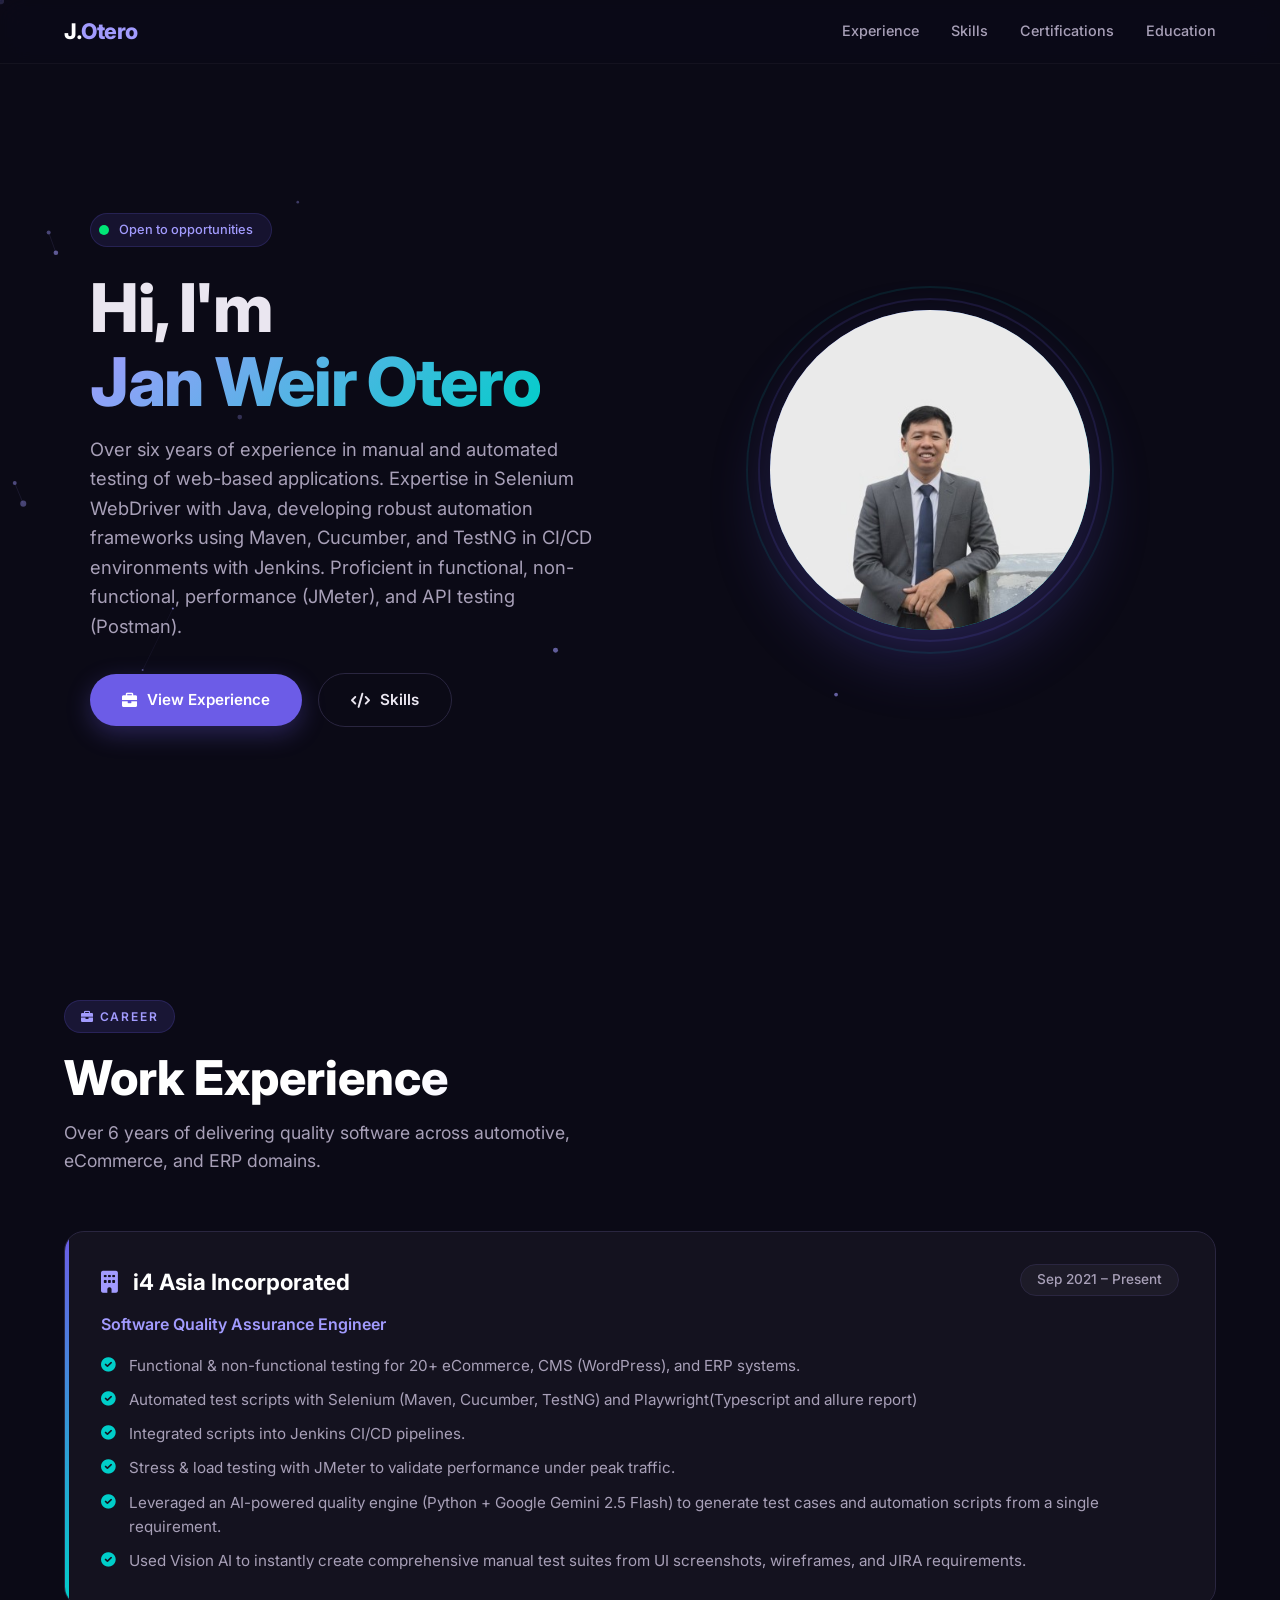
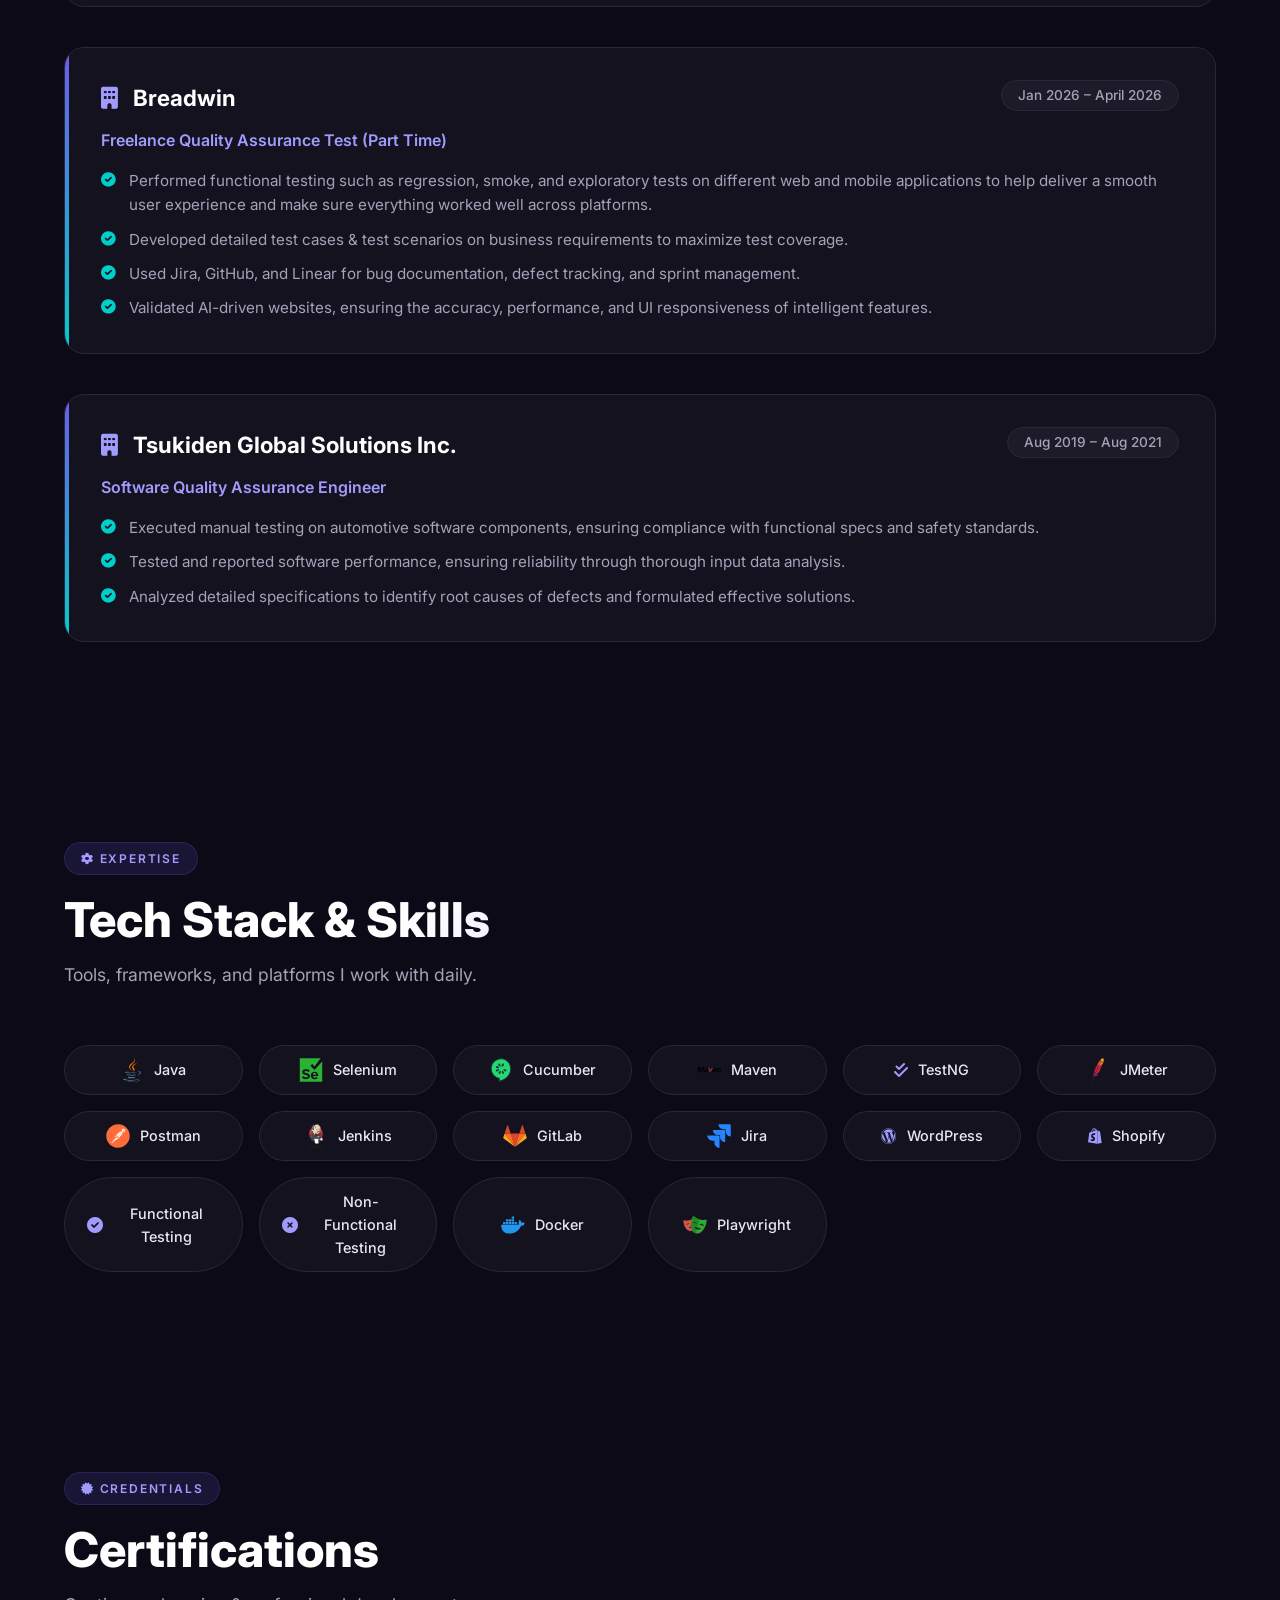
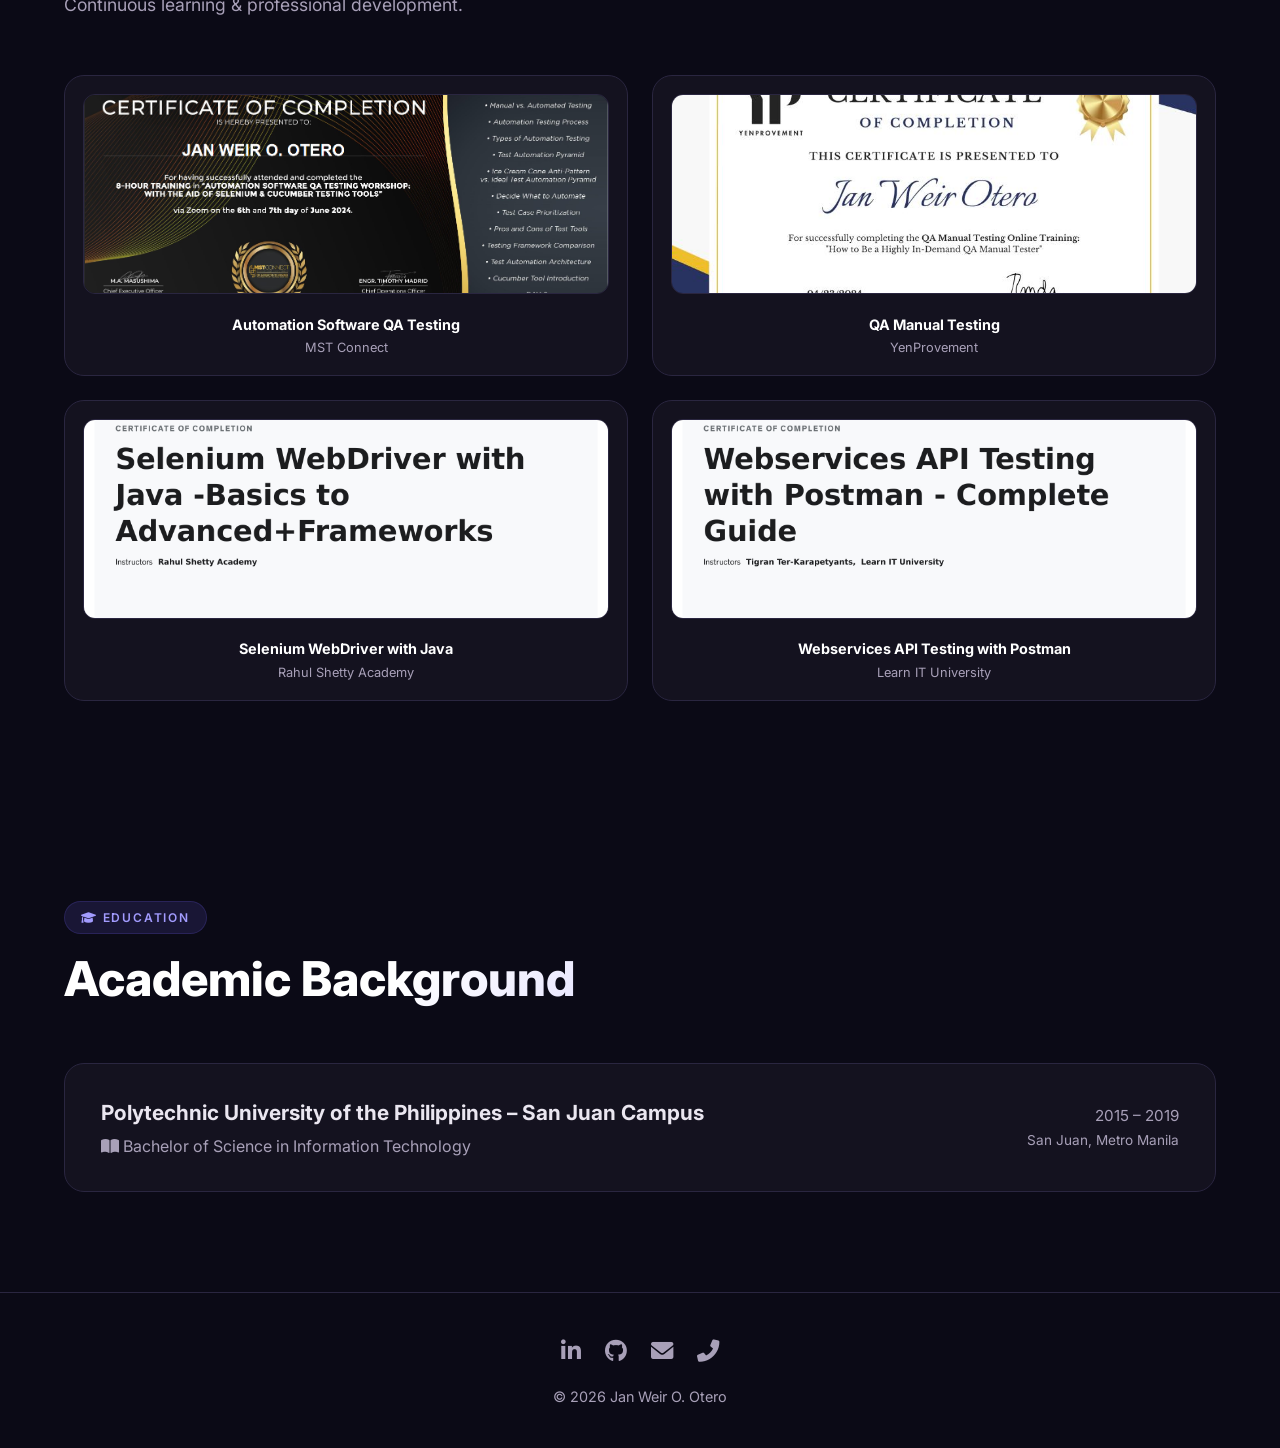
==== commit e2f7096f: "update of the descriptions" ====
--- a/index.html
+++ b/index.html
@@ -1020,10 +1020,10 @@
                         Hi, I'm <br /><span class="highlight">Jan Weir Otero</span>
                     </h1>
                     <p>
-                        Software Quality Assurance Engineer with over 6 years of experience in
-                        both manual and automated testing of web-based applications.
-                        Proficient in creating and executing test cases, performing functional testing,
-                        non-functional testing and tracking defects.
+                        Over six years of experience in manual and automated testing of web-based applications. Expertise in 
+                        Selenium WebDriver with Java, developing robust automation frameworks using Maven, Cucumber, and
+                        TestNG in CI/CD environments with Jenkins. Proficient in functional, non-functional, performance (JMeter),
+                        and API testing (Postman).
                     </p>
                     <div class="hero-actions">
                         <a href="#experience" class="btn">
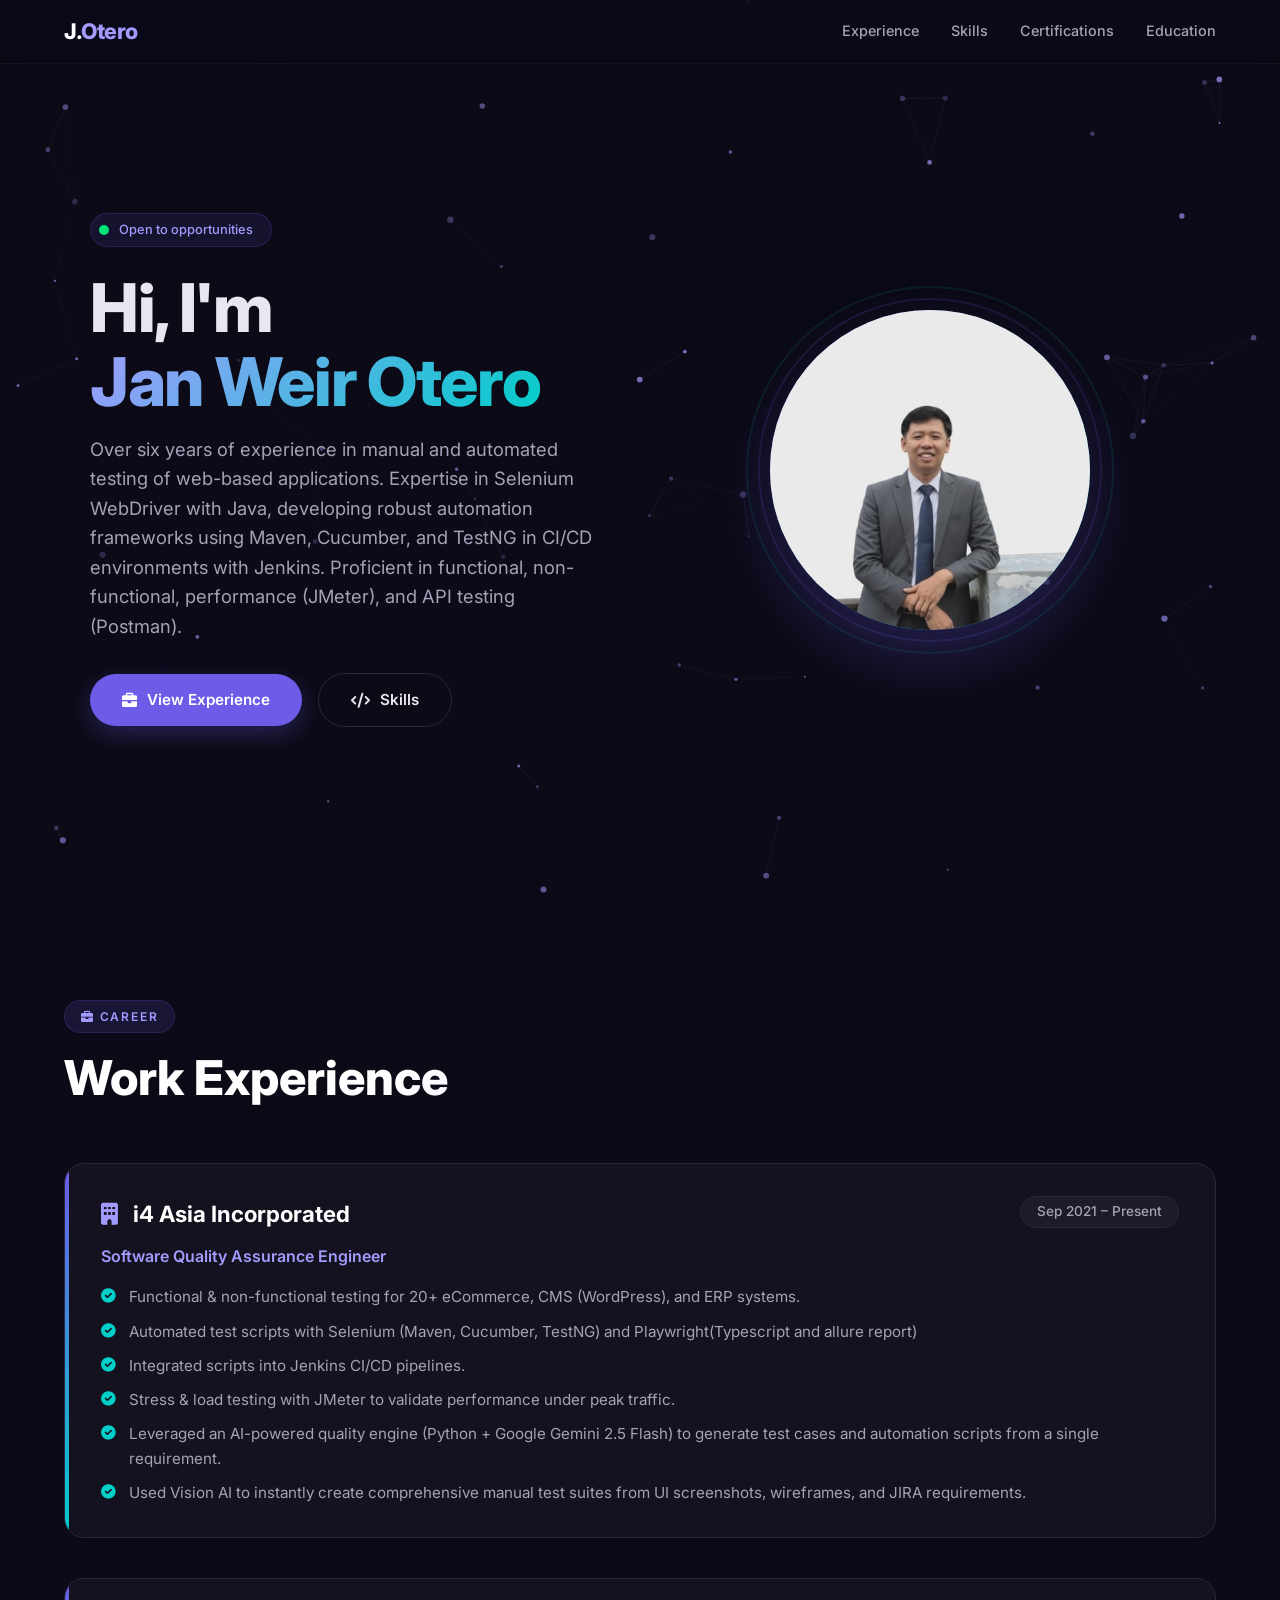
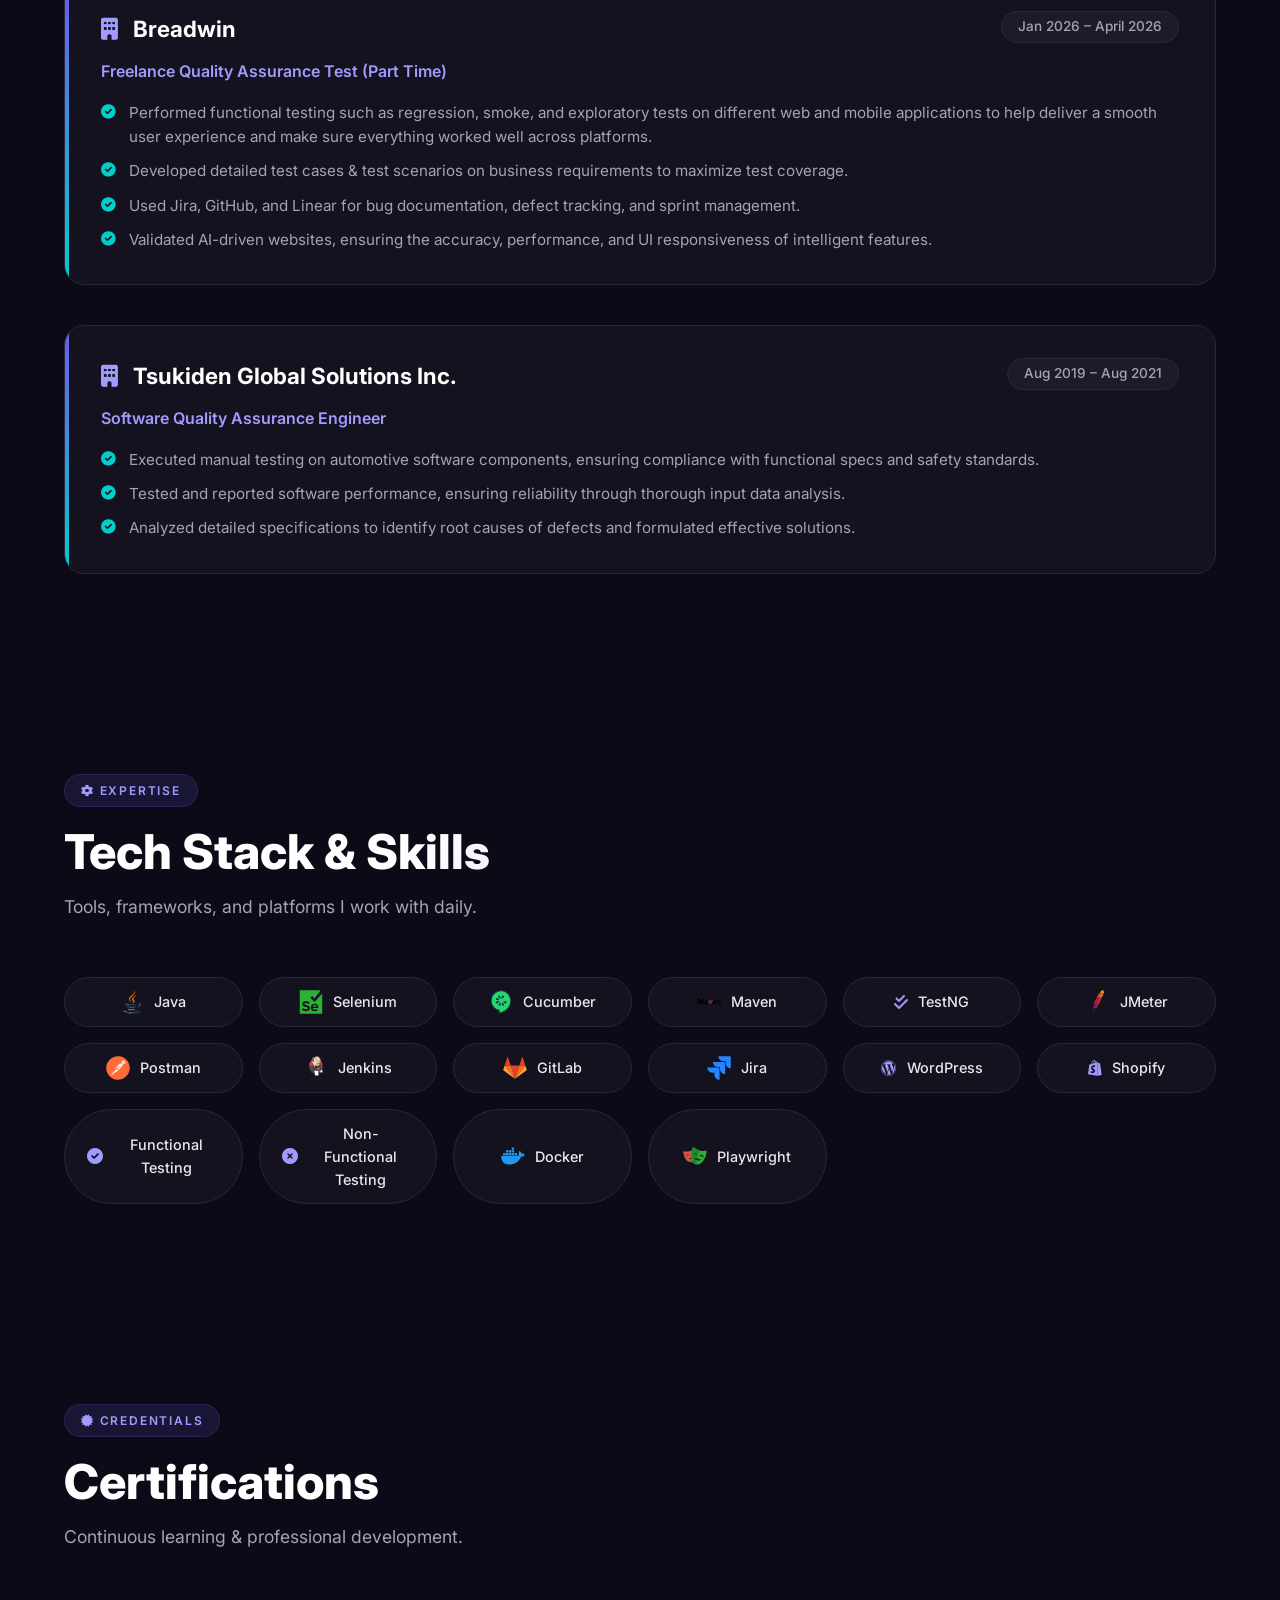
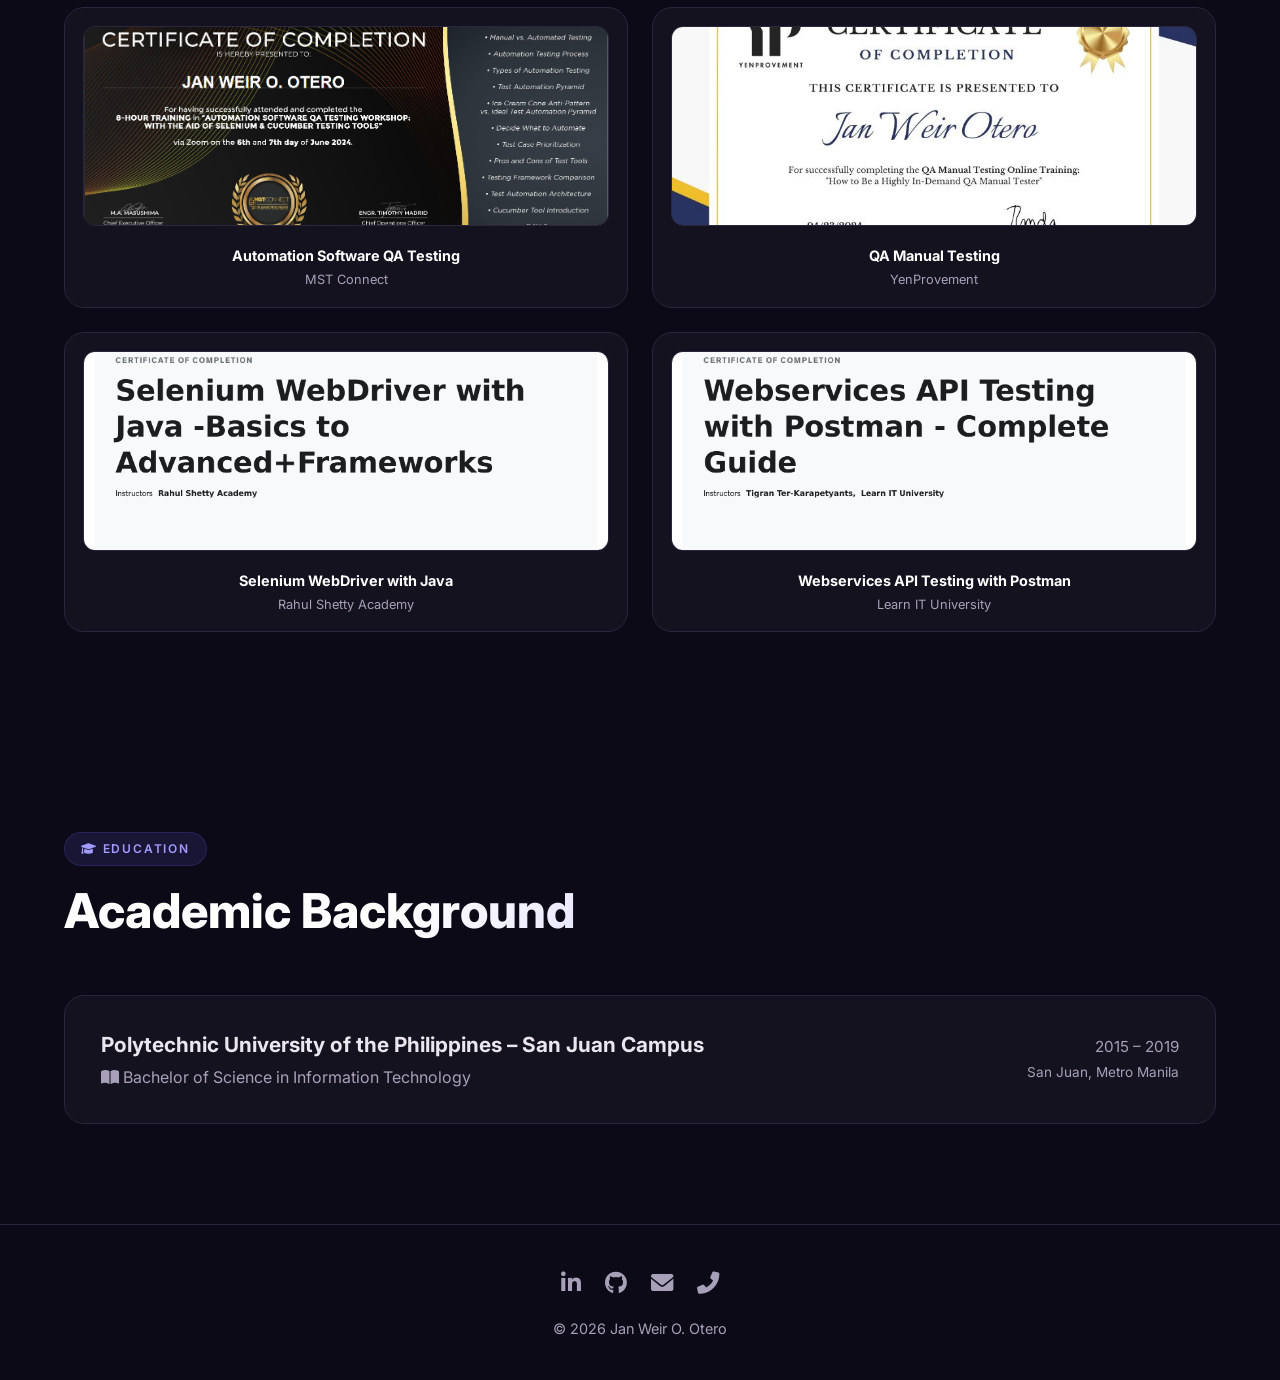
==== commit f56ae97b: "added" ====
--- a/index.html
+++ b/index.html
@@ -1054,8 +1054,6 @@
             <div class="section-header reveal">
                 <span class="section-label"><i class="fas fa-briefcase"></i> Career</span>
                 <h2 class="section-title">Work Experience</h2>
-                <p class="section-sub">Over 6 years of delivering quality software across automotive, eCommerce, and ERP
-                    domains.</p>
             </div>
 
             <div class="timeline">
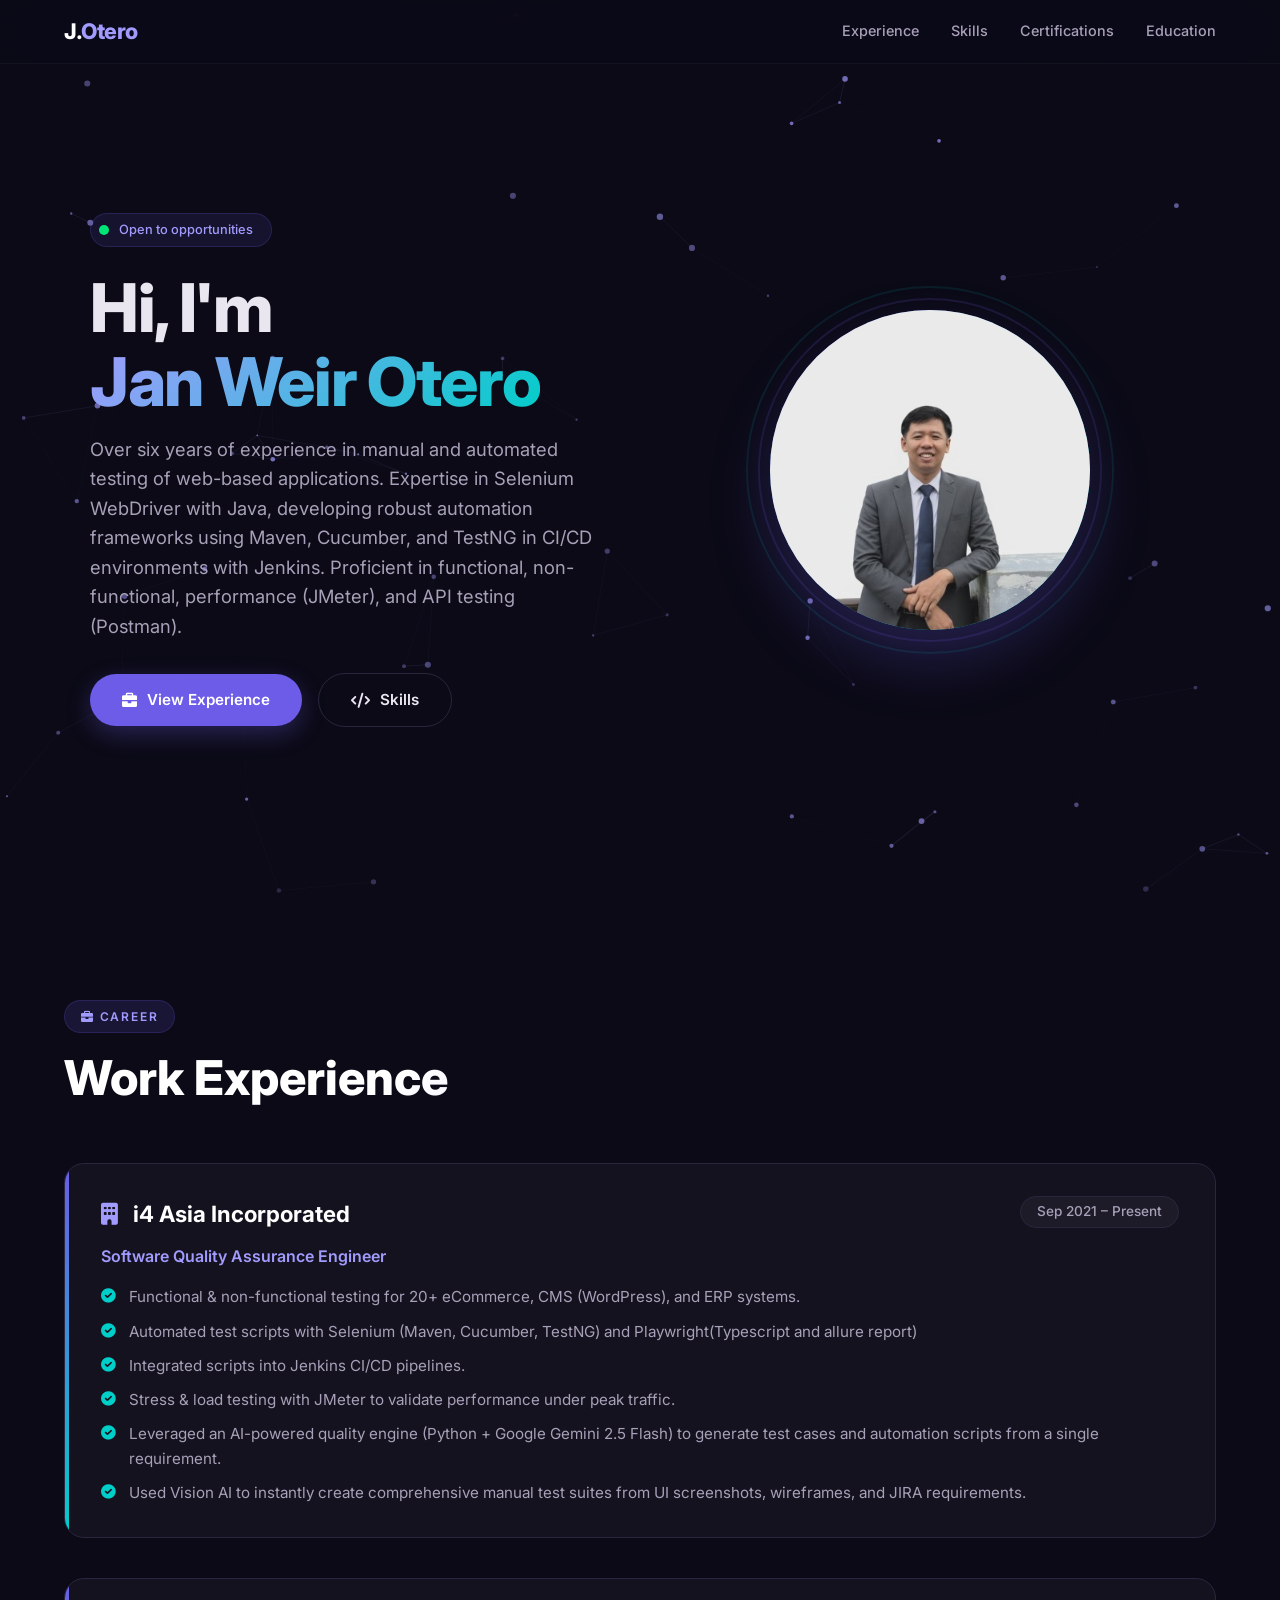
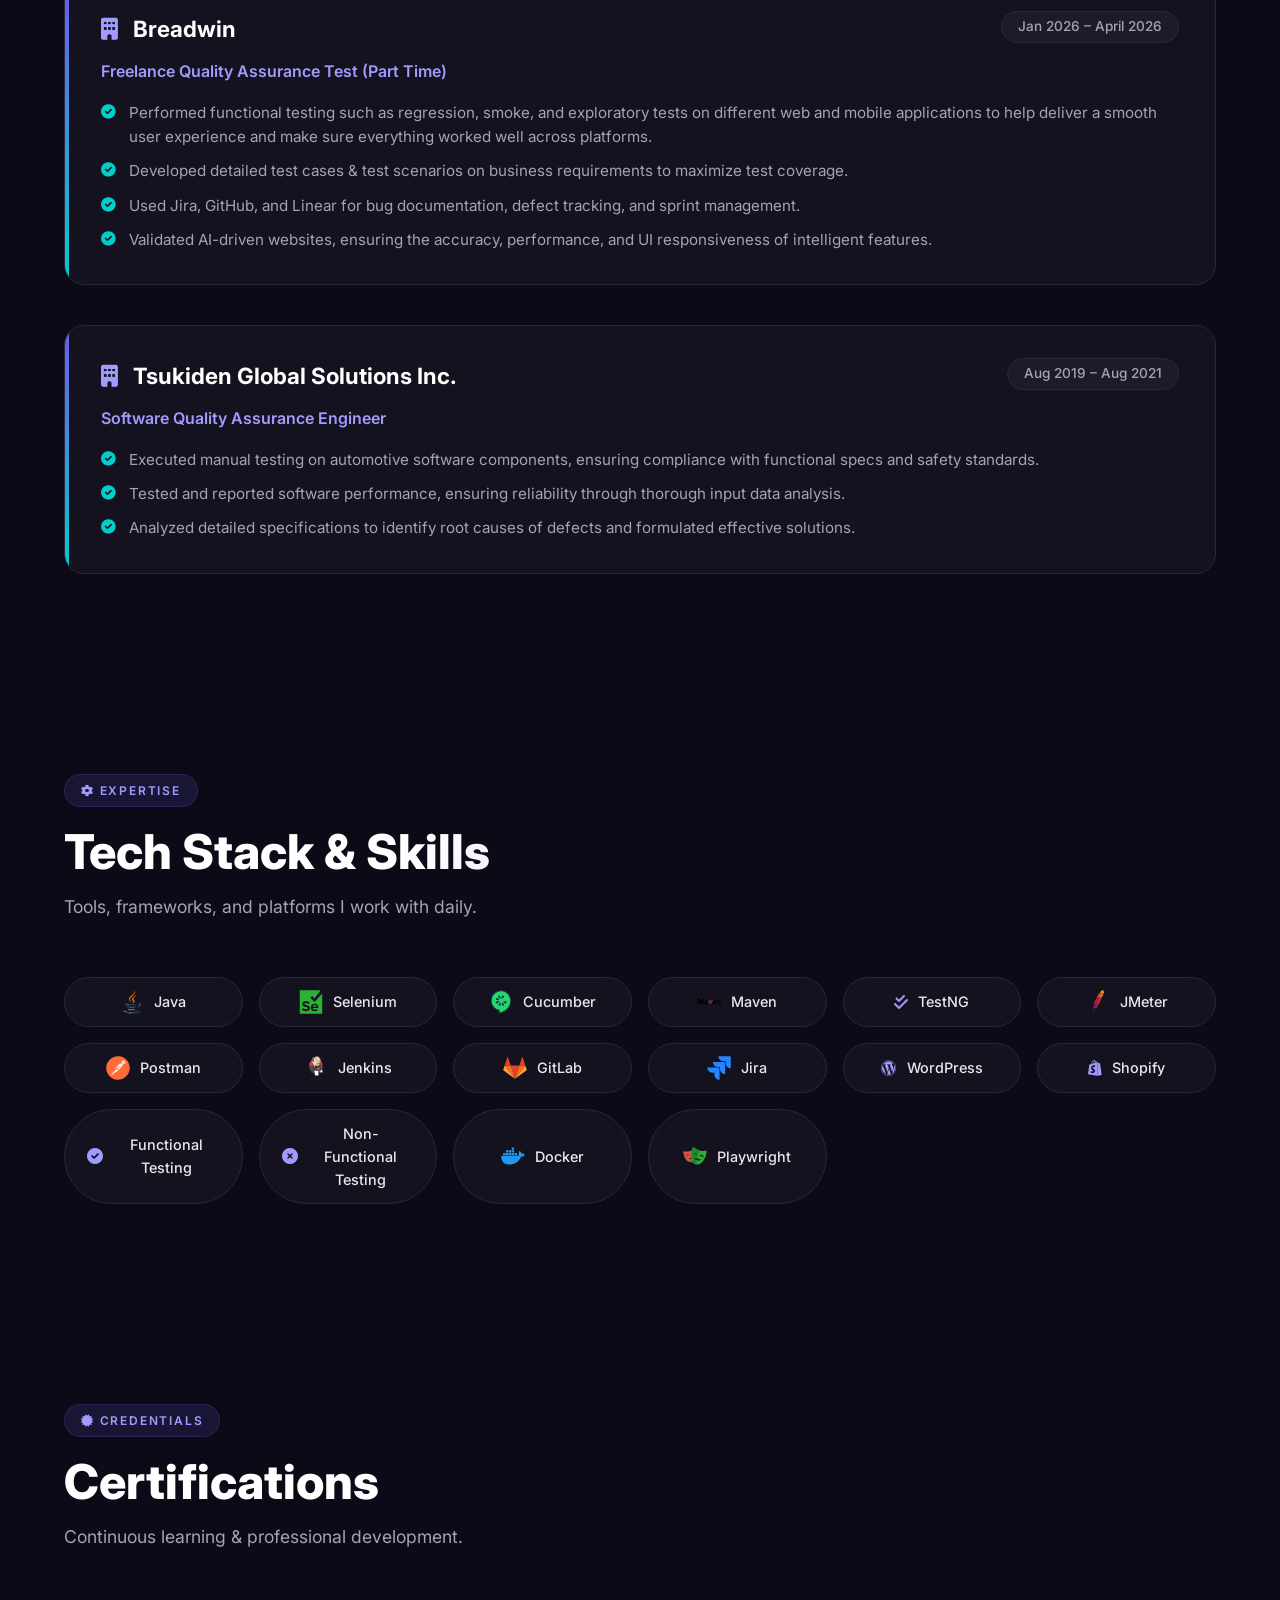
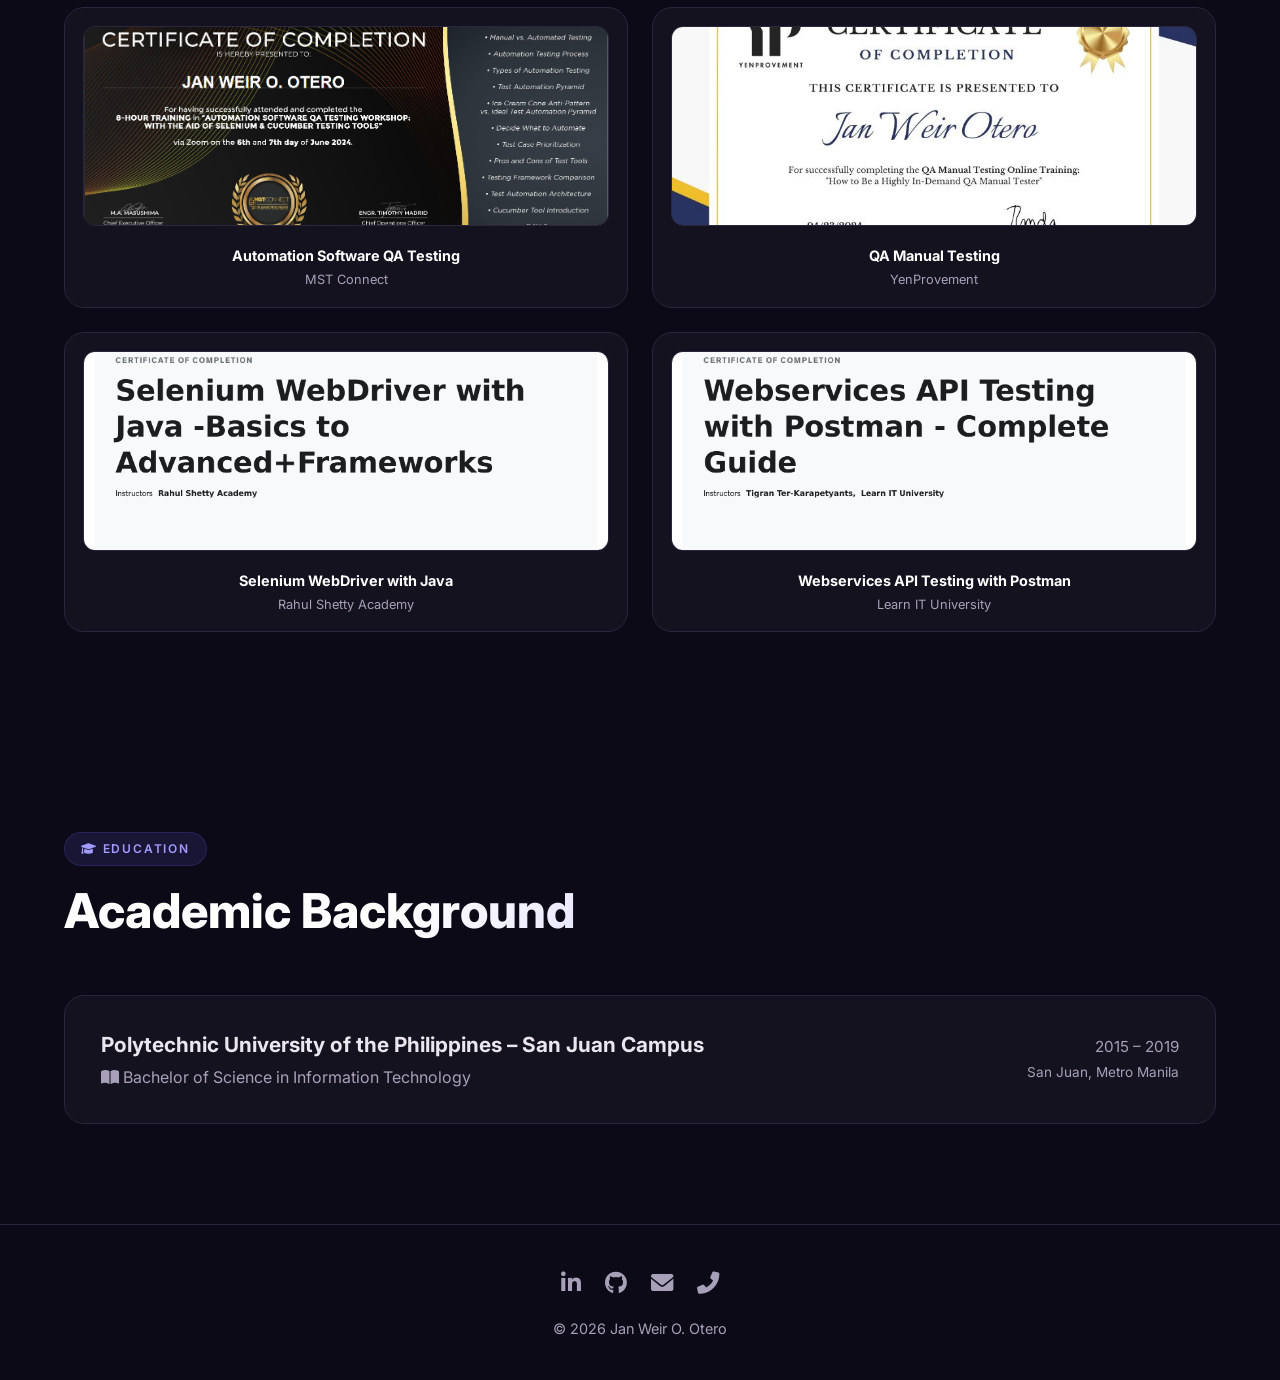
==== commit baafb987: "separated files dsd  c" ====
--- a/index.html
+++ b/index.html
@@ -13,979 +13,9 @@
         rel="stylesheet" />
     <!-- Font Awesome 6 (free) -->
     <link rel="stylesheet" href="https://cdnjs.cloudflare.com/ajax/libs/font-awesome/6.0.0-beta3/css/all.min.css" />
-    <style>
-        /* ---------- RESET & BASE ---------- */
-        *,
-        *::before,
-        *::after {
-            margin: 0;
-            padding: 0;
-            box-sizing: border-box;
-        }
-
-        :root {
-            --primary: #6c5ce7;
-            --primary-light: #a29bfe;
-            --primary-dark: #4a3db8;
-            --secondary: #00cec9;
-            --accent: #fd79a8;
-            --bg: #0b0a16;
-            --bg-card: #14121f;
-            --bg-card-hover: #1e1b30;
-            --text: #eae6f0;
-            --text-muted: #a8a0b8;
-            --border: #2a2640;
-            --shadow: 0 20px 40px -12px rgba(0, 0, 0, 0.7);
-            --radius: 20px;
-            --transition: 0.35s cubic-bezier(0.4, 0, 0.2, 1);
-        }
-
-        html {
-            scroll-behavior: smooth;
-        }
-
-        body {
-            font-family: 'Inter', sans-serif;
-            background: var(--bg);
-            color: var(--text);
-            line-height: 1.6;
-            overflow-x: hidden;
-        }
-
-        a {
-            color: var(--primary-light);
-            text-decoration: none;
-            transition: color var(--transition);
-        }
-
-        a:hover {
-            color: var(--secondary);
-        }
-
-        .container {
-            max-width: 1200px;
-            margin: 0 auto;
-            padding: 0 24px;
-        }
-
-        /* ---------- SCROLLBAR ---------- */
-        ::-webkit-scrollbar {
-            width: 8px;
-        }
-
-        ::-webkit-scrollbar-track {
-            background: var(--bg);
-        }
-
-        ::-webkit-scrollbar-thumb {
-            background: var(--primary);
-            border-radius: 10px;
-        }
-
-        ::-webkit-scrollbar-thumb:hover {
-            background: var(--primary-light);
-        }
-
-        /* ---------- UTILITY ---------- */
-        .section-label {
-            display: inline-block;
-            font-size: 0.75rem;
-            font-weight: 600;
-            letter-spacing: 0.15em;
-            text-transform: uppercase;
-            color: var(--primary-light);
-            background: rgba(108, 92, 231, 0.15);
-            padding: 6px 16px;
-            border-radius: 100px;
-            margin-bottom: 16px;
-            border: 1px solid rgba(108, 92, 231, 0.2);
-        }
-
-        .section-title {
-            font-size: clamp(2rem, 5vw, 3rem);
-            font-weight: 800;
-            line-height: 1.2;
-            margin-bottom: 12px;
-            background: linear-gradient(135deg, #fff 30%, var(--primary-light));
-            -webkit-background-clip: text;
-            -webkit-text-fill-color: transparent;
-            background-clip: text;
-        }
-
-        .section-sub {
-            font-size: 1.1rem;
-            color: var(--text-muted);
-            max-width: 560px;
-        }
-
-        /* ---------- FLOATING PARTICLES (canvas) ---------- */
-        #particles-canvas {
-            position: fixed;
-            top: 0;
-            left: 0;
-            width: 100%;
-            height: 100%;
-            z-index: 0;
-            pointer-events: none;
-        }
-
-        /* ---------- HEADER / NAV ---------- */
-        header {
-            position: fixed;
-            top: 0;
-            left: 0;
-            width: 100%;
-            z-index: 1000;
-            background: rgba(11, 10, 22, 0.75);
-            backdrop-filter: blur(16px) saturate(180%);
-            border-bottom: 1px solid rgba(255, 255, 255, 0.04);
-            padding: 14px 0;
-            transition: background var(--transition);
-        }
-
-        header .container {
-            display: flex;
-            align-items: center;
-            justify-content: space-between;
-        }
-
-        .logo {
-            font-size: 1.35rem;
-            font-weight: 800;
-            letter-spacing: -0.02em;
-            color: #fff;
-        }
-
-        .logo span {
-            color: var(--primary-light);
-        }
-
-        .nav-links {
-            display: flex;
-            gap: 32px;
-            list-style: none;
-        }
-
-        .nav-links a {
-            font-size: 0.9rem;
-            font-weight: 500;
-            color: var(--text-muted);
-            position: relative;
-            transition: color var(--transition);
-        }
-
-        .nav-links a::after {
-            content: '';
-            position: absolute;
-            bottom: -4px;
-            left: 0;
-            width: 0;
-            height: 2px;
-            background: var(--primary-light);
-            transition: width var(--transition);
-        }
-
-        .nav-links a:hover {
-            color: #fff;
-        }
-
-        .nav-links a:hover::after {
-            width: 100%;
-        }
-
-        .nav-toggle {
-            display: none;
-            flex-direction: column;
-            gap: 6px;
-            background: none;
-            border: none;
-            cursor: pointer;
-            padding: 4px;
-        }
-
-        .nav-toggle span {
-            display: block;
-            width: 28px;
-            height: 2.5px;
-            background: var(--text);
-            border-radius: 4px;
-            transition: var(--transition);
-        }
-
-        /* ---------- HERO ---------- */
-        .hero {
-            position: relative;
-            z-index: 1;
-            min-height: 100vh;
-            display: flex;
-            align-items: center;
-            padding: 120px 0 80px;
-        }
-
-        .hero-grid {
-            display: grid;
-            grid-template-columns: 1fr 1fr;
-            gap: 60px;
-            align-items: center;
-        }
-
-        .hero-badge {
-            display: inline-flex;
-            align-items: center;
-            gap: 10px;
-            background: rgba(108, 92, 231, 0.12);
-            border: 1px solid rgba(108, 92, 231, 0.2);
-            border-radius: 100px;
-            padding: 6px 18px 6px 8px;
-            font-size: 0.8rem;
-            font-weight: 500;
-            color: var(--primary-light);
-            margin-bottom: 24px;
-        }
-
-        .hero-badge .dot {
-            width: 10px;
-            height: 10px;
-            border-radius: 50%;
-            background: #00e676;
-            animation: pulse-dot 2s infinite;
-        }
-
-        @keyframes pulse-dot {
-
-            0%,
-            100% {
-                opacity: 1;
-                transform: scale(1);
-            }
-
-            50% {
-                opacity: 0.5;
-                transform: scale(0.8);
-            }
-        }
-
-        .hero h1 {
-            font-size: clamp(2.6rem, 6vw, 4.2rem);
-            font-weight: 800;
-            line-height: 1.1;
-            letter-spacing: -0.02em;
-            margin-bottom: 16px;
-        }
-
-        .hero h1 .highlight {
-            background: linear-gradient(135deg, var(--primary-light), var(--secondary));
-            -webkit-background-clip: text;
-            -webkit-text-fill-color: transparent;
-            background-clip: text;
-        }
-
-        .hero p {
-            font-size: 1.15rem;
-            color: var(--text-muted);
-            max-width: 520px;
-            margin-bottom: 32px;
-        }
-
-        .hero-actions {
-            display: flex;
-            flex-wrap: wrap;
-            gap: 16px;
-            align-items: center;
-        }
-
-        .btn {
-            display: inline-flex;
-            align-items: center;
-            gap: 10px;
-            padding: 14px 32px;
-            border-radius: 60px;
-            font-weight: 600;
-            font-size: 0.95rem;
-            border: none;
-            cursor: pointer;
-            transition: all var(--transition);
-            background: var(--primary);
-            color: #fff;
-            box-shadow: 0 8px 24px rgba(108, 92, 231, 0.3);
-        }
-
-        .btn:hover {
-            transform: translateY(-3px);
-            box-shadow: 0 14px 32px rgba(108, 92, 231, 0.45);
-            background: var(--primary-dark);
-        }
-
-        .btn-outline {
-            background: transparent;
-            border: 1.5px solid var(--border);
-            color: var(--text);
-            box-shadow: none;
-        }
-
-        .btn-outline:hover {
-            border-color: var(--primary-light);
-            background: rgba(108, 92, 231, 0.08);
-            box-shadow: none;
-        }
-
-        /* hero visual (avatar/illustration) */
-        .hero-visual {
-            display: flex;
-            justify-content: center;
-            align-items: center;
-            position: relative;
-        }
-
-        .hero-avatar {
-            width: 320px;
-            height: 320px;
-            border-radius: 50%;
-            background: linear-gradient(135deg, var(--primary), var(--secondary));
-            display: flex;
-            align-items: center;
-            justify-content: center;
-            font-size: 7rem;
-            color: #fff;
-            box-shadow: 0 30px 60px rgba(108, 92, 231, 0.25);
-            position: relative;
-            animation: float 6s ease-in-out infinite;
-        }
-
-        @keyframes float {
-
-            0%,
-            100% {
-                transform: translateY(0px);
-            }
-
-            50% {
-                transform: translateY(-16px);
-            }
-        }
-
-        .hero-avatar .ring {
-            position: absolute;
-            inset: -12px;
-            border-radius: 50%;
-            border: 2px solid rgba(108, 92, 231, 0.15);
-            animation: spin-ring 20s linear infinite;
-        }
-
-        .hero-avatar .ring:nth-child(2) {
-            inset: -24px;
-            border-color: rgba(0, 206, 201, 0.1);
-            animation-duration: 30s;
-            animation-direction: reverse;
-        }
-
-        @keyframes spin-ring {
-            to {
-                transform: rotate(360deg);
-            }
-        }
-
-        /* floating tags */
-        .float-tag {
-            position: absolute;
-            background: var(--bg-card);
-            border: 1px solid var(--border);
-            border-radius: 60px;
-            padding: 8px 18px;
-            font-size: 0.75rem;
-            font-weight: 600;
-            color: var(--text-muted);
-            box-shadow: var(--shadow);
-            animation: float-tag 5s ease-in-out infinite;
-            white-space: nowrap;
-        }
-
-        .float-tag i {
-            margin-right: 6px;
-            color: var(--secondary);
-        }
-
-        .float-tag:nth-child(3) {
-            top: 10%;
-            right: -10%;
-            animation-delay: 0.5s;
-        }
-
-        .float-tag:nth-child(4) {
-            bottom: 15%;
-            left: -15%;
-            animation-delay: 1.2s;
-        }
-
-        .float-tag:nth-child(5) {
-            bottom: 30%;
-            right: -5%;
-            animation-delay: 2s;
-        }
-
-        @keyframes float-tag {
-
-            0%,
-            100% {
-                transform: translateY(0px);
-            }
-
-            50% {
-                transform: translateY(-8px);
-            }
-        }
-
-        /* ---------- SECTION COMMON ---------- */
-        section {
-            position: relative;
-            z-index: 1;
-            padding: 100px 0;
-        }
-
-        .section-header {
-            margin-bottom: 56px;
-        }
-
-        /* ---------- EXPERIENCE ---------- */
-        .timeline {
-            display: flex;
-            flex-direction: column;
-            gap: 40px;
-        }
-
-        .timeline-item {
-            background: var(--bg-card);
-            border: 1px solid var(--border);
-            border-radius: var(--radius);
-            padding: 32px 36px;
-            transition: all var(--transition);
-            position: relative;
-            overflow: hidden;
-        }
-
-        .timeline-item::before {
-            content: '';
-            position: absolute;
-            top: 0;
-            left: 0;
-            width: 4px;
-            height: 100%;
-            background: linear-gradient(to bottom, var(--primary), var(--secondary));
-            border-radius: 4px 0 0 4px;
-        }
-
-        .timeline-item:hover {
-            background: var(--bg-card-hover);
-            border-color: var(--primary);
-            transform: translateX(6px);
-            box-shadow: var(--shadow);
-        }
-
-        .timeline-header {
-            display: flex;
-            flex-wrap: wrap;
-            justify-content: space-between;
-            align-items: flex-start;
-            margin-bottom: 12px;
-            gap: 12px;
-        }
-
-        .timeline-company {
-            font-size: 1.4rem;
-            font-weight: 700;
-            color: #fff;
-        }
-
-        .timeline-company i {
-            color: var(--primary-light);
-            margin-right: 10px;
-        }
-
-        .timeline-date {
-            font-size: 0.85rem;
-            font-weight: 500;
-            color: var(--text-muted);
-            background: rgba(255, 255, 255, 0.04);
-            padding: 4px 16px;
-            border-radius: 40px;
-            border: 1px solid var(--border);
-        }
-
-        .timeline-role {
-            font-size: 1rem;
-            font-weight: 600;
-            color: var(--primary-light);
-            margin-bottom: 16px;
-        }
-
-        .timeline-desc {
-            list-style: none;
-            display: flex;
-            flex-direction: column;
-            gap: 10px;
-        }
-
-        .timeline-desc li {
-            display: flex;
-            gap: 14px;
-            font-size: 0.95rem;
-            color: var(--text-muted);
-        }
-
-        .timeline-desc li i {
-            color: var(--secondary);
-            font-size: 0.9rem;
-            margin-top: 4px;
-            flex-shrink: 0;
-        }
-
-        /* ---------- SKILLS ---------- */
-        .skills-grid {
-            display: grid;
-            grid-template-columns: repeat(auto-fill, minmax(160px, 1fr));
-            gap: 16px;
-            margin-top: 12px;
-        }
-
-        .skill-chip {
-            background: var(--bg-card);
-            border: 1px solid var(--border);
-            border-radius: 60px;
-            padding: 12px 22px;
-            font-size: 0.9rem;
-            font-weight: 500;
-            color: var(--text);
-            text-align: center;
-            transition: all var(--transition);
-            display: flex;
-            align-items: center;
-            justify-content: center;
-            gap: 10px;
-        }
-
-        .skill-chip i {
-            color: var(--primary-light);
-            font-size: 1rem;
-        }
-
-        .skill-chip:hover {
-            border-color: var(--primary-light);
-            background: var(--bg-card-hover);
-            transform: translateY(-4px) scale(1.02);
-            box-shadow: 0 12px 28px rgba(108, 92, 231, 0.15);
-        }
-
-        .cert-list {
-            display: flex;
-            flex-wrap: wrap;
-            gap: 14px;
-            margin-top: 20px;
-        }
-
-        .cert-item {
-            background: var(--bg-card);
-            border: 1px solid var(--border);
-            border-radius: 40px;
-            padding: 10px 22px;
-            font-size: 0.85rem;
-            color: var(--text-muted);
-            display: flex;
-            align-items: center;
-            gap: 10px;
-            transition: var(--transition);
-        }
-
-        .cert-item i {
-            color: #f1c40f;
-        }
-
-        .cert-item:hover {
-            border-color: var(--secondary);
-            color: #fff;
-        }
-
-        /* Certificate Grid */
-        .cert-grid {
-            display: grid;
-            grid-template-columns: repeat(auto-fit, minmax(400px, 1fr));
-            gap: 24px;
-            margin-top: 10px;
-        }
-
-        /* Each certificate card */
-        .cert-card {
-            background: var(--bg-card);
-            border: 1px solid var(--border);
-            border-radius: var(--radius);
-            padding: 18px 18px 16px;
-            text-align: center;
-            cursor: pointer;
-            transition: all var(--transition);
-            overflow: hidden;
-        }
-
-        .cert-card:hover {
-            transform: translateY(-8px);
-            border-color: var(--primary-light);
-            box-shadow: 0 16px 40px rgba(108, 92, 231, 0.15);
-            background: var(--bg-card-hover);
-        }
-
-        /* The certificate image */
-        .cert-card img {
-            width: 100%;
-            height: 200px;
-            object-fit: cover;
-            /* Crops nicely to fit */
-            border-radius: 12px;
-            border: 1px solid var(--border);
-            transition: transform 0.3s ease;
-            background: #fff;
-            /* White background for paper certificates */
-        }
-
-        .cert-card:hover img {
-            transform: scale(1.02);
-            /* Slight zoom on hover */
-        }
-
-        /* Certificate text */
-        .cert-card-title {
-            font-weight: 700;
-            font-size: 0.9rem;
-            margin-top: 14px;
-            color: #fff;
-            line-height: 1.3;
-        }
-
-        .cert-card-sub {
-            font-size: 0.8rem;
-            color: var(--text-muted);
-            margin-top: 4px;
-        }
-
-        /* ---------- Modal (Lightbox) ---------- */
-        .modal {
-            display: none;
-            position: fixed;
-            z-index: 9999;
-            left: 0;
-            top: 0;
-            width: 100%;
-            height: 100%;
-            background-color: rgba(11, 10, 22, 0.92);
-            backdrop-filter: blur(8px);
-            animation: fadeIn 0.3s ease;
-        }
-
-        .modal-content {
-            display: block;
-            max-width: 90%;
-            max-height: 85%;
-            margin: auto;
-            position: absolute;
-            top: 50%;
-            left: 50%;
-            transform: translate(-50%, -50%);
-            border-radius: 16px;
-            box-shadow: 0 30px 80px rgba(0, 0, 0, 0.8);
-            object-fit: contain;
-            background: #fff;
-            padding: 10px;
-        }
-
-        /* Close button */
-        .modal-close {
-            position: absolute;
-            top: 30px;
-            right: 50px;
-            color: #fff;
-            font-size: 3rem;
-            font-weight: 300;
-            cursor: pointer;
-            transition: 0.3s;
-            z-index: 10;
-            line-height: 1;
-        }
-
-        .modal-close:hover {
-            color: var(--primary-light);
-            transform: rotate(90deg);
-        }
-
-        /* Caption */
-        .modal-caption {
-            position: absolute;
-            bottom: 40px;
-            left: 0;
-            width: 100%;
-            text-align: center;
-            color: #ccc;
-            font-size: 1rem;
-            padding: 0 20px;
-        }
-
-        @keyframes fadeIn {
-            from {
-                opacity: 0;
-            }
-
-            to {
-                opacity: 1;
-            }
-        }
-
-        /* Responsive */
-        @media (max-width: 600px) {
-            .cert-grid {
-                grid-template-columns: 1fr 1fr;
-            }
-
-            .cert-card img {
-                height: 120px;
-            }
-        }
-
-        @media (max-width: 420px) {
-            .cert-grid {
-                grid-template-columns: 1fr;
-            }
-        }
-
-
-
-        /* Responsive */
-        @media (max-width: 600px) {
-            .cert-grid {
-                grid-template-columns: 1fr 1fr;
-                /* 2 columns on small screens */
-            }
-
-            .cert-card img {
-                height: 120px;
-            }
-        }
-
-        @media (max-width: 420px) {
-            .cert-grid {
-                grid-template-columns: 1fr;
-                /* 1 column on very small screens */
-            }
-        }
-
-        /* ---------- EDUCATION ---------- */
-        .edu-card {
-            background: var(--bg-card);
-            border: 1px solid var(--border);
-            border-radius: var(--radius);
-            padding: 32px 36px;
-            display: flex;
-            flex-wrap: wrap;
-            justify-content: space-between;
-            align-items: center;
-            transition: var(--transition);
-        }
-
-        .edu-card:hover {
-            border-color: var(--primary-light);
-            background: var(--bg-card-hover);
-            transform: scale(1.01);
-        }
-
-        .edu-left h3 {
-            font-size: 1.3rem;
-            font-weight: 700;
-        }
-
-        .edu-left p {
-            color: var(--text-muted);
-            margin-top: 4px;
-        }
-
-        .edu-right {
-            text-align: right;
-            color: var(--text-muted);
-            font-size: 0.95rem;
-        }
-
-        /* ---------- FOOTER ---------- */
-        footer {
-            position: relative;
-            z-index: 1;
-            border-top: 1px solid var(--border);
-            padding: 40px 0;
-            text-align: center;
-            color: var(--text-muted);
-            font-size: 0.9rem;
-        }
-
-        footer .socials {
-            display: flex;
-            justify-content: center;
-            gap: 24px;
-            margin-bottom: 16px;
-        }
-
-        footer .socials a {
-            font-size: 1.4rem;
-            color: var(--text-muted);
-            transition: var(--transition);
-        }
-
-        footer .socials a:hover {
-            color: var(--primary-light);
-            transform: translateY(-3px);
-        }
-
-        /* ---------- RESPONSIVE ---------- */
-        @media (max-width: 992px) {
-            .hero-grid {
-                grid-template-columns: 1fr;
-                text-align: center;
-            }
-
-            .hero p {
-                margin-left: auto;
-                margin-right: auto;
-            }
-
-            .hero-actions {
-                justify-content: center;
-            }
-
-            .hero-avatar {
-                width: 240px;
-                height: 240px;
-                font-size: 5rem;
-            }
-
-            .float-tag {
-                display: none;
-            }
-
-            .timeline-item {
-                padding: 24px;
-            }
-        }
-
-        @media (max-width: 768px) {
-            .nav-links {
-                position: fixed;
-                top: 0;
-                right: -100%;
-                width: 260px;
-                height: 100vh;
-                background: var(--bg-card);
-                flex-direction: column;
-                padding: 80px 32px 32px;
-                gap: 24px;
-                transition: right 0.4s cubic-bezier(0.4, 0, 0.2, 1);
-                border-left: 1px solid var(--border);
-            }
-
-            .nav-links.open {
-                right: 0;
-            }
-
-            .nav-toggle {
-                display: flex;
-                z-index: 1001;
-            }
-
-            .nav-toggle.open span:nth-child(1) {
-                transform: rotate(45deg) translate(6px, 6px);
-            }
-
-            .nav-toggle.open span:nth-child(2) {
-                opacity: 0;
-            }
-
-            .nav-toggle.open span:nth-child(3) {
-                transform: rotate(-45deg) translate(6px, -6px);
-            }
-
-            .hero {
-                padding: 100px 0 60px;
-            }
-
-            .hero h1 {
-                font-size: 2.4rem;
-            }
-
-            .hero-avatar {
-                width: 180px;
-                height: 180px;
-                font-size: 4rem;
-            }
-
-            section {
-                padding: 60px 0;
-            }
-
-            .timeline-header {
-                flex-direction: column;
-            }
-
-            .edu-card {
-                flex-direction: column;
-                text-align: center;
-                gap: 12px;
-            }
-
-            .edu-right {
-                text-align: center;
-            }
-
-            .skills-grid {
-                grid-template-columns: repeat(auto-fill, minmax(130px, 1fr));
-            }
-        }
-
-        @media (max-width: 480px) {
-            .container {
-                padding: 0 16px;
-            }
-
-            .btn {
-                padding: 12px 24px;
-                font-size: 0.85rem;
-            }
-
-            .timeline-item {
-                padding: 18px;
-            }
-        }
-
-        /* ---------- REVEAL ANIMATIONS (intersection) ---------- */
-        .reveal {
-            opacity: 0;
-            transform: translateY(40px);
-            transition: opacity 0.8s ease, transform 0.8s ease;
-        }
-
-        .reveal.visible {
-            opacity: 1;
-            transform: translateY(0);
-        }
-
-        .reveal-delay-1 {
-            transition-delay: 0.1s;
-        }
-
-        .reveal-delay-2 {
-            transition-delay: 0.2s;
-        }
-
-        .reveal-delay-3 {
-            transition-delay: 0.3s;
-        }
-
-        .reveal-delay-4 {
-            transition-delay: 0.4s;
-        }
-    </style>
+    <link rel="stylesheet" href="style.css" />
+    
 </head>
-
 <body>
 
     <!-- ===== PARTICLES CANVAS ===== -->
@@ -1253,162 +283,8 @@
         </div>
     </footer>
 
-    <!-- ===== SCRIPTS ===== -->
-    <script>
-        // -------- Particles (Canvas) --------
-        (function () {
-            const canvas = document.getElementById('particles-canvas');
-            const ctx = canvas.getContext('2d');
-            let w, h;
-            const particles = [];
-            const COUNT = 70;
-
-            function resize() {
-                w = canvas.width = window.innerWidth;
-                h = canvas.height = window.innerHeight;
-            }
-            window.addEventListener('resize', resize);
-            resize();
-
-            class Particle {
-                constructor() {
-                    this.reset();
-                }
-                reset() {
-                    this.x = Math.random() * w;
-                    this.y = Math.random() * h;
-                    this.size = Math.random() * 2.5 + 0.8;
-                    this.speedX = (Math.random() - 0.5) * 0.4;
-                    this.speedY = (Math.random() - 0.5) * 0.4;
-                    this.opacity = Math.random() * 0.5 + 0.2;
-                }
-                update() {
-                    this.x += this.speedX;
-                    this.y += this.speedY;
-                    if (this.x < 0 || this.x > w || this.y < 0 || this.y > h) {
-                        this.reset();
-                    }
-                }
-                draw() {
-                    ctx.beginPath();
-                    ctx.arc(this.x, this.y, this.size, 0, Math.PI * 2);
-                    ctx.fillStyle = `rgba(162, 155, 254, ${this.opacity})`;
-                    ctx.fill();
-                }
-            }
-
-            for (let i = 0; i < COUNT; i++) {
-                particles.push(new Particle());
-            }
-
-            function drawLines() {
-                for (let i = 0; i < particles.length; i++) {
-                    for (let j = i + 1; j < particles.length; j++) {
-                        const dx = particles[i].x - particles[j].x;
-                        const dy = particles[i].y - particles[j].y;
-                        const dist = Math.sqrt(dx * dx + dy * dy);
-                        if (dist < 140) {
-                            const alpha = (1 - dist / 140) * 0.2;
-                            ctx.beginPath();
-                            ctx.moveTo(particles[i].x, particles[i].y);
-                            ctx.lineTo(particles[j].x, particles[j].y);
-                            ctx.strokeStyle = `rgba(162, 155, 254, ${alpha})`;
-                            ctx.lineWidth = 0.6;
-                            ctx.stroke();
-                        }
-                    }
-                }
-            }
-
-            function animate() {
-                ctx.clearRect(0, 0, w, h);
-                particles.forEach(p => {
-                    p.update();
-                    p.draw();
-                });
-                drawLines();
-                requestAnimationFrame(animate);
-            }
-            animate();
-        })();
-
-        // -------- Mobile Nav Toggle --------
-        const toggle = document.getElementById('navToggle');
-        const links = document.getElementById('navLinks');
-
-        toggle.addEventListener('click', () => {
-            links.classList.toggle('open');
-            toggle.classList.toggle('open');
-        });
-
-        // close on link click (mobile)
-        document.querySelectorAll('.nav-links a').forEach(link => {
-            link.addEventListener('click', () => {
-                links.classList.remove('open');
-                toggle.classList.remove('open');
-            });
-        });
-
-        // -------- Scroll Reveal (Intersection Observer) --------
-        const reveals = document.querySelectorAll('.reveal');
-
-        const observer = new IntersectionObserver((entries) => {
-            entries.forEach(entry => {
-                if (entry.isIntersecting) {
-                    entry.target.classList.add('visible');
-                }
-            });
-        }, {
-            threshold: 0.15,
-            rootMargin: '0px 0px -40px 0px'
-        });
-
-        reveals.forEach(el => observer.observe(el));
-
-        // -------- Smooth anchor scroll (no jump) --------
-        document.querySelectorAll('a[href^="#"]').forEach(anchor => {
-            anchor.addEventListener('click', function (e) {
-                const target = document.querySelector(this.getAttribute('href'));
-                if (target) {
-                    e.preventDefault();
-                    target.scrollIntoView({ behavior: 'smooth' });
-                }
-            });
-        });
-
-        document.getElementById('year').textContent = new Date().getFullYear();
-
-        // -------- Open Zoom (Lightbox) --------
-        function openZoom(imgElement) {
-            const modal = document.getElementById('imageModal');
-            const modalImg = document.getElementById('modalImg');
-            const caption = document.getElementById('modalCaption');
-
-            modal.style.display = 'block';
-            modalImg.src = imgElement.src;
-            caption.innerHTML = imgElement.alt || 'Certificate';
-        }
-
-        // -------- Close Zoom --------
-        function closeZoom() {
-            document.getElementById('imageModal').style.display = 'none';
-        }
-
-        // -------- Close with ESC Key --------
-        document.addEventListener('keydown', function (event) {
-            if (event.key === 'Escape') {
-                closeZoom();
-            }
-        });
-
-        // -------- Close by clicking outside the image --------
-        document.getElementById('imageModal').addEventListener('click', function (event) {
-            if (event.target === this) {
-                closeZoom();
-            }
-        });
-
-    </script>
+    <script src="script.js"></script>
+
 </body>
 
 </html>
--- a/style.css
+++ b/style.css
@@ -0,0 +1,970 @@
+/* ---------- RESET & BASE ---------- */
+        *,
+        *::before,
+        *::after {
+            margin: 0;
+            padding: 0;
+            box-sizing: border-box;
+        }
+
+        :root {
+            --primary: #6c5ce7;
+            --primary-light: #a29bfe;
+            --primary-dark: #4a3db8;
+            --secondary: #00cec9;
+            --accent: #fd79a8;
+            --bg: #0b0a16;
+            --bg-card: #14121f;
+            --bg-card-hover: #1e1b30;
+            --text: #eae6f0;
+            --text-muted: #a8a0b8;
+            --border: #2a2640;
+            --shadow: 0 20px 40px -12px rgba(0, 0, 0, 0.7);
+            --radius: 20px;
+            --transition: 0.35s cubic-bezier(0.4, 0, 0.2, 1);
+        }
+
+        html {
+            scroll-behavior: smooth;
+        }
+
+        body {
+            font-family: 'Inter', sans-serif;
+            background: var(--bg);
+            color: var(--text);
+            line-height: 1.6;
+            overflow-x: hidden;
+        }
+
+        a {
+            color: var(--primary-light);
+            text-decoration: none;
+            transition: color var(--transition);
+        }
+
+        a:hover {
+            color: var(--secondary);
+        }
+
+        .container {
+            max-width: 1200px;
+            margin: 0 auto;
+            padding: 0 24px;
+        }
+
+        /* ---------- SCROLLBAR ---------- */
+        ::-webkit-scrollbar {
+            width: 8px;
+        }
+
+        ::-webkit-scrollbar-track {
+            background: var(--bg);
+        }
+
+        ::-webkit-scrollbar-thumb {
+            background: var(--primary);
+            border-radius: 10px;
+        }
+
+        ::-webkit-scrollbar-thumb:hover {
+            background: var(--primary-light);
+        }
+
+        /* ---------- UTILITY ---------- */
+        .section-label {
+            display: inline-block;
+            font-size: 0.75rem;
+            font-weight: 600;
+            letter-spacing: 0.15em;
+            text-transform: uppercase;
+            color: var(--primary-light);
+            background: rgba(108, 92, 231, 0.15);
+            padding: 6px 16px;
+            border-radius: 100px;
+            margin-bottom: 16px;
+            border: 1px solid rgba(108, 92, 231, 0.2);
+        }
+
+        .section-title {
+            font-size: clamp(2rem, 5vw, 3rem);
+            font-weight: 800;
+            line-height: 1.2;
+            margin-bottom: 12px;
+            background: linear-gradient(135deg, #fff 30%, var(--primary-light));
+            -webkit-background-clip: text;
+            -webkit-text-fill-color: transparent;
+            background-clip: text;
+        }
+
+        .section-sub {
+            font-size: 1.1rem;
+            color: var(--text-muted);
+            max-width: 560px;
+        }
+
+        /* ---------- FLOATING PARTICLES (canvas) ---------- */
+        #particles-canvas {
+            position: fixed;
+            top: 0;
+            left: 0;
+            width: 100%;
+            height: 100%;
+            z-index: 0;
+            pointer-events: none;
+        }
+
+        /* ---------- HEADER / NAV ---------- */
+        header {
+            position: fixed;
+            top: 0;
+            left: 0;
+            width: 100%;
+            z-index: 1000;
+            background: rgba(11, 10, 22, 0.75);
+            backdrop-filter: blur(16px) saturate(180%);
+            border-bottom: 1px solid rgba(255, 255, 255, 0.04);
+            padding: 14px 0;
+            transition: background var(--transition);
+        }
+
+        header .container {
+            display: flex;
+            align-items: center;
+            justify-content: space-between;
+        }
+
+        .logo {
+            font-size: 1.35rem;
+            font-weight: 800;
+            letter-spacing: -0.02em;
+            color: #fff;
+        }
+
+        .logo span {
+            color: var(--primary-light);
+        }
+
+        .nav-links {
+            display: flex;
+            gap: 32px;
+            list-style: none;
+        }
+
+        .nav-links a {
+            font-size: 0.9rem;
+            font-weight: 500;
+            color: var(--text-muted);
+            position: relative;
+            transition: color var(--transition);
+        }
+
+        .nav-links a::after {
+            content: '';
+            position: absolute;
+            bottom: -4px;
+            left: 0;
+            width: 0;
+            height: 2px;
+            background: var(--primary-light);
+            transition: width var(--transition);
+        }
+
+        .nav-links a:hover {
+            color: #fff;
+        }
+
+        .nav-links a:hover::after {
+            width: 100%;
+        }
+
+        .nav-toggle {
+            display: none;
+            flex-direction: column;
+            gap: 6px;
+            background: none;
+            border: none;
+            cursor: pointer;
+            padding: 4px;
+        }
+
+        .nav-toggle span {
+            display: block;
+            width: 28px;
+            height: 2.5px;
+            background: var(--text);
+            border-radius: 4px;
+            transition: var(--transition);
+        }
+
+        /* ---------- HERO ---------- */
+        .hero {
+            position: relative;
+            z-index: 1;
+            min-height: 100vh;
+            display: flex;
+            align-items: center;
+            padding: 120px 0 80px;
+        }
+
+        .hero-grid {
+            display: grid;
+            grid-template-columns: 1fr 1fr;
+            gap: 60px;
+            align-items: center;
+        }
+
+        .hero-badge {
+            display: inline-flex;
+            align-items: center;
+            gap: 10px;
+            background: rgba(108, 92, 231, 0.12);
+            border: 1px solid rgba(108, 92, 231, 0.2);
+            border-radius: 100px;
+            padding: 6px 18px 6px 8px;
+            font-size: 0.8rem;
+            font-weight: 500;
+            color: var(--primary-light);
+            margin-bottom: 24px;
+        }
+
+        .hero-badge .dot {
+            width: 10px;
+            height: 10px;
+            border-radius: 50%;
+            background: #00e676;
+            animation: pulse-dot 2s infinite;
+        }
+
+        @keyframes pulse-dot {
+
+            0%,
+            100% {
+                opacity: 1;
+                transform: scale(1);
+            }
+
+            50% {
+                opacity: 0.5;
+                transform: scale(0.8);
+            }
+        }
+
+        .hero h1 {
+            font-size: clamp(2.6rem, 6vw, 4.2rem);
+            font-weight: 800;
+            line-height: 1.1;
+            letter-spacing: -0.02em;
+            margin-bottom: 16px;
+        }
+
+        .hero h1 .highlight {
+            background: linear-gradient(135deg, var(--primary-light), var(--secondary));
+            -webkit-background-clip: text;
+            -webkit-text-fill-color: transparent;
+            background-clip: text;
+        }
+
+        .hero p {
+            font-size: 1.15rem;
+            color: var(--text-muted);
+            max-width: 520px;
+            margin-bottom: 32px;
+        }
+
+        .hero-actions {
+            display: flex;
+            flex-wrap: wrap;
+            gap: 16px;
+            align-items: center;
+        }
+
+        .btn {
+            display: inline-flex;
+            align-items: center;
+            gap: 10px;
+            padding: 14px 32px;
+            border-radius: 60px;
+            font-weight: 600;
+            font-size: 0.95rem;
+            border: none;
+            cursor: pointer;
+            transition: all var(--transition);
+            background: var(--primary);
+            color: #fff;
+            box-shadow: 0 8px 24px rgba(108, 92, 231, 0.3);
+        }
+
+        .btn:hover {
+            transform: translateY(-3px);
+            box-shadow: 0 14px 32px rgba(108, 92, 231, 0.45);
+            background: var(--primary-dark);
+        }
+
+        .btn-outline {
+            background: transparent;
+            border: 1.5px solid var(--border);
+            color: var(--text);
+            box-shadow: none;
+        }
+
+        .btn-outline:hover {
+            border-color: var(--primary-light);
+            background: rgba(108, 92, 231, 0.08);
+            box-shadow: none;
+        }
+
+        /* hero visual (avatar/illustration) */
+        .hero-visual {
+            display: flex;
+            justify-content: center;
+            align-items: center;
+            position: relative;
+        }
+
+        .hero-avatar {
+            width: 320px;
+            height: 320px;
+            border-radius: 50%;
+            background: linear-gradient(135deg, var(--primary), var(--secondary));
+            display: flex;
+            align-items: center;
+            justify-content: center;
+            font-size: 7rem;
+            color: #fff;
+            box-shadow: 0 30px 60px rgba(108, 92, 231, 0.25);
+            position: relative;
+            animation: float 6s ease-in-out infinite;
+        }
+
+        @keyframes float {
+
+            0%,
+            100% {
+                transform: translateY(0px);
+            }
+
+            50% {
+                transform: translateY(-16px);
+            }
+        }
+
+        .hero-avatar .ring {
+            position: absolute;
+            inset: -12px;
+            border-radius: 50%;
+            border: 2px solid rgba(108, 92, 231, 0.15);
+            animation: spin-ring 20s linear infinite;
+        }
+
+        .hero-avatar .ring:nth-child(2) {
+            inset: -24px;
+            border-color: rgba(0, 206, 201, 0.1);
+            animation-duration: 30s;
+            animation-direction: reverse;
+        }
+
+        @keyframes spin-ring {
+            to {
+                transform: rotate(360deg);
+            }
+        }
+
+        /* floating tags */
+        .float-tag {
+            position: absolute;
+            background: var(--bg-card);
+            border: 1px solid var(--border);
+            border-radius: 60px;
+            padding: 8px 18px;
+            font-size: 0.75rem;
+            font-weight: 600;
+            color: var(--text-muted);
+            box-shadow: var(--shadow);
+            animation: float-tag 5s ease-in-out infinite;
+            white-space: nowrap;
+        }
+
+        .float-tag i {
+            margin-right: 6px;
+            color: var(--secondary);
+        }
+
+        .float-tag:nth-child(3) {
+            top: 10%;
+            right: -10%;
+            animation-delay: 0.5s;
+        }
+
+        .float-tag:nth-child(4) {
+            bottom: 15%;
+            left: -15%;
+            animation-delay: 1.2s;
+        }
+
+        .float-tag:nth-child(5) {
+            bottom: 30%;
+            right: -5%;
+            animation-delay: 2s;
+        }
+
+        @keyframes float-tag {
+
+            0%,
+            100% {
+                transform: translateY(0px);
+            }
+
+            50% {
+                transform: translateY(-8px);
+            }
+        }
+
+        /* ---------- SECTION COMMON ---------- */
+        section {
+            position: relative;
+            z-index: 1;
+            padding: 100px 0;
+        }
+
+        .section-header {
+            margin-bottom: 56px;
+        }
+
+        /* ---------- EXPERIENCE ---------- */
+        .timeline {
+            display: flex;
+            flex-direction: column;
+            gap: 40px;
+        }
+
+        .timeline-item {
+            background: var(--bg-card);
+            border: 1px solid var(--border);
+            border-radius: var(--radius);
+            padding: 32px 36px;
+            transition: all var(--transition);
+            position: relative;
+            overflow: hidden;
+        }
+
+        .timeline-item::before {
+            content: '';
+            position: absolute;
+            top: 0;
+            left: 0;
+            width: 4px;
+            height: 100%;
+            background: linear-gradient(to bottom, var(--primary), var(--secondary));
+            border-radius: 4px 0 0 4px;
+        }
+
+        .timeline-item:hover {
+            background: var(--bg-card-hover);
+            border-color: var(--primary);
+            transform: translateX(6px);
+            box-shadow: var(--shadow);
+        }
+
+        .timeline-header {
+            display: flex;
+            flex-wrap: wrap;
+            justify-content: space-between;
+            align-items: flex-start;
+            margin-bottom: 12px;
+            gap: 12px;
+        }
+
+        .timeline-company {
+            font-size: 1.4rem;
+            font-weight: 700;
+            color: #fff;
+        }
+
+        .timeline-company i {
+            color: var(--primary-light);
+            margin-right: 10px;
+        }
+
+        .timeline-date {
+            font-size: 0.85rem;
+            font-weight: 500;
+            color: var(--text-muted);
+            background: rgba(255, 255, 255, 0.04);
+            padding: 4px 16px;
+            border-radius: 40px;
+            border: 1px solid var(--border);
+        }
+
+        .timeline-role {
+            font-size: 1rem;
+            font-weight: 600;
+            color: var(--primary-light);
+            margin-bottom: 16px;
+        }
+
+        .timeline-desc {
+            list-style: none;
+            display: flex;
+            flex-direction: column;
+            gap: 10px;
+        }
+
+        .timeline-desc li {
+            display: flex;
+            gap: 14px;
+            font-size: 0.95rem;
+            color: var(--text-muted);
+        }
+
+        .timeline-desc li i {
+            color: var(--secondary);
+            font-size: 0.9rem;
+            margin-top: 4px;
+            flex-shrink: 0;
+        }
+
+        /* ---------- SKILLS ---------- */
+        .skills-grid {
+            display: grid;
+            grid-template-columns: repeat(auto-fill, minmax(160px, 1fr));
+            gap: 16px;
+            margin-top: 12px;
+        }
+
+        .skill-chip {
+            background: var(--bg-card);
+            border: 1px solid var(--border);
+            border-radius: 60px;
+            padding: 12px 22px;
+            font-size: 0.9rem;
+            font-weight: 500;
+            color: var(--text);
+            text-align: center;
+            transition: all var(--transition);
+            display: flex;
+            align-items: center;
+            justify-content: center;
+            gap: 10px;
+        }
+
+        .skill-chip i {
+            color: var(--primary-light);
+            font-size: 1rem;
+        }
+
+        .skill-chip:hover {
+            border-color: var(--primary-light);
+            background: var(--bg-card-hover);
+            transform: translateY(-4px) scale(1.02);
+            box-shadow: 0 12px 28px rgba(108, 92, 231, 0.15);
+        }
+
+        .cert-list {
+            display: flex;
+            flex-wrap: wrap;
+            gap: 14px;
+            margin-top: 20px;
+        }
+
+        .cert-item {
+            background: var(--bg-card);
+            border: 1px solid var(--border);
+            border-radius: 40px;
+            padding: 10px 22px;
+            font-size: 0.85rem;
+            color: var(--text-muted);
+            display: flex;
+            align-items: center;
+            gap: 10px;
+            transition: var(--transition);
+        }
+
+        .cert-item i {
+            color: #f1c40f;
+        }
+
+        .cert-item:hover {
+            border-color: var(--secondary);
+            color: #fff;
+        }
+
+        /* Certificate Grid */
+        .cert-grid {
+            display: grid;
+            grid-template-columns: repeat(auto-fit, minmax(400px, 1fr));
+            gap: 24px;
+            margin-top: 10px;
+        }
+
+        /* Each certificate card */
+        .cert-card {
+            background: var(--bg-card);
+            border: 1px solid var(--border);
+            border-radius: var(--radius);
+            padding: 18px 18px 16px;
+            text-align: center;
+            cursor: pointer;
+            transition: all var(--transition);
+            overflow: hidden;
+        }
+
+        .cert-card:hover {
+            transform: translateY(-8px);
+            border-color: var(--primary-light);
+            box-shadow: 0 16px 40px rgba(108, 92, 231, 0.15);
+            background: var(--bg-card-hover);
+        }
+
+        /* The certificate image */
+        .cert-card img {
+            width: 100%;
+            height: 200px;
+            object-fit: cover;
+            /* Crops nicely to fit */
+            border-radius: 12px;
+            border: 1px solid var(--border);
+            transition: transform 0.3s ease;
+            background: #fff;
+            /* White background for paper certificates */
+        }
+
+        .cert-card:hover img {
+            transform: scale(1.02);
+            /* Slight zoom on hover */
+        }
+
+        /* Certificate text */
+        .cert-card-title {
+            font-weight: 700;
+            font-size: 0.9rem;
+            margin-top: 14px;
+            color: #fff;
+            line-height: 1.3;
+        }
+
+        .cert-card-sub {
+            font-size: 0.8rem;
+            color: var(--text-muted);
+            margin-top: 4px;
+        }
+
+        /* ---------- Modal (Lightbox) ---------- */
+        .modal {
+            display: none;
+            position: fixed;
+            z-index: 9999;
+            left: 0;
+            top: 0;
+            width: 100%;
+            height: 100%;
+            background-color: rgba(11, 10, 22, 0.92);
+            backdrop-filter: blur(8px);
+            animation: fadeIn 0.3s ease;
+        }
+
+        .modal-content {
+            display: block;
+            max-width: 90%;
+            max-height: 85%;
+            margin: auto;
+            position: absolute;
+            top: 50%;
+            left: 50%;
+            transform: translate(-50%, -50%);
+            border-radius: 16px;
+            box-shadow: 0 30px 80px rgba(0, 0, 0, 0.8);
+            object-fit: contain;
+            background: #fff;
+            padding: 10px;
+        }
+
+        /* Close button */
+        .modal-close {
+            position: absolute;
+            top: 30px;
+            right: 50px;
+            color: #fff;
+            font-size: 3rem;
+            font-weight: 300;
+            cursor: pointer;
+            transition: 0.3s;
+            z-index: 10;
+            line-height: 1;
+        }
+
+        .modal-close:hover {
+            color: var(--primary-light);
+            transform: rotate(90deg);
+        }
+
+        /* Caption */
+        .modal-caption {
+            position: absolute;
+            bottom: 40px;
+            left: 0;
+            width: 100%;
+            text-align: center;
+            color: #ccc;
+            font-size: 1rem;
+            padding: 0 20px;
+        }
+
+        @keyframes fadeIn {
+            from {
+                opacity: 0;
+            }
+
+            to {
+                opacity: 1;
+            }
+        }
+
+        /* Responsive */
+        @media (max-width: 600px) {
+            .cert-grid {
+                grid-template-columns: 1fr 1fr;
+            }
+
+            .cert-card img {
+                height: 120px;
+            }
+        }
+
+        @media (max-width: 420px) {
+            .cert-grid {
+                grid-template-columns: 1fr;
+            }
+        }
+
+
+
+        /* Responsive */
+        @media (max-width: 600px) {
+            .cert-grid {
+                grid-template-columns: 1fr 1fr;
+                /* 2 columns on small screens */
+            }
+
+            .cert-card img {
+                height: 120px;
+            }
+        }
+
+        @media (max-width: 420px) {
+            .cert-grid {
+                grid-template-columns: 1fr;
+                /* 1 column on very small screens */
+            }
+        }
+
+        /* ---------- EDUCATION ---------- */
+        .edu-card {
+            background: var(--bg-card);
+            border: 1px solid var(--border);
+            border-radius: var(--radius);
+            padding: 32px 36px;
+            display: flex;
+            flex-wrap: wrap;
+            justify-content: space-between;
+            align-items: center;
+            transition: var(--transition);
+        }
+
+        .edu-card:hover {
+            border-color: var(--primary-light);
+            background: var(--bg-card-hover);
+            transform: scale(1.01);
+        }
+
+        .edu-left h3 {
+            font-size: 1.3rem;
+            font-weight: 700;
+        }
+
+        .edu-left p {
+            color: var(--text-muted);
+            margin-top: 4px;
+        }
+
+        .edu-right {
+            text-align: right;
+            color: var(--text-muted);
+            font-size: 0.95rem;
+        }
+
+        /* ---------- FOOTER ---------- */
+        footer {
+            position: relative;
+            z-index: 1;
+            border-top: 1px solid var(--border);
+            padding: 40px 0;
+            text-align: center;
+            color: var(--text-muted);
+            font-size: 0.9rem;
+        }
+
+        footer .socials {
+            display: flex;
+            justify-content: center;
+            gap: 24px;
+            margin-bottom: 16px;
+        }
+
+        footer .socials a {
+            font-size: 1.4rem;
+            color: var(--text-muted);
+            transition: var(--transition);
+        }
+
+        footer .socials a:hover {
+            color: var(--primary-light);
+            transform: translateY(-3px);
+        }
+
+        /* ---------- RESPONSIVE ---------- */
+        @media (max-width: 992px) {
+            .hero-grid {
+                grid-template-columns: 1fr;
+                text-align: center;
+            }
+
+            .hero p {
+                margin-left: auto;
+                margin-right: auto;
+            }
+
+            .hero-actions {
+                justify-content: center;
+            }
+
+            .hero-avatar {
+                width: 240px;
+                height: 240px;
+                font-size: 5rem;
+            }
+
+            .float-tag {
+                display: none;
+            }
+
+            .timeline-item {
+                padding: 24px;
+            }
+        }
+
+        @media (max-width: 768px) {
+            .nav-links {
+                position: fixed;
+                top: 0;
+                right: -100%;
+                width: 260px;
+                height: 100vh;
+                background: var(--bg-card);
+                flex-direction: column;
+                padding: 80px 32px 32px;
+                gap: 24px;
+                transition: right 0.4s cubic-bezier(0.4, 0, 0.2, 1);
+                border-left: 1px solid var(--border);
+            }
+
+            .nav-links.open {
+                right: 0;
+            }
+
+            .nav-toggle {
+                display: flex;
+                z-index: 1001;
+            }
+
+            .nav-toggle.open span:nth-child(1) {
+                transform: rotate(45deg) translate(6px, 6px);
+            }
+
+            .nav-toggle.open span:nth-child(2) {
+                opacity: 0;
+            }
+
+            .nav-toggle.open span:nth-child(3) {
+                transform: rotate(-45deg) translate(6px, -6px);
+            }
+
+            .hero {
+                padding: 100px 0 60px;
+            }
+
+            .hero h1 {
+                font-size: 2.4rem;
+            }
+
+            .hero-avatar {
+                width: 180px;
+                height: 180px;
+                font-size: 4rem;
+            }
+
+            section {
+                padding: 60px 0;
+            }
+
+            .timeline-header {
+                flex-direction: column;
+            }
+
+            .edu-card {
+                flex-direction: column;
+                text-align: center;
+                gap: 12px;
+            }
+
+            .edu-right {
+                text-align: center;
+            }
+
+            .skills-grid {
+                grid-template-columns: repeat(auto-fill, minmax(130px, 1fr));
+            }
+        }
+
+        @media (max-width: 480px) {
+            .container {
+                padding: 0 16px;
+            }
+
+            .btn {
+                padding: 12px 24px;
+                font-size: 0.85rem;
+            }
+
+            .timeline-item {
+                padding: 18px;
+            }
+        }
+
+        /* ---------- REVEAL ANIMATIONS (intersection) ---------- */
+        .reveal {
+            opacity: 0;
+            transform: translateY(40px);
+            transition: opacity 0.8s ease, transform 0.8s ease;
+        }
+
+        .reveal.visible {
+            opacity: 1;
+            transform: translateY(0);
+        }
+
+        .reveal-delay-1 {
+            transition-delay: 0.1s;
+        }
+
+        .reveal-delay-2 {
+            transition-delay: 0.2s;
+        }
+
+        .reveal-delay-3 {
+            transition-delay: 0.3s;
+        }
+
+        .reveal-delay-4 {
+            transition-delay: 0.4s;
+        }
+    </style>
